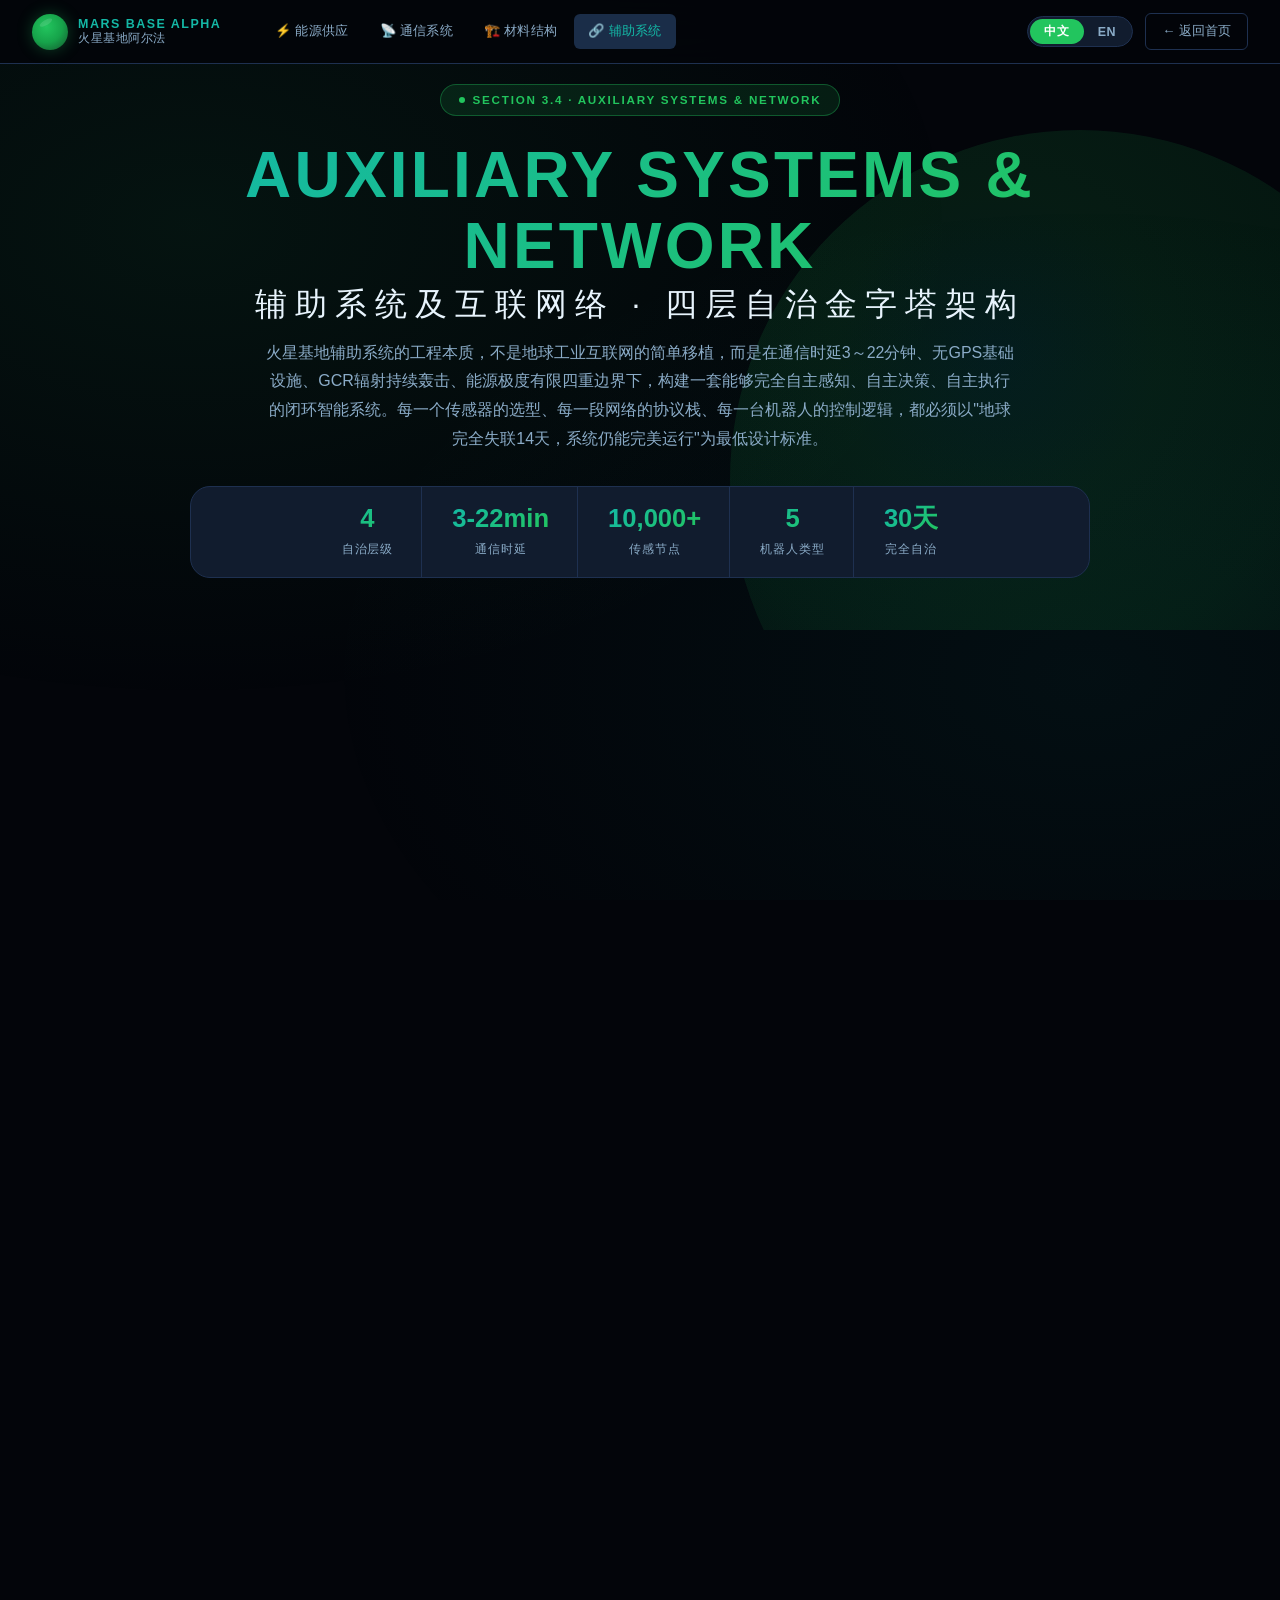
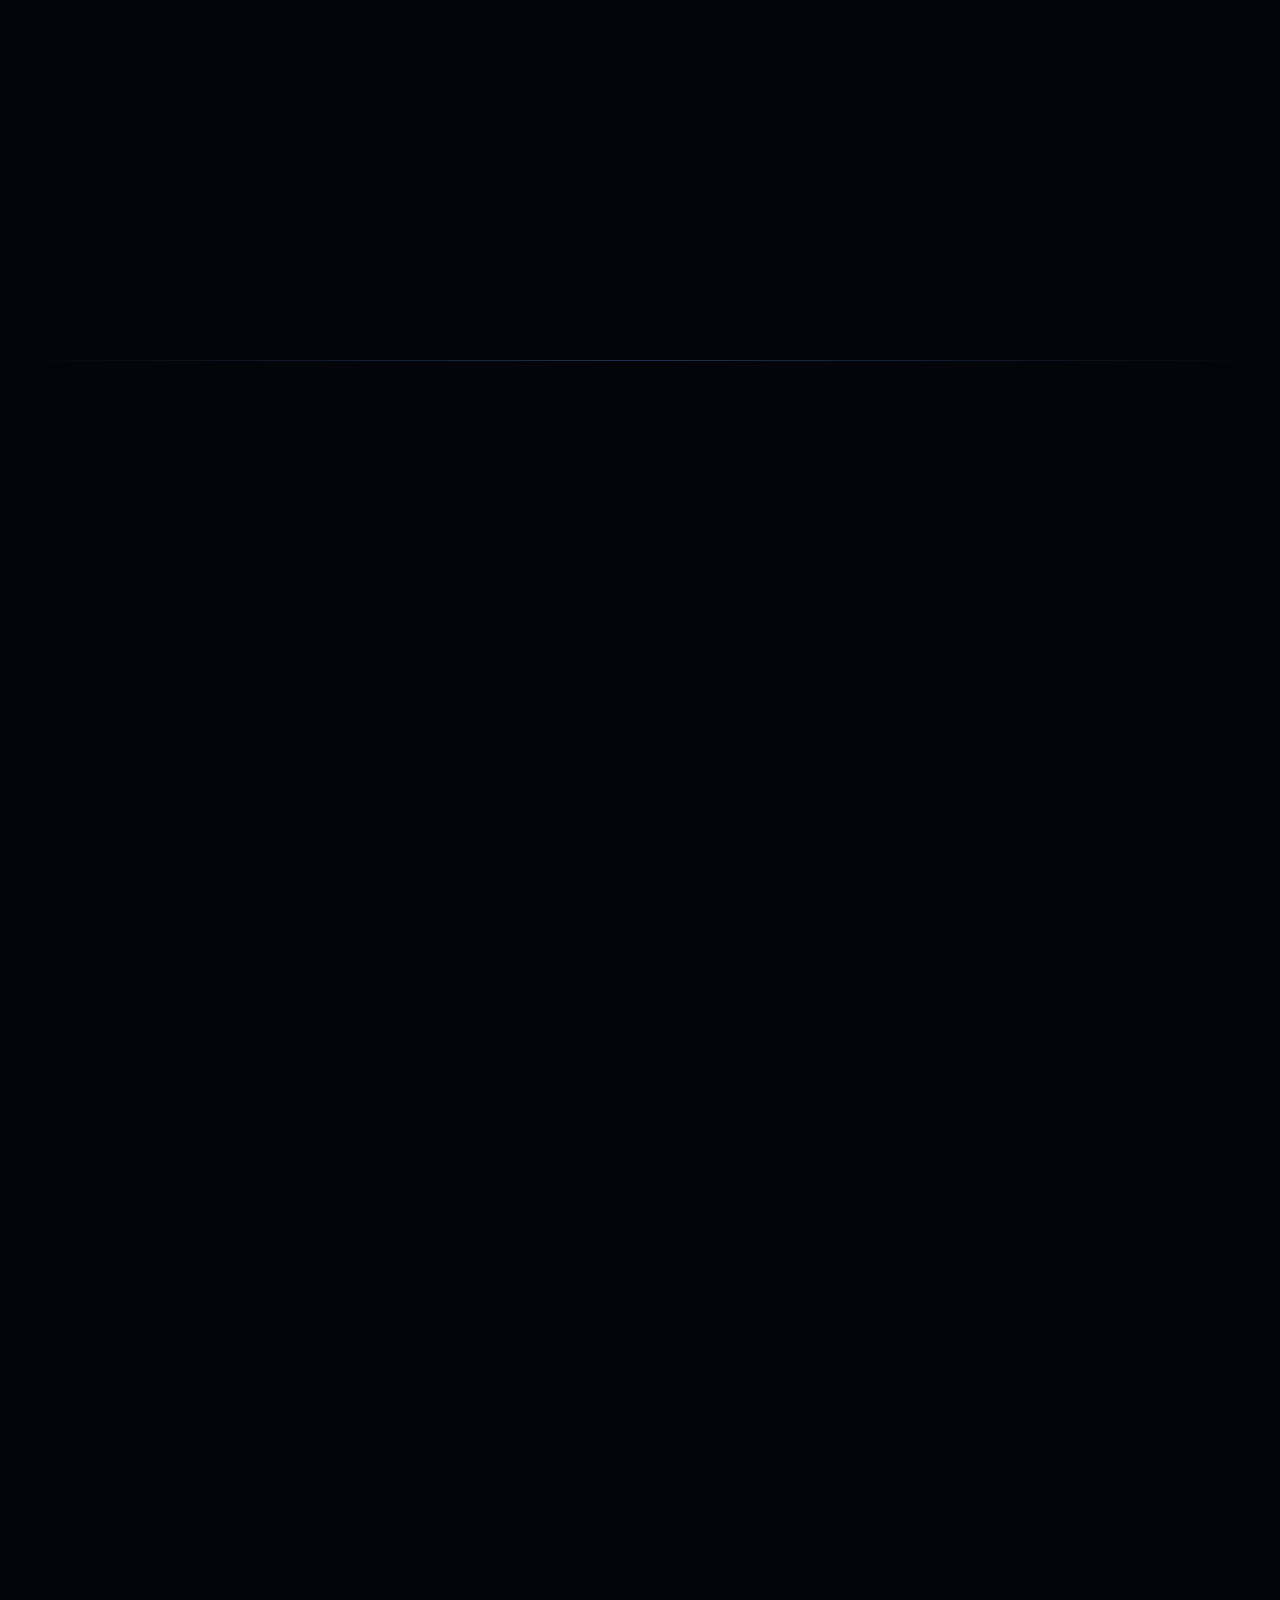
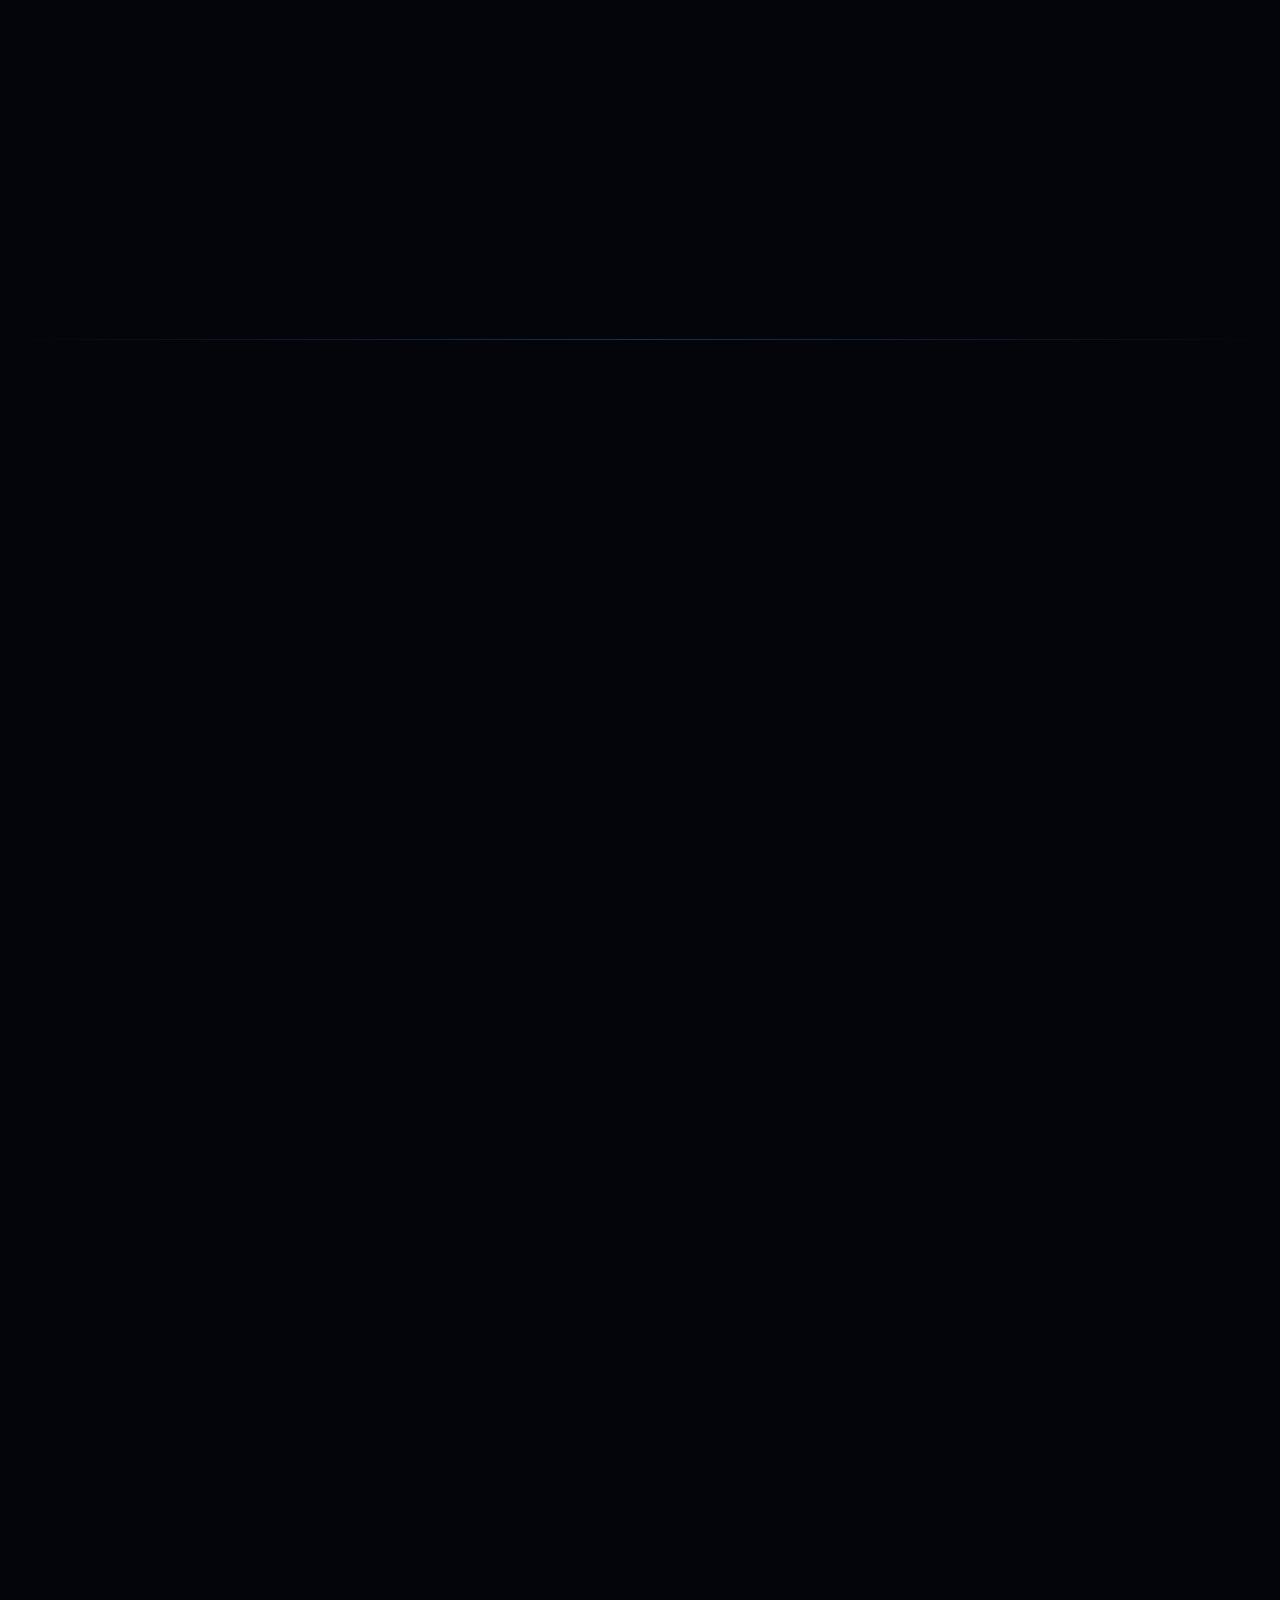
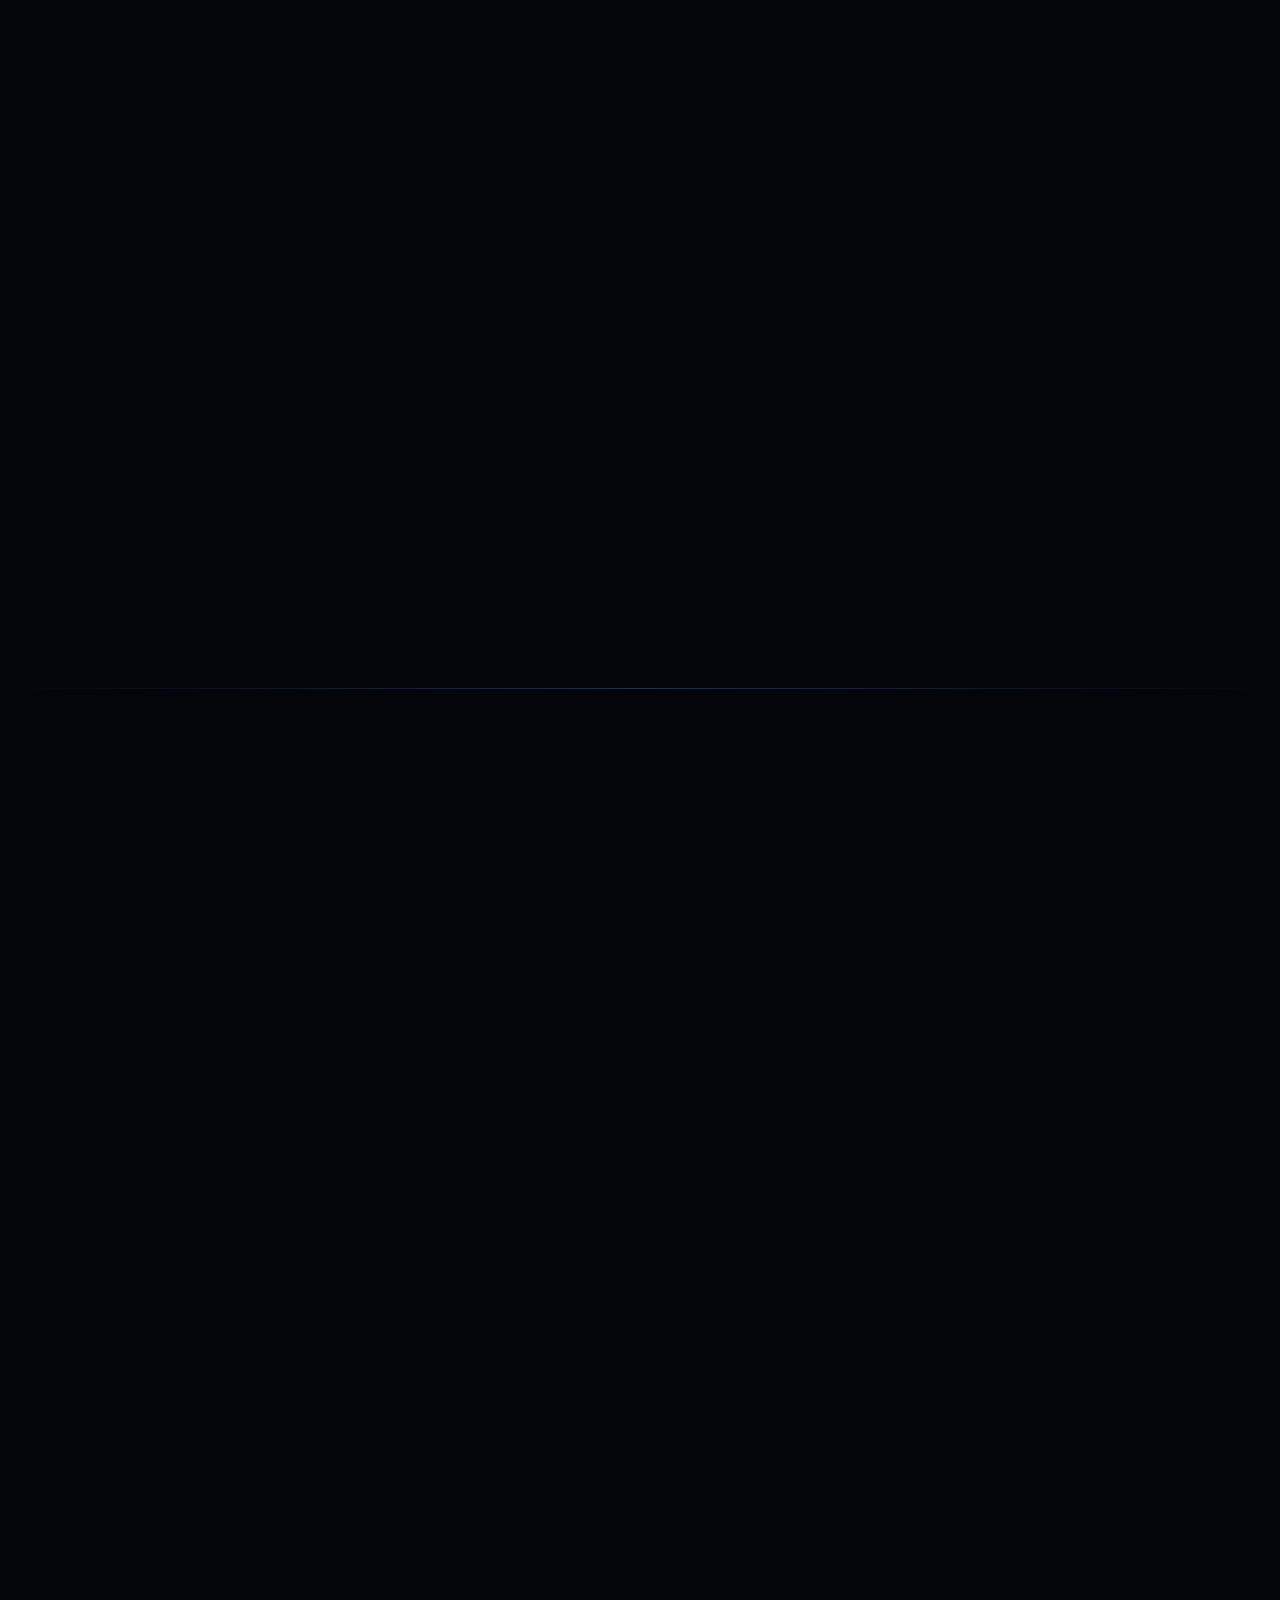
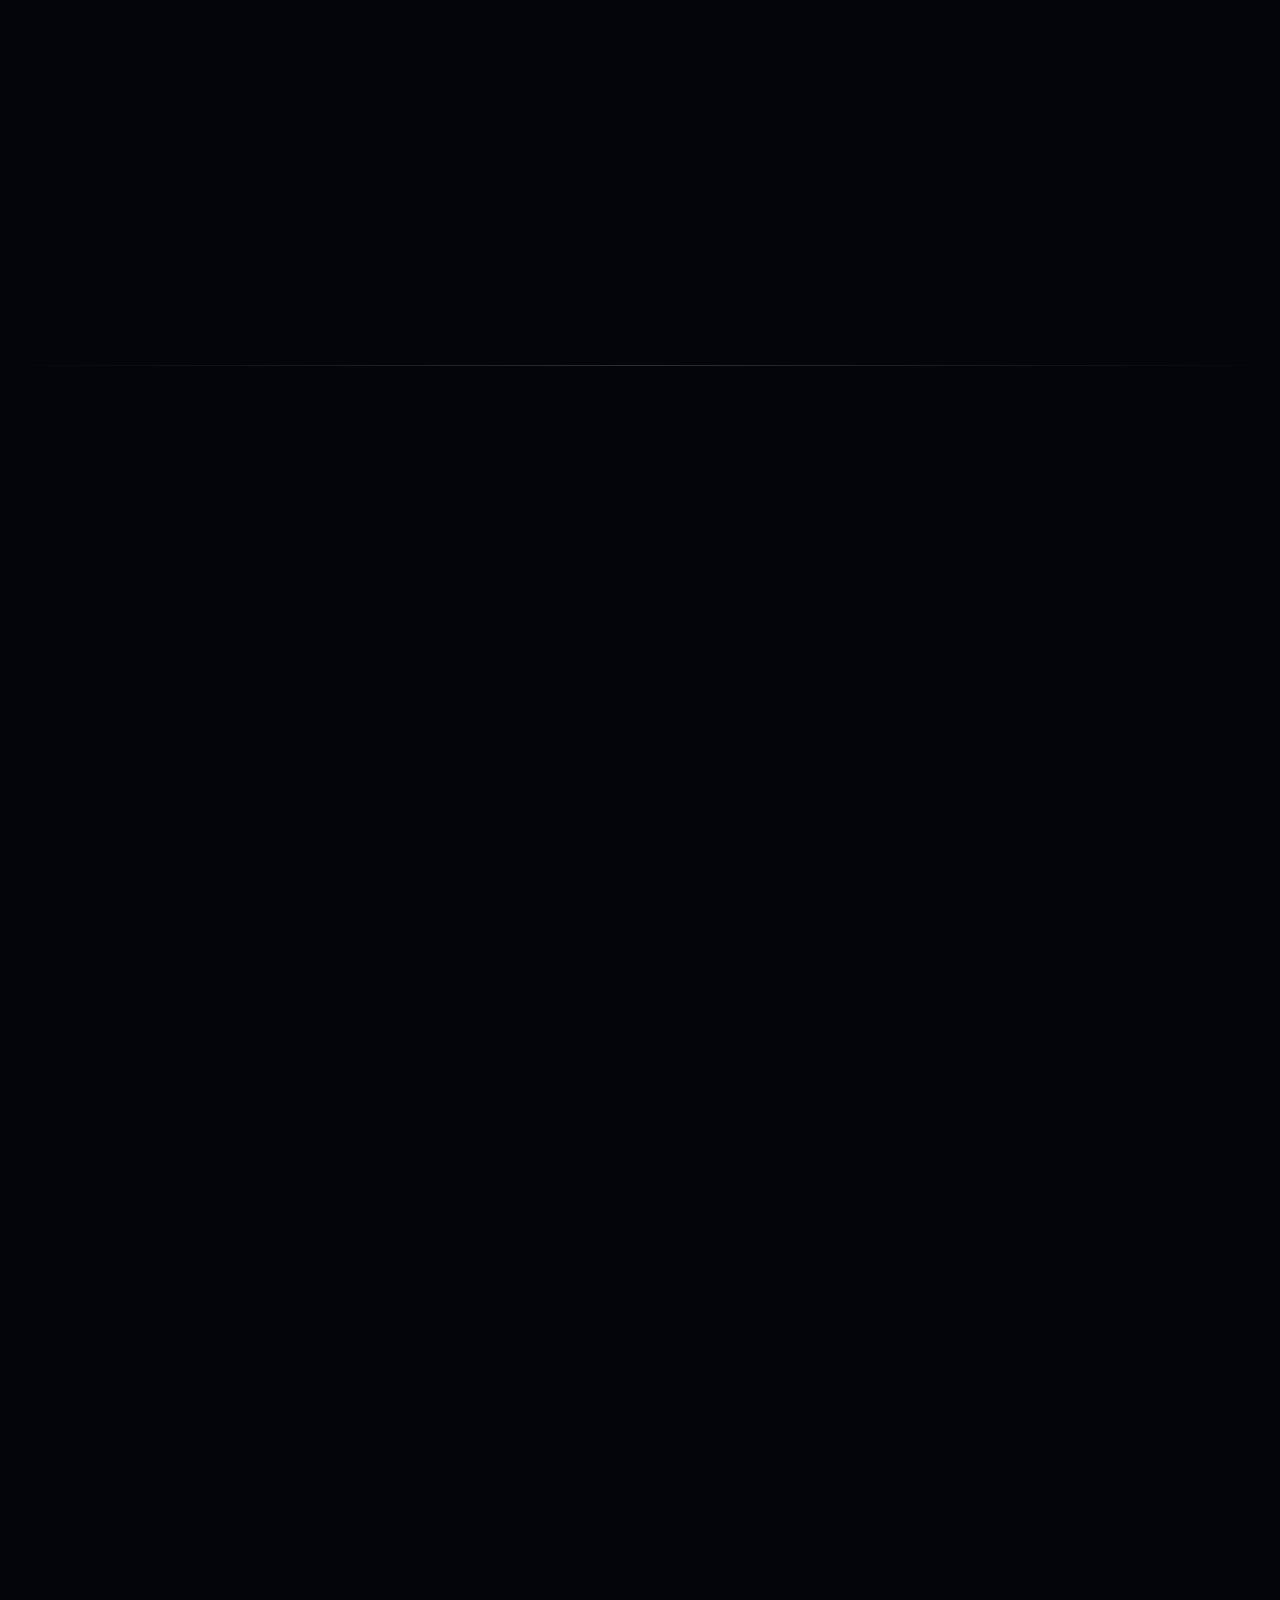
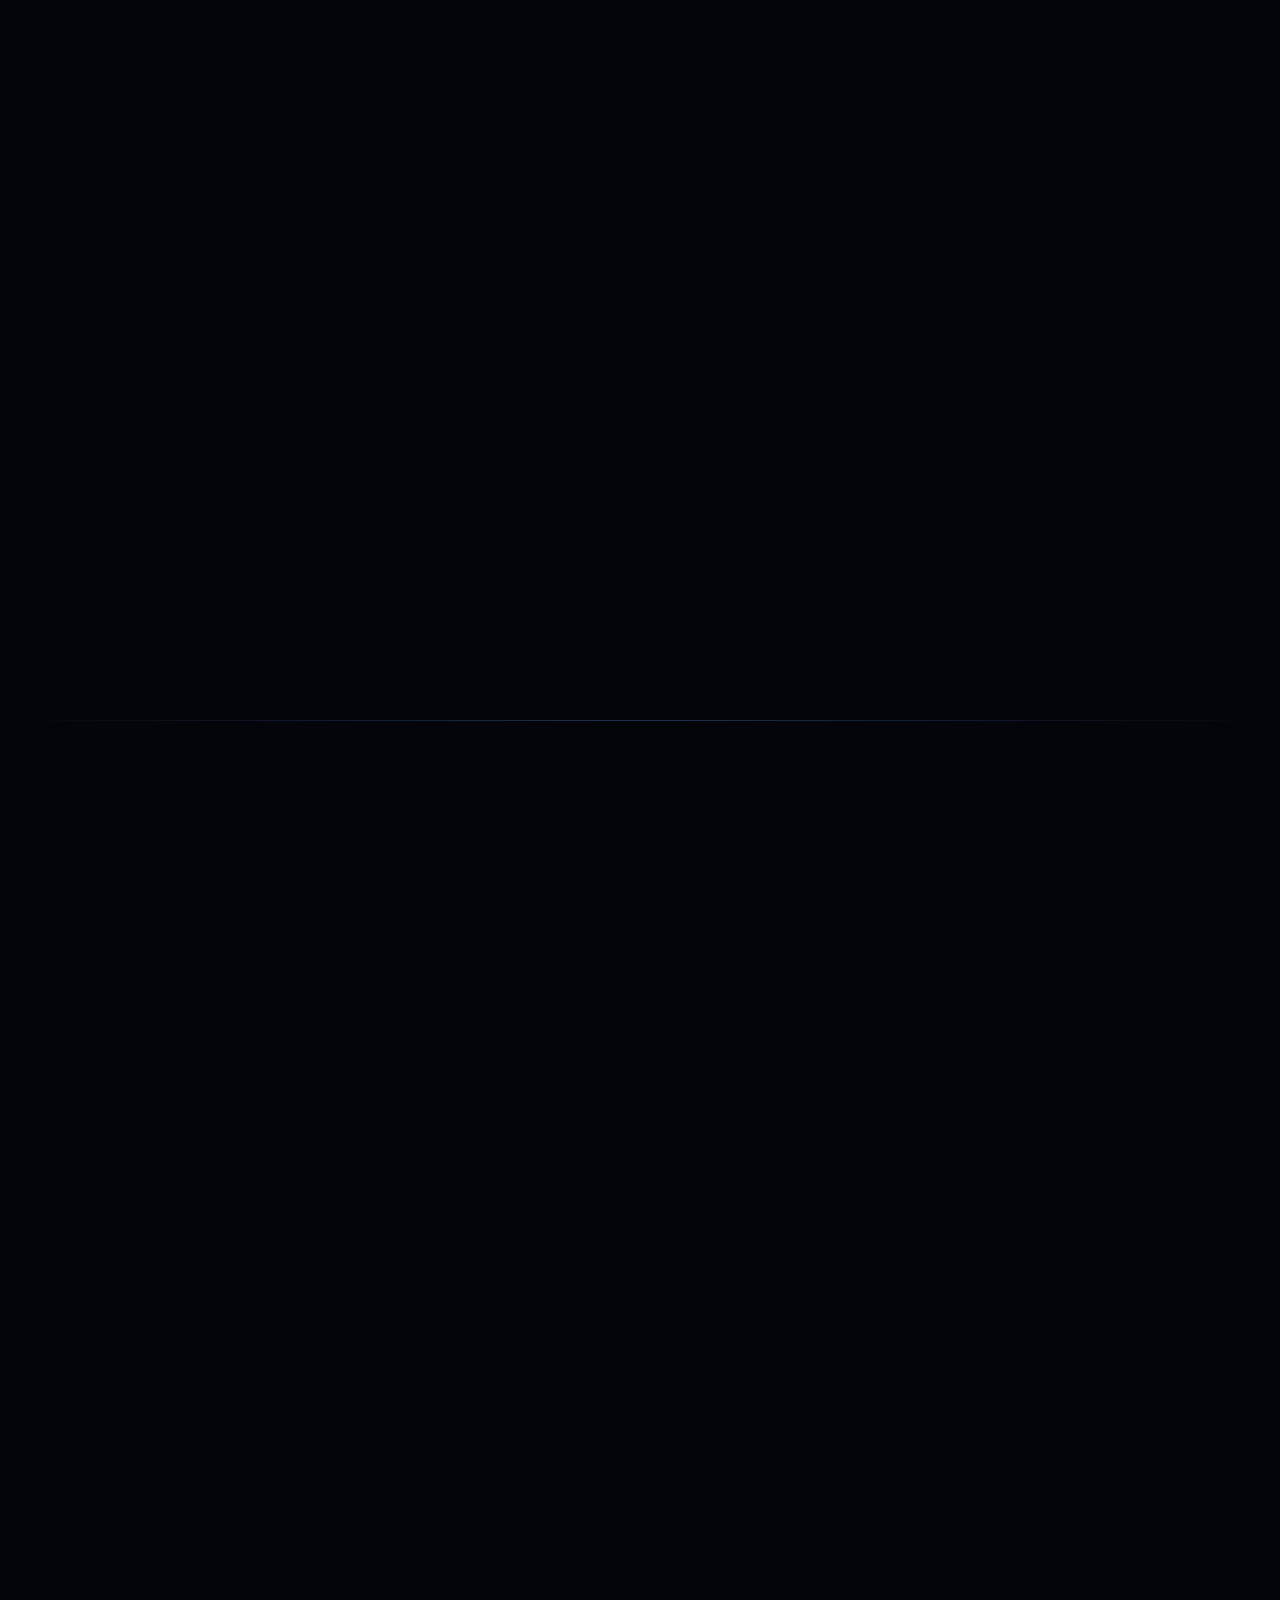
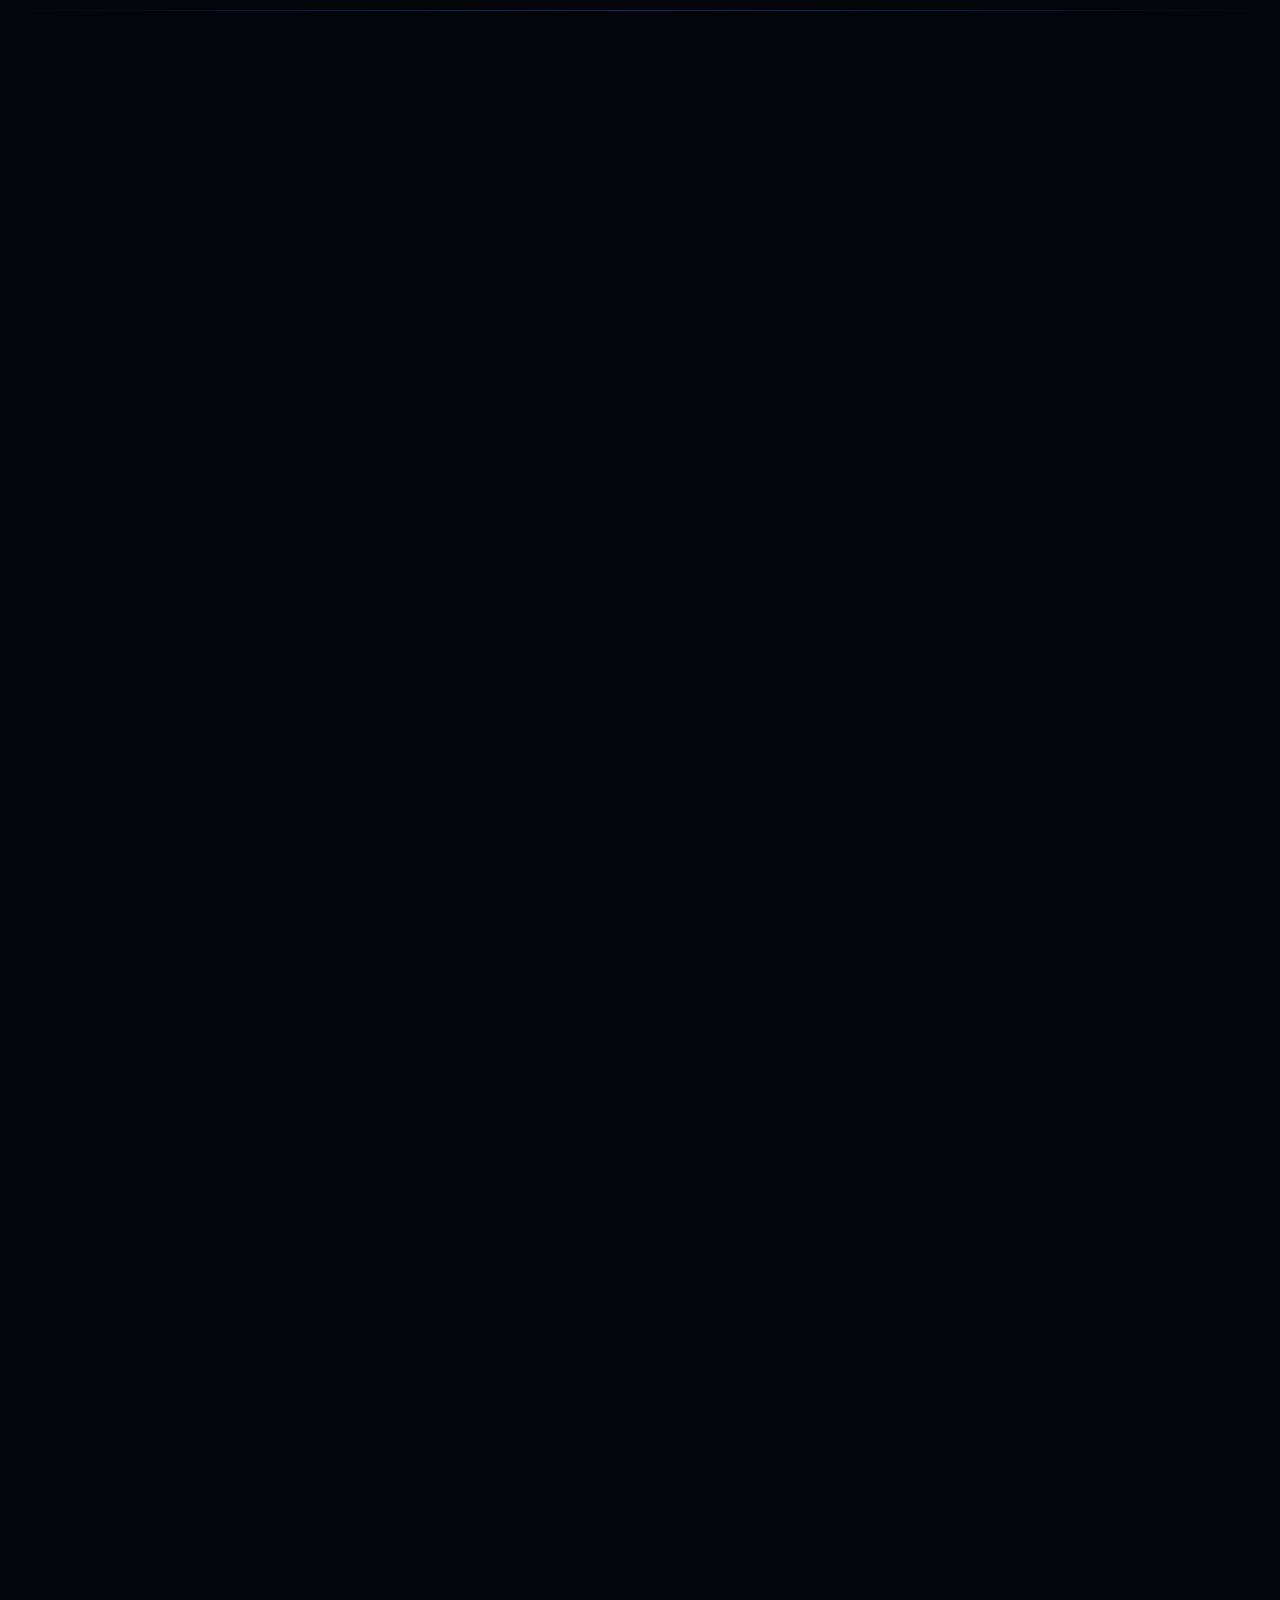
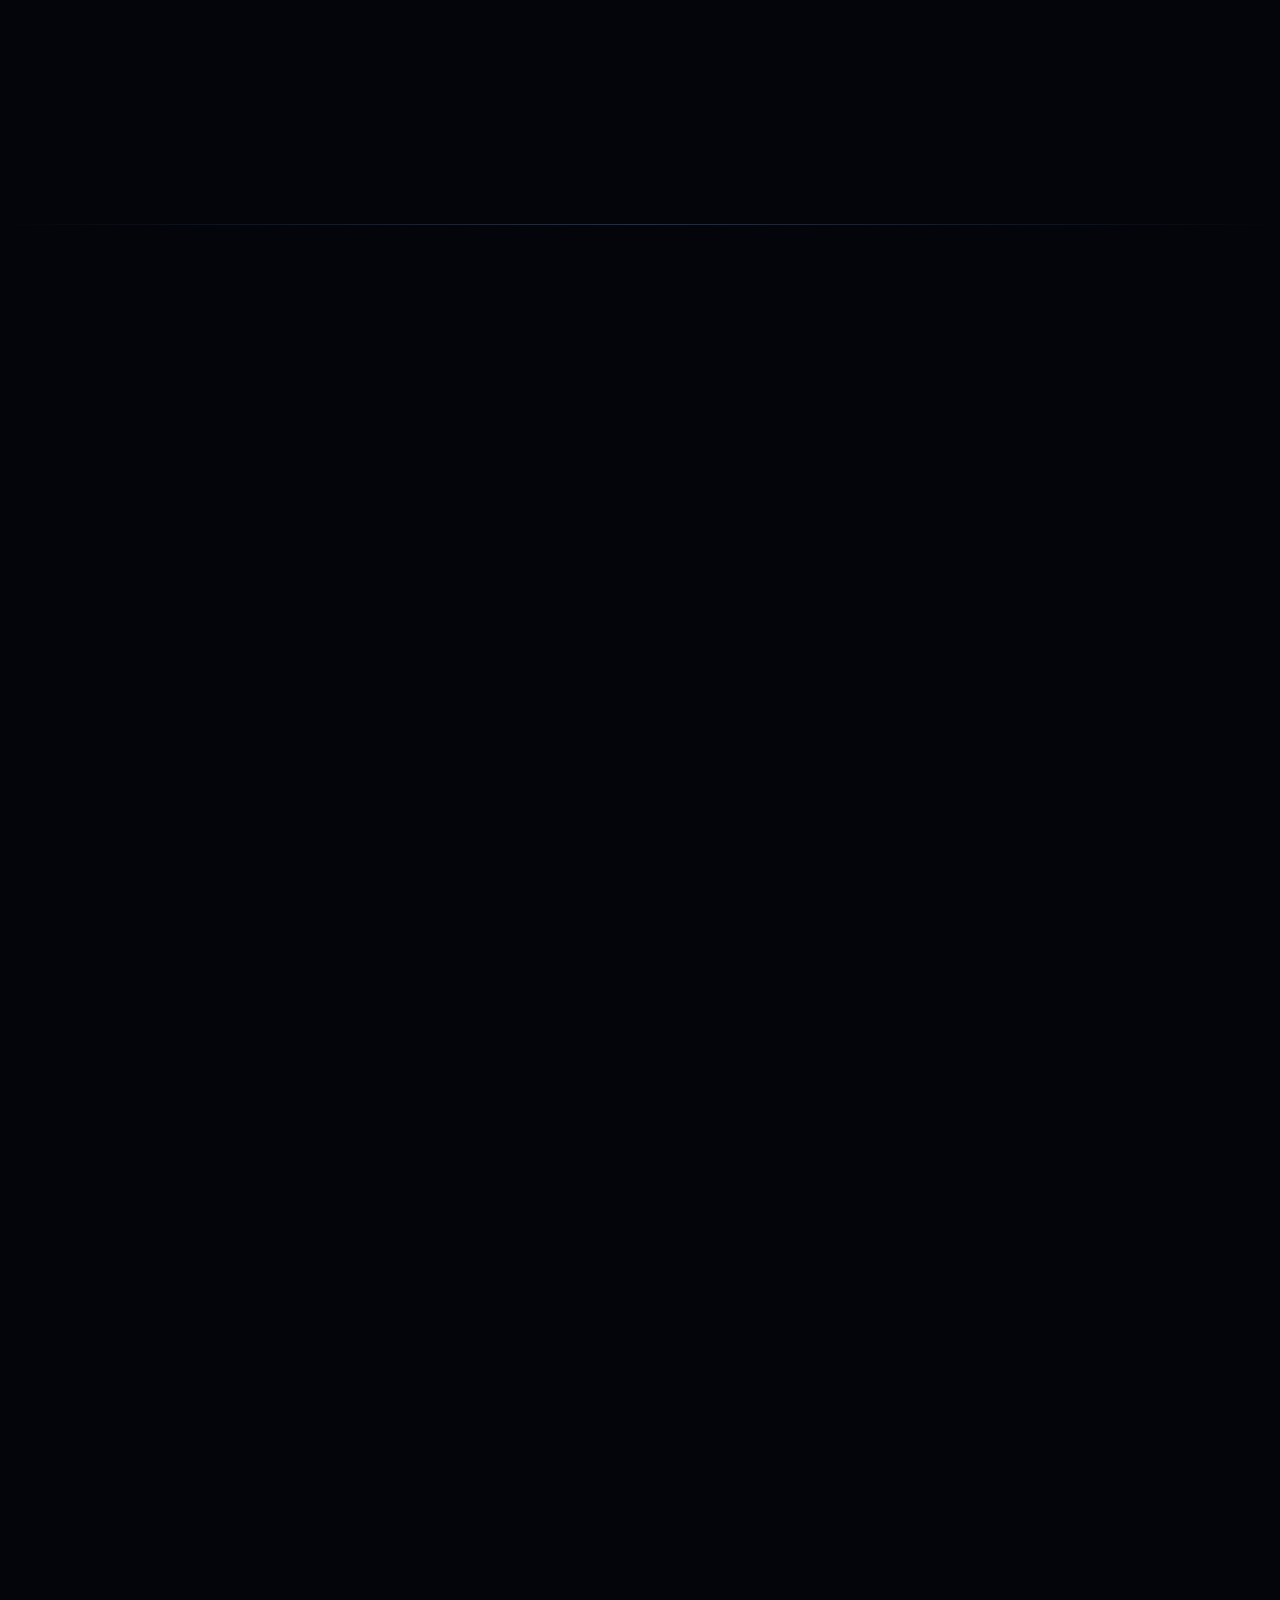
==== auxiliary.html @ fc139498 "feat: add auxiliary systems & network subpage (106KB, 14 sections) - Four-layer autonomous pyramid a" ====
﻿<!DOCTYPE html>
<html lang="zh-CN">
<head>
  <meta charset="UTF-8" />
  <meta name="viewport" content="width=device-width, initial-scale=1.0" />
  <title>辅助系统及互联网络 · Auxiliary Systems & Network | 火星基地阿尔法</title>
  <meta name="description" content="四层自治金字塔架构：执行层→协调层→规划层→决策层，实现3-22分钟通信时延下的完全自主运行。" />
  <meta name="theme-color" content="#22c55e" />
  <style>
    :root {
      --mars-red:#c1440e;--mars-orange:#e8621a;--mars-amber:#f4a234;--mars-dust:#d4956a;
      --space-black:#03050a;--space-deep:#070d1a;--space-mid:#0d1b2e;--space-panel:#111c2e;
      --space-card:#162235;--space-border:#1e3050;--space-hover:#1a2d48;
      --text-primary:#e8f4fd;--text-secondary:#8bacc8;--text-muted:#4a6580;--text-accent:#f4a234;
      --glow-red:rgba(193,68,14,0.35);--glow-amber:rgba(244,162,52,0.25);--glow-blue:rgba(56,139,230,0.20);
      --aux-green:#22c55e;--aux-teal:#14b8a6;--aux-emerald:#059669;
      --green-ok:#22c55e;--yellow-warn:#eab308;--purple:#a855f7;
      --font-en:'Segoe UI','Helvetica Neue',Arial,sans-serif;
      --font-zh:'PingFang SC','Hiragino Sans GB','Microsoft YaHei',sans-serif;
      --radius-sm:6px;--radius-md:12px;--radius-lg:20px;--radius-xl:32px;
      --shadow-card:0 4px 32px rgba(0,0,0,0.5);
      --transition:all 0.3s cubic-bezier(0.4,0,0.2,1);
    }
    *,*::before,*::after{box-sizing:border-box;margin:0;padding:0;}
    html{scroll-behavior:smooth;font-size:16px;}
    body{background:var(--space-black);color:var(--text-primary);font-family:var(--font-zh);line-height:1.7;overflow-x:hidden;}
    body::before{content:'';position:fixed;inset:0;background:radial-gradient(ellipse at 15% 25%,rgba(34,197,94,0.08) 0%,transparent 50%),radial-gradient(ellipse at 85% 75%,rgba(20,184,166,0.06) 0%,transparent 50%);pointer-events:none;z-index:0;}
    ::-webkit-scrollbar{width:6px;}::-webkit-scrollbar-track{background:var(--space-deep);}::-webkit-scrollbar-thumb{background:var(--aux-green);border-radius:3px;}

    /* NAV */
    #navbar{position:fixed;top:0;left:0;right:0;z-index:1000;background:rgba(3,5,10,0.88);backdrop-filter:blur(20px);border-bottom:1px solid var(--space-border);height:64px;display:flex;align-items:center;padding:0 2rem;gap:1rem;}
    .nav-logo{display:flex;align-items:center;gap:10px;text-decoration:none;flex-shrink:0;}
    .nav-logo-icon{width:36px;height:36px;border-radius:50%;background:radial-gradient(circle at 40% 35%,#22c55e,#16a34a 50%,#14532d);box-shadow:0 0 16px rgba(34,197,94,0.3);position:relative;overflow:hidden;flex-shrink:0;}
    .nav-logo-icon::after{content:'';position:absolute;top:18%;left:20%;width:40%;height:15%;background:rgba(255,255,255,0.12);border-radius:50%;transform:rotate(-30deg);}
    .nav-logo-text{display:flex;flex-direction:column;line-height:1.2;}
    .nav-logo-en{font-size:0.78rem;font-family:var(--font-en);font-weight:700;letter-spacing:0.12em;color:var(--aux-teal);text-transform:uppercase;}
    .nav-logo-zh{font-size:0.72rem;color:var(--text-secondary);letter-spacing:0.05em;}
    .nav-links{display:flex;align-items:center;gap:0.2rem;margin-left:1.5rem;flex:1;}
    .nav-link{display:flex;align-items:center;gap:6px;padding:6px 14px;border-radius:var(--radius-sm);text-decoration:none;font-size:0.82rem;color:var(--text-secondary);transition:var(--transition);white-space:nowrap;letter-spacing:0.02em;}
    .nav-link:hover,.nav-link.active{color:var(--text-primary);background:var(--space-hover);}
    .nav-link.active{color:var(--aux-teal);}
    .nav-right{display:flex;align-items:center;gap:0.75rem;margin-left:auto;flex-shrink:0;}
    .lang-toggle{display:flex;background:var(--space-panel);border:1px solid var(--space-border);border-radius:20px;overflow:hidden;padding:2px;}
    .lang-btn{padding:4px 14px;border:none;background:transparent;color:var(--text-secondary);font-size:0.78rem;font-weight:600;cursor:pointer;border-radius:16px;transition:var(--transition);letter-spacing:0.05em;}
    .lang-btn.active{background:var(--aux-green);color:white;}
    .btn-back{display:flex;align-items:center;gap:6px;padding:6px 16px;background:transparent;border:1px solid var(--space-border);border-radius:var(--radius-sm);color:var(--text-secondary);font-size:0.82rem;cursor:pointer;text-decoration:none;transition:var(--transition);}
    .btn-back:hover{border-color:var(--aux-green);color:var(--aux-teal);background:var(--space-hover);}

    /* HERO */
    #hero{position:relative;min-height:70vh;display:flex;flex-direction:column;align-items:center;justify-content:center;text-align:center;padding:80px 2rem 3rem;z-index:1;overflow:hidden;}
    .hero-bg{position:absolute;inset:0;z-index:0;overflow:hidden;}
    .hero-planet{position:absolute;bottom:-200px;right:-150px;width:700px;height:700px;border-radius:50%;background:radial-gradient(circle at 38% 32%,#14b8a6 0%,#22c55e 25%,#16a34a 50%,#14532d 72%,#052e16 90%,#03050a 100%);opacity:0.12;animation:marsRotate 180s linear infinite;pointer-events:none;}
    @keyframes marsRotate{from{transform:rotate(0deg);}to{transform:rotate(360deg);}}
    .hero-content{position:relative;z-index:1;max-width:900px;}
    .hero-badge{display:inline-flex;align-items:center;gap:8px;padding:5px 18px;background:rgba(34,197,94,0.12);border:1px solid rgba(34,197,94,0.35);border-radius:30px;font-size:0.73rem;letter-spacing:0.15em;color:#22c55e;text-transform:uppercase;font-family:var(--font-en);font-weight:700;margin-bottom:1.5rem;}
    .hero-badge-dot{width:6px;height:6px;border-radius:50%;background:#22c55e;animation:pulse-green 1.5s infinite;}
    @keyframes pulse-green{0%,100%{box-shadow:0 0 0 0 rgba(34,197,94,0.6);}50%{box-shadow:0 0 0 6px rgba(34,197,94,0);}}
    .hero-title{font-size:clamp(2rem,5vw,4rem);font-weight:800;line-height:1.1;letter-spacing:-0.02em;margin-bottom:1rem;}
    .hero-title-en{display:block;background:linear-gradient(135deg,#14b8a6 0%,#22c55e 100%);-webkit-background-clip:text;-webkit-text-fill-color:transparent;background-clip:text;font-family:var(--font-en);text-transform:uppercase;letter-spacing:0.05em;margin-bottom:0.4rem;}
    .hero-title-zh{display:block;color:var(--text-primary);font-size:0.5em;font-weight:300;letter-spacing:0.25em;}
    .hero-subtitle{max-width:750px;margin:0 auto 2rem;font-size:1rem;color:var(--text-secondary);line-height:1.8;}
    .hero-stats{display:flex;gap:2px;background:var(--space-panel);border:1px solid var(--space-border);border-radius:var(--radius-lg);overflow:hidden;flex-wrap:wrap;justify-content:center;}
    .stat-item{padding:16px 28px;text-align:center;border-right:1px solid var(--space-border);transition:var(--transition);}
    .stat-item:last-child{border-right:none;}
    .stat-item:hover{background:var(--space-hover);}
    .stat-value{display:block;font-size:1.6rem;font-weight:800;font-family:var(--font-en);background:linear-gradient(135deg,#14b8a6,#22c55e);-webkit-background-clip:text;-webkit-text-fill-color:transparent;background-clip:text;line-height:1.2;}
    .stat-label{font-size:0.72rem;color:var(--text-secondary);letter-spacing:0.08em;margin-top:4px;}

    /* CONTAINER & SECTION */
    .container{max-width:1280px;margin:0 auto;padding:0 2rem;}
    .section-divider{border:none;height:1px;background:linear-gradient(90deg,transparent,var(--space-border),transparent);margin:4rem 0;}
    .section-header{text-align:center;margin-bottom:3rem;}
    .section-tag{display:inline-block;padding:4px 16px;background:rgba(34,197,94,0.12);border:1px solid rgba(34,197,94,0.3);border-radius:20px;font-size:0.7rem;font-family:var(--font-en);font-weight:700;letter-spacing:0.2em;color:var(--aux-green);text-transform:uppercase;margin-bottom:1rem;}
    .section-header h2{font-size:clamp(1.6rem,3vw,2.4rem);font-weight:800;line-height:1.2;}
    .section-header h2 .en{display:block;font-family:var(--font-en);letter-spacing:-0.01em;}
    .section-header h2 .zh{display:block;font-size:0.55em;font-weight:300;color:var(--text-secondary);letter-spacing:0.2em;margin-top:0.3rem;}
    .section-header p{color:var(--text-secondary);font-size:0.92rem;max-width:600px;margin:1rem auto 0;line-height:1.7;}

    /* DATA TABLE */
    .data-table-wrap{overflow-x:auto;margin:1.5rem 0;border:1px solid var(--space-border);border-radius:var(--radius-md);}
    .data-table{width:100%;border-collapse:collapse;font-size:0.78rem;}
    .data-table th{background:var(--space-panel);color:var(--text-secondary);font-family:var(--font-en);font-weight:700;font-size:0.68rem;letter-spacing:0.08em;padding:10px 14px;text-align:left;border-bottom:1px solid var(--space-border);text-transform:uppercase;white-space:nowrap;}
    .data-table td{padding:8px 14px;border-bottom:1px solid rgba(30,48,80,0.5);color:var(--text-secondary);vertical-align:middle;line-height:1.5;}
    .data-table tr:last-child td{border-bottom:none;}
    .data-table tr:hover td{background:var(--space-hover);}
    .data-table .td-val{color:var(--aux-teal);font-family:var(--font-en);font-weight:600;white-space:nowrap;}
    .data-table .td-highlight{color:var(--text-primary);font-weight:600;}
    .data-table .td-check{color:#22c55e;font-weight:700;}
    .data-table .td-warn{color:#eab308;font-weight:600;}

    /* CARDS & GRIDS */
    .card-grid{display:grid;gap:1.5rem;margin-bottom:2rem;}
    .card-grid-2{grid-template-columns:1fr 1fr;}
    .card-grid-3{grid-template-columns:repeat(3,1fr);}
    .card-grid-4{grid-template-columns:repeat(4,1fr);}
    .card{background:var(--space-card);border:1px solid var(--space-border);border-radius:var(--radius-lg);padding:1.5rem;transition:var(--transition);position:relative;overflow:hidden;}
    .card:hover{border-color:var(--aux-green);transform:translateY(-4px);box-shadow:0 8px 32px rgba(34,197,94,0.15);}
    .card::before{content:'';position:absolute;top:0;left:0;right:0;height:4px;width:100%;}
    .card-green::before{background:linear-gradient(90deg,#22c55e,#14b8a6);}
    .card-teal::before{background:linear-gradient(90deg,#14b8a6,#06b6d4);}
    .card-emerald::before{background:linear-gradient(90deg,#059669,#22c55e);}
    .card-amber::before{background:linear-gradient(90deg,#f4a234,#e8621a);}
    .card-red::before{background:linear-gradient(90deg,#ef4444,#dc2626);}
    .card-purple::before{background:linear-gradient(90deg,#a855f7,#7c3aed);}
    .card-header{display:flex;align-items:flex-start;gap:12px;margin-bottom:1rem;}
    .card-icon{width:48px;height:48px;border-radius:var(--radius-md);display:flex;align-items:center;justify-content:center;font-size:1.4rem;flex-shrink:0;}
    .card-icon-green{background:rgba(34,197,94,0.12);border:1px solid rgba(34,197,94,0.25);}
    .card-icon-teal{background:rgba(20,184,166,0.12);border:1px solid rgba(20,184,166,0.25);}
    .card-icon-emerald{background:rgba(5,150,105,0.12);border:1px solid rgba(5,150,105,0.25);}
    .card-icon-amber{background:rgba(244,162,52,0.12);border:1px solid rgba(244,162,52,0.25);}
    .card-icon-red{background:rgba(239,68,68,0.12);border:1px solid rgba(239,68,68,0.25);}
    .card-icon-purple{background:rgba(168,85,247,0.12);border:1px solid rgba(168,85,247,0.25);}
    .card-label{display:inline-block;font-size:0.62rem;font-family:var(--font-en);font-weight:700;letter-spacing:0.2em;padding:2px 8px;border-radius:10px;margin-bottom:0.4rem;text-transform:uppercase;}
    .label-green{background:rgba(34,197,94,0.12);color:#22c55e;border:1px solid rgba(34,197,94,0.25);}
    .label-teal{background:rgba(20,184,166,0.12);color:#14b8a6;border:1px solid rgba(20,184,166,0.25);}
    .label-emerald{background:rgba(5,150,105,0.12);color:#059669;border:1px solid rgba(5,150,105,0.25);}
    .label-amber{background:rgba(244,162,52,0.12);color:#f4a234;border:1px solid rgba(244,162,52,0.25);}
    .label-red{background:rgba(239,68,68,0.12);color:#ef4444;border:1px solid rgba(239,68,68,0.25);}
    .card h3{font-size:1.05rem;font-family:var(--font-en);font-weight:800;line-height:1.2;color:var(--text-primary);}
    .card .zh-sub{font-size:0.78rem;color:var(--text-secondary);margin-top:2px;}
    .card-body{font-size:0.82rem;color:var(--text-secondary);line-height:1.7;margin-bottom:0.8rem;}
    .card-metrics{display:grid;grid-template-columns:repeat(2,1fr);gap:0.5rem;}
    .metric{background:var(--space-panel);border-radius:var(--radius-sm);padding:0.6rem;text-align:center;}
    .metric-val{font-size:1.1rem;font-weight:800;font-family:var(--font-en);color:var(--aux-teal);}
    .metric-label{font-size:0.65rem;color:var(--text-muted);margin-top:2px;}

    /* FORMULA */
    .formula-box{background:var(--space-panel);border:1px solid var(--space-border);border-radius:var(--radius-sm);padding:1rem 1.2rem;margin:1rem 0;font-size:0.85rem;font-family:var(--font-en);color:var(--aux-teal);overflow-x:auto;line-height:1.8;}

    /* DIAGRAM WRAP */
    .diagram-wrap{background:var(--space-card);border:1px solid var(--space-border);border-radius:var(--radius-lg);padding:2rem;margin-bottom:2rem;overflow-x:auto;}
    .diagram-svg{width:100%;display:block;}

    /* TIMELINE */
    .timeline{position:relative;padding-left:2.5rem;}
    .timeline::before{content:'';position:absolute;left:12px;top:0;bottom:0;width:2px;background:linear-gradient(180deg,var(--aux-green),var(--aux-teal),var(--space-border));}
    .timeline-item{position:relative;margin-bottom:2rem;}
    .timeline-dot{position:absolute;left:-2.5rem;top:4px;width:24px;height:24px;border-radius:50%;display:flex;align-items:center;justify-content:center;font-size:0.7rem;z-index:1;}
    .dot-green{background:var(--aux-green);color:white;box-shadow:0 0 12px rgba(34,197,94,0.4);}
    .dot-amber{background:var(--mars-amber);color:white;box-shadow:0 0 12px rgba(244,162,52,0.4);}
    .dot-red{background:#ef4444;color:white;box-shadow:0 0 12px rgba(239,68,68,0.4);}
    .timeline-time{font-size:0.78rem;font-family:var(--font-en);font-weight:700;color:var(--aux-green);margin-bottom:0.3rem;}
    .timeline-content{background:var(--space-card);border:1px solid var(--space-border);border-radius:var(--radius-md);padding:1rem 1.2rem;}
    .timeline-content h4{font-size:0.9rem;color:var(--text-primary);margin-bottom:0.5rem;}
    .timeline-content p{font-size:0.8rem;color:var(--text-secondary);line-height:1.6;}

    /* CODE / ALGO */
    .code-block{background:var(--space-deep);border:1px solid var(--space-border);border-radius:var(--radius-md);padding:1rem 1.2rem;font-family:'Cascadia Code','Fira Code',monospace;font-size:0.75rem;line-height:1.6;color:var(--text-secondary);overflow-x:auto;white-space:pre-wrap;word-break:break-word;}
    .code-keyword{color:#c084fc;} .code-func{color:#22c55e;} .code-str{color:#f4a234;} .code-comment{color:#4a6580;font-style:italic;}

    /* DIALOGUE */
    .dialogue-box{background:var(--space-card);border:1px solid var(--space-border);border-radius:var(--radius-lg);padding:1.5rem;margin:1rem 0;}
    .dialogue-line{display:flex;gap:12px;margin-bottom:1rem;align-items:flex-start;}
    .dialogue-line:last-child{margin-bottom:0;}
    .dialogue-avatar{width:36px;height:36px;border-radius:50%;display:flex;align-items:center;justify-content:center;font-size:1rem;flex-shrink:0;}
    .avatar-human{background:rgba(244,162,52,0.15);border:1px solid rgba(244,162,52,0.3);}
    .avatar-ai{background:rgba(34,197,94,0.15);border:1px solid rgba(34,197,94,0.3);}
    .dialogue-text{flex:1;font-size:0.82rem;color:var(--text-secondary);line-height:1.6;padding:8px 12px;background:var(--space-panel);border-radius:var(--radius-sm);}
    .dialogue-text .speaker{font-weight:700;color:var(--text-primary);display:block;margin-bottom:4px;font-size:0.75rem;}

    /* FADE ANIMATION */
    .fade-section{opacity:0;transform:translateY(30px);transition:opacity 0.8s ease,transform 0.8s ease;}
    .fade-section.visible{opacity:1;transform:translateY(0);}

    /* FOOTER */
    #footer{padding:3rem 0;border-top:1px solid var(--space-border);text-align:center;}
    .footer-text{font-size:0.78rem;color:var(--text-muted);line-height:1.6;}

    /* RESPONSIVE */
    @media(max-width:1024px){.card-grid-2,.card-grid-3,.card-grid-4{grid-template-columns:1fr;}.intro-grid{grid-template-columns:1fr;}}
    @media(max-width:768px){.hero-stats{flex-direction:column;}.stat-item{border-right:none;border-bottom:1px solid var(--space-border);}.stat-item:last-child{border-bottom:none;}#navbar{padding:0 1rem;}.nav-links{display:none;}.container{padding:0 1rem;}}
  </style>
</head>
<body>

<!-- NAVBAR -->
<nav id="navbar">
  <a href="index.html" class="nav-logo">
    <div class="nav-logo-icon"></div>
    <div class="nav-logo-text">
      <span class="nav-logo-en">Mars Base Alpha</span>
      <span class="nav-logo-zh">火星基地阿尔法</span>
    </div>
  </a>
  <div class="nav-links">
    <a href="energy.html" class="nav-link">⚡ 能源供应</a>
    <a href="communication.html" class="nav-link">📡 通信系统</a>
    <a href="materials.html" class="nav-link">🏗️ 材料结构</a>
    <a href="auxiliary.html" class="nav-link active">🔗 辅助系统</a>
  </div>
  <div class="nav-right">
    <div class="lang-toggle">
      <button class="lang-btn active" data-lang="zh">中文</button>
      <button class="lang-btn" data-lang="en">EN</button>
    </div>
    <a href="index.html" class="btn-back">← 返回首页</a>
  </div>
</nav>

<!-- HERO -->
<section id="hero">
  <div class="hero-bg"><div class="hero-planet"></div></div>
  <div class="hero-content">
    <div class="hero-badge"><span class="hero-badge-dot"></span> Section 3.4 · Auxiliary Systems &amp; Network</div>
    <h1 class="hero-title">
      <span class="hero-title-en" data-i18n-orig="Auxiliary Systems &amp; Network">Auxiliary Systems &amp; Network</span>
      <span class="hero-title-zh" data-i18n-orig="辅助系统及互联网络 · 四层自治金字塔架构">辅助系统及互联网络 · 四层自治金字塔架构</span>
    </h1>
    <p class="hero-subtitle" data-i18n-orig="火星基地辅助系统的工程本质，不是地球工业互联网的简单移植，而是在通信时延3～22分钟、无GPS基础设施、GCR辐射持续轰击、能源极度有限四重边界下，构建一套能够完全自主感知、自主决策、自主执行的闭环智能系统。每一个传感器的选型、每一段网络的协议栈、每一台机器人的控制逻辑，都必须以"地球完全失联14天，系统仍能完美运行"为最低设计标准。">火星基地辅助系统的工程本质，不是地球工业互联网的简单移植，而是在通信时延3～22分钟、无GPS基础设施、GCR辐射持续轰击、能源极度有限四重边界下，构建一套能够完全自主感知、自主决策、自主执行的闭环智能系统。每一个传感器的选型、每一段网络的协议栈、每一台机器人的控制逻辑，都必须以"地球完全失联14天，系统仍能完美运行"为最低设计标准。</p>
    <div class="hero-stats">
      <div class="stat-item"><span class="stat-value">4</span><span class="stat-label">自治层级</span></div>
      <div class="stat-item"><span class="stat-value">3-22min</span><span class="stat-label">通信时延</span></div>
      <div class="stat-item"><span class="stat-value">10,000+</span><span class="stat-label">传感节点</span></div>
      <div class="stat-item"><span class="stat-value">5</span><span class="stat-label">机器人类型</span></div>
      <div class="stat-item"><span class="stat-value">30天</span><span class="stat-label">完全自治</span></div>
    </div>
  </div>
</section>
<!-- SECTION 2: Architecture Overview -->
<section id="architecture" class="container fade-section">
  <div class="section-header">
    <span class="section-tag">Architecture</span>
    <h2><span class="en">Four-Layer Autonomous Pyramid</span><span class="zh">四层自治金字塔架构</span></h2>
    <p data-i18n-orig="设计公理：单层失效→下层必须维持生存；双层失效→L1必须保证生命支持">设计公理：单层失效→下层必须维持生存；双层失效→L1必须保证生命支持</p>
  </div>

  <div class="diagram-wrap">
    <svg class="diagram-svg" viewBox="0 0 900 520" xmlns="http://www.w3.org/2000/svg">
      <!-- Pyramid layers -->
      <defs>
        <linearGradient id="gL4" x1="0" y1="0" x2="1" y2="0"><stop offset="0%" stop-color="#a855f7"/><stop offset="100%" stop-color="#7c3aed"/></linearGradient>
        <linearGradient id="gL3" x1="0" y1="0" x2="1" y2="0"><stop offset="0%" stop-color="#14b8a6"/><stop offset="100%" stop-color="#0d9488"/></linearGradient>
        <linearGradient id="gL2" x1="0" y1="0" x2="1" y2="0"><stop offset="0%" stop-color="#22c55e"/><stop offset="100%" stop-color="#16a34a"/></linearGradient>
        <linearGradient id="gL1" x1="0" y1="0" x2="1" y2="0"><stop offset="0%" stop-color="#f4a234"/><stop offset="100%" stop-color="#e8621a"/></linearGradient>
      </defs>
      <!-- L4 - top -->
      <polygon points="350,30 550,30 620,130 280,130" fill="url(#gL4)" opacity="0.85" rx="8"/>
      <text x="450" y="70" text-anchor="middle" fill="white" font-size="14" font-weight="700" font-family="Segoe UI">L4 · Cross-Planetary</text>
      <text x="450" y="90" text-anchor="middle" fill="rgba(255,255,255,0.7)" font-size="11" font-family="Segoe UI">跨行星决策层 · 3-22min</text>
      <text x="450" y="115" text-anchor="middle" fill="rgba(255,255,255,0.6)" font-size="10" font-family="Segoe UI">DTN + Earth Expert System</text>
      <!-- L3 -->
      <polygon points="280,140 620,140 700,250 200,250" fill="url(#gL3)" opacity="0.85"/>
      <text x="450" y="178" text-anchor="middle" fill="white" font-size="14" font-weight="700" font-family="Segoe UI">L3 · Base Autonomous</text>
      <text x="450" y="198" text-anchor="middle" fill="rgba(255,255,255,0.7)" font-size="11" font-family="Segoe UI">基地自主规划层 · &lt;10s</text>
      <text x="450" y="230" text-anchor="middle" fill="rgba(255,255,255,0.6)" font-size="10" font-family="Segoe UI">Digital Twin + LLM + MPC + RL</text>
      <!-- L2 -->
      <polygon points="200,260 700,260 790,370 110,370" fill="url(#gL2)" opacity="0.85"/>
      <text x="450" y="298" text-anchor="middle" fill="white" font-size="14" font-weight="700" font-family="Segoe UI">L2 · Sub-system Coordination</text>
      <text x="450" y="318" text-anchor="middle" fill="rgba(255,255,255,0.7)" font-size="11" font-family="Segoe UI">子系统协调层 · &lt;1s</text>
      <text x="450" y="350" text-anchor="middle" fill="rgba(255,255,255,0.6)" font-size="10" font-family="Segoe UI">Sensor Fusion + Robot Coord + ISRU Scheduler</text>
      <!-- L1 -->
      <polygon points="110,380 790,380 880,490 20,490" fill="url(#gL1)" opacity="0.85"/>
      <text x="450" y="418" text-anchor="middle" fill="white" font-size="14" font-weight="700" font-family="Segoe UI">L1 · Hard Real-time</text>
      <text x="450" y="438" text-anchor="middle" fill="rgba(255,255,255,0.7)" font-size="11" font-family="Segoe UI">硬实时执行层 · &lt;10ms</text>
      <text x="450" y="470" text-anchor="middle" fill="rgba(255,255,255,0.6)" font-size="10" font-family="Segoe UI">PLC/FPGA + Actuator Drive + Safety Interlock</text>
      <!-- Arrows -->
      <line x1="640" y1="80" x2="720" y2="80" stroke="#a855f7" stroke-width="2" marker-end="url(#arrowPurple)"/>
      <line x1="720" y1="195" x2="640" y2="195" stroke="#14b8a6" stroke-width="2" marker-end="url(#arrowTeal)"/>
      <line x1="710" y1="315" x2="640" y2="315" stroke="#22c55e" stroke-width="2" marker-end="url(#arrowGreen)"/>
      <line x1="800" y1="435" x2="640" y2="435" stroke="#f4a234" stroke-width="2" marker-end="url(#arrowAmber)"/>
      <!-- Side labels -->
      <text x="740" y="84" fill="#a855f7" font-size="10" font-family="Segoe UI">Mission Planning</text>
      <text x="740" y="199" fill="#14b8a6" font-size="10" font-family="Segoe UI">Emergency Response</text>
      <text x="730" y="319" fill="#22c55e" font-size="10" font-family="Segoe UI">Multi-robot Task</text>
      <text x="820" y="439" fill="#f4a234" font-size="10" font-family="Segoe UI">Life Support</text>
      <!-- Defs for arrowheads -->
      <defs>
        <marker id="arrowPurple" markerWidth="8" markerHeight="6" refX="8" refY="3" orient="auto"><path d="M0,0 L8,3 L0,6" fill="#a855f7"/></marker>
        <marker id="arrowTeal" markerWidth="8" markerHeight="6" refX="8" refY="3" orient="auto"><path d="M0,0 L8,3 L0,6" fill="#14b8a6"/></marker>
        <marker id="arrowGreen" markerWidth="8" markerHeight="6" refX="8" refY="3" orient="auto"><path d="M0,0 L8,3 L0,6" fill="#22c55e"/></marker>
        <marker id="arrowAmber" markerWidth="8" markerHeight="6" refX="8" refY="3" orient="auto"><path d="M0,0 L8,3 L0,6" fill="#f4a234"/></marker>
      </defs>
    </svg>
  </div>

  <div class="card-grid card-grid-4">
    <div class="card card-purple">
      <div class="card-header"><div class="card-icon card-icon-purple">🛰️</div><div><span class="card-label label-green">L4</span><h3>Cross-Planetary</h3><div class="zh-sub">跨行星决策层</div></div></div>
      <div class="card-body">地球专家系统通过DTN链路提供战略指导，3-22分钟单向时延。任务规划、科学优先级、资源分配策略。</div>
      <div class="card-metrics"><div class="metric"><div class="metric-val">3-22min</div><div class="metric-label">响应时延</div></div><div class="metric"><div class="metric-val">DTN</div><div class="metric-label">协议栈</div></div></div>
    </div>
    <div class="card card-teal">
      <div class="card-header"><div class="card-icon card-icon-teal">🧠</div><div><span class="card-label label-teal">L3</span><h3>Base Autonomous</h3><div class="zh-sub">基地自主规划层</div></div></div>
      <div class="card-body">数字孪生+LLM推理引擎，应急响应&lt;10s。在地球失联期间独立完成全部决策，包括尘暴应对、设备故障诊断。</div>
      <div class="card-metrics"><div class="metric"><div class="metric-val">&lt;10s</div><div class="metric-label">响应时延</div></div><div class="metric"><div class="metric-val">DT+LLM</div><div class="metric-label">技术栈</div></div></div>
    </div>
    <div class="card card-green">
      <div class="card-header"><div class="card-icon card-icon-green">🤖</div><div><span class="card-label label-green">L2</span><h3>Sub-system Coord</h3><div class="zh-sub">子系统协调层</div></div></div>
      <div class="card-body">传感器融合、机器人任务调度、ISRU产线管理。多机器人协作采用去中心化拍卖算法，&lt;1s完成重分配。</div>
      <div class="card-metrics"><div class="metric"><div class="metric-val">&lt;1s</div><div class="metric-label">响应时延</div></div><div class="metric"><div class="metric-val">TSN</div><div class="metric-label">网络</div></div></div>
    </div>
    <div class="card card-amber">
      <div class="card-header"><div class="card-icon card-icon-amber">⚙️</div><div><span class="card-label label-amber">L1</span><h3>Hard Real-time</h3><div class="zh-sub">硬实时执行层</div></div></div>
      <div class="card-body">PLC/FPGA直接驱动执行器，安全联锁&lt;10ms。ECLSS阀门控制、压力释放、火灾抑制——不可延迟的生命保障。</div>
      <div class="card-metrics"><div class="metric"><div class="metric-val">&lt;10ms</div><div class="metric-label">响应时延</div></div><div class="metric"><div class="metric-val">FPGA</div><div class="metric-label">硬件</div></div></div>
    </div>
  </div>
</section>

<hr class="section-divider" />

<!-- SECTION 3: Environment Monitoring Network -->
<section id="emn" class="container fade-section">
  <div class="section-header">
    <span class="section-tag">EMN</span>
    <h2><span class="en">Environment Monitoring Network</span><span class="zh">环境监测网络</span></h2>
  </div>

  <h3 style="font-size:1.1rem;color:var(--text-primary);margin-bottom:1rem;">A. MEDA 工程基线 / MEDA Engineering Baseline</h3>
  <div class="data-table-wrap">
    <table class="data-table">
      <thead><tr><th>传感器</th><th>参数</th><th>量程</th><th>精度</th><th>采样率</th><th>功耗</th></tr></thead>
      <tbody>
        <tr><td class="td-highlight">风速/风向</td><td>Wind Speed/Dir</td><td class="td-val">0-30 m/s</td><td>±1 m/s</td><td>1 Hz</td><td>&lt;200 mW</td></tr>
        <tr><td class="td-highlight">气温</td><td>Air Temperature</td><td class="td-val">-130 ~ +20 °C</td><td>±0.5 °C</td><td>1 Hz</td><td>&lt;50 mW</td></tr>
        <tr><td class="td-highlight">地表温度</td><td>Ground Temp</td><td class="td-val">-130 ~ +30 °C</td><td>±1 °C</td><td>0.1 Hz</td><td>&lt;50 mW</td><td></tr>
        <tr><td class="td-highlight">气压</td><td>Pressure</td><td class="td-val">500-800 Pa</td><td>±1 Pa</td><td>1 Hz</td><td>&lt;100 mW</td></tr>
        <tr><td class="td-highlight">相对湿度</td><td>Relative Humidity</td><td class="td-val">0-100%</td><td>±5%</td><td>0.5 Hz</td><td>&lt;50 mW</td></tr>
        <tr><td class="td-highlight">UV辐射</td><td>UV Index</td><td class="td-val">0-15+ UVI</td><td>±0.5 UVI</td><td>0.1 Hz</td><td>&lt;30 mW</td></tr>
        <tr><td class="td-highlight">尘暴光学厚度</td><td>Dust AOD</td><td class="td-val">0-5 τ</td><td>±0.05 τ</td><td>0.05 Hz</td><td>&lt;500 mW</td></tr>
      </tbody>
    </table>
  </div>

  <h3 style="font-size:1.1rem;color:var(--text-primary);margin:2rem 0 1rem;">B. MarsMon 三层监测架构 / Three-Layer Architecture</h3>
  <div class="card-grid card-grid-3">
    <div class="card card-green">
      <div class="card-header"><div class="card-icon card-icon-green">🌐</div><div><h3>外层监测</h3><div class="zh-sub">Outer · 5km半径</div></div></div>
      <div class="card-body">气象站阵列、THz-ISAC尘暴探测节点、地震仪台网。覆盖基地5km范围环境态势感知。</div>
    </div>
    <div class="card card-teal">
      <div class="card-header"><div class="card-icon card-icon-teal">🏠</div><div><h3>周界监测</h3><div class="zh-sub">Perimeter · 0-100m</div></div></div>
      <div class="card-body">辐射监测节点、粉尘积聚传感器、热成像摄像头、微陨石撞击探测器。基地外壳健康状态实时监控。</div>
    </div>
    <div class="card card-emerald">
      <div class="card-header"><div class="card-icon card-icon-emerald">🫁</div><div><h3>内部监测</h3><div class="zh-sub">Interior · ECLSS+Habitat</div></div></div>
      <div class="card-body">ECLSS传感器（O₂/CO₂/压力/温度/湿度）、声学泄漏检测、人员穿戴式体征监测。生命支持闭环核心。</div>
    </div>
  </div>

  <h3 style="font-size:1.1rem;color:var(--text-primary);margin:2rem 0 1rem;">C. THz-ISAC 尘暴预警 / THz Dust Storm Detection</h3>
  <div class="formula-box">
    AOD(τ) = −ln(P<sub>rx</sub> / P<sub>tx</sub>) / cos(θ)<br>
    频段：0.3-1.0 THz &nbsp;|&nbsp; 节点间距：1-20 km &nbsp;|&nbsp; AOD检测精度：~0.05 &nbsp;|&nbsp; 预警提前量：2-3 hr
  </div>
  <div class="data-table-wrap">
    <table class="data-table">
      <thead><tr><th>等级</th><th>AOD范围</th><th>含义</th><th>自动响应</th></tr></thead>
      <tbody>
        <tr><td class="td-check">🟢 GREEN</td><td class="td-val">τ &lt; 0.1</td><td>大气清澈，正常作业</td><td>无</td></tr>
        <tr><td style="color:#eab308;font-weight:700;">🟡 YELLOW</td><td class="td-val">0.1 ≤ τ &lt; 0.5</td><td>轻度扬尘，能见度下降</td><td>OMR召回、太阳能板预清洁</td></tr>
        <tr><td style="color:#f97316;font-weight:700;">🟠 ORANGE</td><td class="td-val">0.5 ≤ τ &lt; 2.0</td><td>中度尘暴，太阳能骤降</td><td>全部室外机器人召回、储能切换</td></tr>
        <tr><td style="color:#ef4444;font-weight:700;">🔴 RED</td><td class="td-val">τ ≥ 2.0</td><td>全球尘暴，生存模式</td><td>BICS全面接管、最低功耗运行</td></tr>
      </tbody>
    </table>
  </div>

  <h3 style="font-size:1.1rem;color:var(--text-primary);margin:2rem 0 1rem;">D. 辐射监测 / Radiation Monitoring</h3>
  <div class="data-table-wrap">
    <table class="data-table">
      <thead><tr><th>探测器类型</th><th>测量对象</th><th>功耗</th><th>特点</th></tr></thead>
      <tbody>
        <tr><td class="td-highlight">SSLTD</td><td>γ/中子剂量率</td><td class="td-val">&lt;50 mW</td><td>实时读出，灵敏度高</td></tr>
        <tr><td class="td-highlight">TLD</td><td>累积剂量</td><td class="td-val">零功耗</td><td>被动累积，定期读取</td></tr>
        <tr><td class="td-highlight">Si PIN</td><td>带电粒子谱</td><td class="td-val">&lt;100 mW</td><td>粒子鉴别能力强</td></tr>
        <tr><td class="td-highlight">³He中子管</td><td>热中子通量</td><td class="td-val">&lt;200 mW</td><td>GCR次级中子监测</td></tr>
      </tbody>
    </table>
  </div>
  <p style="font-size:0.85rem;color:var(--text-secondary);margin-top:0.8rem;">Kriging插值生成2D剂量率分布图，1 Sol更新周期，1m×1m空间分辨率。用于标注居留限制区域和屏蔽不足区域。</p>
</section>

<hr class="section-divider" />
<!-- SECTION 4: Robot System -->
<section id="robots" class="container fade-section">
  <div class="section-header">
    <span class="section-tag">AMRS</span>
    <h2><span class="en">Autonomous Maintenance Robot System</span><span class="zh">自动化维护机器人系统</span></h2>
  </div>

  <div class="card" style="margin-bottom:2rem;">
    <div class="card-header"><div class="card-icon card-icon-green">🏗️</div><div><span class="card-label label-green">Paradigm</span><h3>ARMADAS 范式</h3><div class="zh-sub">标准化体素 + 装配器 → 自建/自修/自重构</div></div></div>
    <div class="card-body">ARMADAS（Architected Robotics for Manufacturing, Assembly, and Deployable Autonomous Systems）：将基地结构分解为标准化体素单元（voxel），由专用装配器机器人进行组装/拆卸/重构。修复=替换受损体素+重装，扩展=制造新体素+装配，重构=拆旧区体素+新区装配。材料流闭环：火星壤→体素→结构→回收→再制造。</div>
  </div>

  <h3 style="font-size:1.1rem;color:var(--text-primary);margin-bottom:1rem;">五类机器人规格 / Five Robot Classes</h3>
  <div class="data-table-wrap">
    <table class="data-table">
      <thead><tr><th>类别</th><th>名称</th><th>场景</th><th>关键规格</th><th>导航</th><th>功耗</th></tr></thead>
      <tbody>
        <tr><td class="td-highlight">Class-1</td><td>MFA<br/><span style="font-size:0.7rem;">Fixed Arm</span></td><td>室内固定作业</td><td class="td-val">7DOF, 2.5m臂展, 50kg负载, ±1mm</td><td>关节编码器</td><td>~500W</td></tr>
        <tr><td class="td-highlight">Class-2</td><td>MSR<br/><span style="font-size:0.7rem;">Mobile Service</span></td><td>室内移动</td><td class="td-val">腿/轮混合, 0-3m/s, 30kg负载</td><td>UWB+LiDAR</td><td>~300W</td></tr>
        <tr><td class="td-highlight">Class-3</td><td>OMR<br/><span style="font-size:0.7rem;">Outdoor Maintenance</span></td><td>室外维护</td><td class="td-val">6轮摇臂悬挂, 0-1.5m/s, 200kg负载</td><td>VO+LiDAR SLAM</td><td>~800W</td></tr>
        <tr><td class="td-highlight">Class-4</td><td>MAV<br/><span style="font-size:0.7rem;">Mars Aerial Vehicle</span></td><td>空中侦察</td><td class="td-val">旋翼, 5-50m高度, &lt;5kg载荷</td><td>VO+IMU</td><td>~800W</td></tr>
        <tr><td class="td-highlight">Class-5</td><td>IRB<br/><span style="font-size:0.7rem;">ISRU Heavy</span></td><td>重型资源开采</td><td class="td-val">可更换工具头, 履带/轮式, &gt;500kg</td><td>RTK+LiDAR</td><td>~5kW</td></tr>
      </tbody>
    </table>
  </div>

  <h3 style="font-size:1.1rem;color:var(--text-primary);margin:2rem 0 1rem;">MAV 气动挑战 / MAV Aerodynamic Challenge</h3>
  <div class="card-grid card-grid-2">
    <div class="card card-green">
      <h3 style="font-size:0.95rem;color:var(--text-primary);margin-bottom:0.8rem;">悬停功率计算</h3>
      <div class="formula-box">
        P<sub>hover</sub> = (W<sup>3/2</sup>) / (√2 · ρ · A)<br><br>
        火星参数：ρ = 0.020 kg/m³, g = 3.72 m/s²<br>
        火星悬停功率 ≈ <strong>802 W</strong><br>
        地球等效 ≈ 102 W<br>
        <span style="color:#f4a234;">功耗比 ≈ 7.9×</span>
      </div>
      <p style="font-size:0.82rem;color:var(--text-secondary);margin-top:0.5rem;">火星大气密度仅为地球的1.6%，旋翼必须大幅增加转速和桨盘面积才能产生足够升力。这是MAV设计的第一约束。</p>
    </div>
    <div class="card card-teal">
      <h3 style="font-size:0.95rem;color:var(--text-primary);margin-bottom:0.8rem;">Ingenuity → MAV 演化</h3>
      <div class="data-table-wrap" style="margin-top:0.5rem;">
        <table class="data-table">
          <thead><tr><th>参数</th><th>Ingenuity</th><th>MAV目标</th></tr></thead>
          <tbody>
            <tr><td class="td-highlight">旋翼直径</td><td>1.2 m</td><td class="td-val">2.0 m</td></tr>
            <tr><td class="td-highlight">起飞质量</td><td>1.8 kg</td><td class="td-val">&lt;15 kg</td></tr>
            <tr><td class="td-highlight">飞行时间</td><td>~3 min</td><td class="td-val">&gt;15 min</td></tr>
            <tr><td class="td-highlight">最大高度</td><td>12 m</td><td class="td-val">50 m</td></tr>
            <tr><td class="td-highlight">载荷</td><td>0.3 kg</td><td class="td-val">5 kg</td></tr>
            <tr><td class="td-highlight">自主能力</td><td>预规划航线</td><td class="td-val">实时避障+建图</td></tr>
          </tbody>
        </table>
      </div>
    </div>
  </div>

  <h3 style="font-size:1.1rem;color:var(--text-primary);margin:2rem 0 1rem;">多机器人协同 / Multi-Robot Coordination</h3>
  <div class="card-grid card-grid-2">
    <div class="card card-emerald">
      <div class="card-header"><div class="card-icon card-icon-emerald">📊</div><div><h3>去中心化任务分配</h3><div class="zh-sub">Decentralized Auction</div></div></div>
      <div class="card-body">基于拍卖算法的去中心化任务分配：每个机器人维护自身能力模型和电量状态，任务发布后各机器人出价，最高价者中标。单次分配&lt;1s，支持动态重分配。无需中央调度器，L2层仅做冲突检测。</div>
    </div>
    <div class="card card-green">
      <div class="card-header"><div class="card-icon card-icon-green">🗺️</div><div><h3>协同SLAM建图</h3><div class="zh-sub">Cooperative SLAM</div></div></div>
      <div class="card-body">多机器人协同SLAM：各机器人独立运行LiDAR SLAM，通过MarsNet共享子地图和关键帧。BICS进行全局地图融合和闭环检测。地图更新频率：10Hz（局部），1Hz（全局融合）。</div>
    </div>
  </div>

  <h3 style="font-size:1.1rem;color:var(--text-primary);margin:2rem 0 1rem;">维护任务自动触发矩阵 / Auto-Trigger Matrix</h3>
  <div class="data-table-wrap">
    <table class="data-table">
      <thead><tr><th>触发事件</th><th>检测源</th><th>响应机器人</th><th>动作</th><th>时限</th></tr></thead>
      <tbody>
        <tr><td class="td-highlight">太阳能板积尘</td><td>EMN+发电量监测</td><td>OMR+MSR</td><td>清洁/更换面板</td><td class="td-val">&lt;4h</td></tr>
        <tr><td class="td-highlight">SHM结构告警</td><td>应变片+加速度计</td><td>MFA+MSR</td><td>检查+临时加固</td><td class="td-val">&lt;1h</td></tr>
        <tr><td class="td-highlight">ECLSS异常</td><td>气体传感器</td><td>MSR</td><td>隔离+维修</td><td class="td-val">&lt;10min</td></tr>
        <tr><td class="td-highlight">机器人故障</td><td>自检心跳</td><td>同类机器人</td><td>任务接管+拖回</td><td class="td-val">&lt;30min</td></tr>
        <tr><td class="td-highlight">热控异常</td><td>温度传感器阵列</td><td>MSR+OMR</td><td>隔热修复+热管更换</td><td class="td-val">&lt;2h</td></tr>
        <tr><td class="td-highlight">尘暴RED级</td><td>THz-ISAC</td><td>全部OMR+MAV</td><td>紧急召回+密封</td><td class="td-val">&lt;30min</td></tr>
      </tbody>
    </table>
  </div>
</section>

<hr class="section-divider" />
<!-- SECTION 5: MarsNet -->
<section id="marsnet" class="container fade-section">
  <div class="section-header">
    <span class="section-tag">MarsNet</span>
    <h2><span class="en">Internal Network</span><span class="zh">内部互联网络</span></h2>
  </div>

  <h3 style="font-size:1.1rem;color:var(--text-primary);margin-bottom:1rem;">A. 为什么不用 Wi-Fi / Why Not Wi-Fi</h3>
  <div class="card-grid card-grid-3">
    <div class="card card-red">
      <div class="card-header"><div class="card-icon card-icon-red">⏱️</div><div><h3>确定性时延</h3><div class="zh-sub">Deterministic Latency</div></div></div>
      <div class="card-body">Wi-Fi CSMA/CA本质是竞争接入，时延抖动可达数十ms。ECLSS阀门控制要求&lt;500μs确定性时延，Wi-Fi无法满足。</div>
    </div>
    <div class="card card-amber">
      <div class="card-header"><div class="card-icon card-icon-amber">☢️</div><div><h3>辐射SEU</h3><div class="zh-sub">Single Event Upset</div></div></div>
      <div class="card-body">GCR 240mSv/yr持续轰击，消费级Wi-Fi芯片无抗辐射设计，SEU率远超工业级TSN交换机。关键域必须用辐射加固有线链路。</div>
    </div>
    <div class="card card-purple">
      <div class="card-header"><div class="card-icon card-icon-purple">📻</div><div><h3>频谱干扰</h3><div class="zh-sub">Spectrum Interference</div></div></div>
      <div class="card-body">2.4/5GHz ISM频段在密闭金属舱内多径效应严重，5类机器人+人员设备同时接入时干扰不可控。无法做域隔离。</div>
    </div>
  </div>

  <h3 style="font-size:1.1rem;color:var(--text-primary);margin:2rem 0 1rem;">B. 四域隔离架构 / Four-Domain Isolation</h3>
  <div class="diagram-wrap">
    <svg class="diagram-svg" viewBox="0 0 860 400" xmlns="http://www.w3.org/2000/svg">
      <defs>
        <linearGradient id="gCD" x1="0" y1="0" x2="1" y2="0"><stop offset="0%" stop-color="#ef4444"/><stop offset="100%" stop-color="#dc2626"/></linearGradient>
        <linearGradient id="gCT" x1="0" y1="0" x2="1" y2="0"><stop offset="0%" stop-color="#f4a234"/><stop offset="100%" stop-color="#e8621a"/></linearGradient>
        <linearGradient id="gDT" x1="0" y1="0" x2="1" y2="0"><stop offset="0%" stop-color="#22c55e"/><stop offset="100%" stop-color="#16a34a"/></linearGradient>
        <linearGradient id="gGS" x1="0" y1="0" x2="1" y2="0"><stop offset="0%" stop-color="#8bacc8"/><stop offset="100%" stop-color="#4a6580"/></linearGradient>
      </defs>
      <!-- Critical Domain -->
      <rect x="30" y="20" width="800" height="80" rx="12" fill="url(#gCD)" opacity="0.15" stroke="#ef4444" stroke-width="1.5"/>
      <text x="60" y="52" fill="#ef4444" font-size="14" font-weight="700" font-family="Segoe UI">CD · Critical Domain</text>
      <text x="60" y="78" fill="rgba(255,255,255,0.6)" font-size="11" font-family="Segoe UI">ECLSS · Emergency · 有线TSN · &lt;500μs · 99.999% · 10Gbps</text>
      <!-- Control Domain -->
      <rect x="30" y="110" width="800" height="80" rx="12" fill="url(#gCT)" opacity="0.15" stroke="#f4a234" stroke-width="1.5"/>
      <text x="60" y="142" fill="#f4a234" font-size="14" font-weight="700" font-family="Segoe UI">CT · Control Domain</text>
      <text x="60" y="168" fill="rgba(255,255,255,0.6)" font-size="11" font-family="Segoe UI">Robots · ISRU · 有线+无线 · &lt;10ms · 99.99% · 1Gbps</text>
      <!-- Data Domain -->
      <rect x="30" y="200" width="800" height="80" rx="12" fill="url(#gDT)" opacity="0.15" stroke="#22c55e" stroke-width="1.5"/>
      <text x="60" y="232" fill="#22c55e" font-size="14" font-weight="700" font-family="Segoe UI">DT · Data Domain</text>
      <text x="60" y="258" fill="rgba(255,255,255,0.6)" font-size="11" font-family="Segoe UI">Science · Video · 有线 · &lt;1s · 99.9% · 10Gbps</text>
      <!-- Guest Domain -->
      <rect x="30" y="290" width="800" height="80" rx="12" fill="url(#gGS)" opacity="0.12" stroke="#8bacc8" stroke-width="1"/>
      <text x="60" y="322" fill="#8bacc8" font-size="14" font-weight="700" font-family="Segoe UI">GS · Guest Domain</text>
      <text x="60" y="348" fill="rgba(255,255,255,0.6)" font-size="11" font-family="Segoe UI">Personal · 无线 · &lt;10s · Best-effort · 100Mbps</text>
      <!-- Isolation arrows -->
      <text x="830" y="100" fill="var(--text-muted)" font-size="9" font-family="Segoe UI" text-anchor="end">↑ 物理/逻辑隔离 ↑</text>
      <text x="830" y="190" fill="var(--text-muted)" font-size="9" font-family="Segoe UI" text-anchor="end">↑ 逻辑隔离 ↑</text>
      <text x="830" y="280" fill="var(--text-muted)" font-size="9" font-family="Segoe UI" text-anchor="end">↑ 逻辑隔离 ↑</text>
    </svg>
  </div>

  <h3 style="font-size:1.1rem;color:var(--text-primary);margin:2rem 0 1rem;">C. MarsNet 七层协议栈 / 7-Layer Protocol Stack</h3>
  <div class="data-table-wrap">
    <table class="data-table">
      <thead><tr><th>层</th><th>OSI对应</th><th>CD域</th><th>CT域</th><th>DT域</th><th>GS域</th></tr></thead>
      <tbody>
        <tr><td class="td-highlight">L7</td><td>应用</td><td>ECLSS控制协议</td><td>ROS2/DDS</td><td>FITS/HDF5</td><td>HTTP/WS</td></tr>
        <tr><td class="td-highlight">L6</td><td>表示</td><td>ASN.1编码</td><td>CBOR</td><td>CBOR/JSON</td><td>JSON</td></tr>
        <tr><td class="td-highlight">L5</td><td>会话</td><td>TSN流预留</td><td>DDS QoS</td><td>FTP/SFTP</td><td>TLS 1.3</td></tr>
        <tr><td class="td-highlight">L4</td><td>传输</td><td>Raw/TCP</td><td>UDP/QUIC</td><td>TCP</td><td>TCP</td></tr>
        <tr><td class="td-highlight">L3</td><td>网络</td><td>VLAN隔离</td><td>IPv6+SRV6</td><td>IPv6</td><td>IPv6+NAT</td></tr>
        <tr><td class="td-highlight">L2</td><td>链路</td><td>802.1Qbv+CB</td><td>802.1Q+60GHz</td><td>802.1Q</td><td>802.11ax</td></tr>
        <tr><td class="td-highlight">L1</td><td>物理</td><td>10GBase-T(屏蔽)</td><td>1GBase-T/60GHz</td><td>10GBase-T</td><td>5GHz Wi-Fi6</td></tr>
      </tbody>
    </table>
  </div>

  <h3 style="font-size:1.1rem;color:var(--text-primary);margin:2rem 0 1rem;">D. TSN 时间敏感网络 / Time-Sensitive Networking</h3>
  <div class="data-table-wrap">
    <table class="data-table">
      <thead><tr><th>IEEE标准</th><th>功能</th><th>关键指标</th></tr></thead>
      <tbody>
        <tr><td class="td-highlight">802.1AS</td><td>gPTP精确时钟同步</td><td class="td-val">时钟精度 &lt;1μs</td></tr>
        <tr><td class="td-highlight">802.1Qbv</td><td>TAS时间感知调度</td><td class="td-val">时延抖动 &lt;10μs</td></tr>
        <tr><td class="td-highlight">802.1Qbu/3br</td><td>帧抢占</td><td class="td-val">抢占时延 &lt;125μs</td></tr>
        <tr><td class="td-highlight">802.1CB</td><td>FRER帧复制与消除</td><td class="td-val">可靠性 99.9999%</td></tr>
        <tr><td class="td-highlight">802.1Qcc</td><td>CNC集中网络配置</td><td class="td-val">重收敛 &lt;1s</td></tr>
      </tbody>
    </table>
  </div>

  <h4 style="font-size:0.95rem;color:var(--aux-teal);margin:1.5rem 0 0.8rem;">1ms TSN 超帧结构</h4>
  <div class="diagram-wrap">
    <svg class="diagram-svg" viewBox="0 0 860 160" xmlns="http://www.w3.org/2000/svg">
      <rect x="20" y="40" width="80" height="60" rx="4" fill="#ef4444" opacity="0.7"/>
      <text x="60" y="75" text-anchor="middle" fill="white" font-size="10" font-weight="700" font-family="Segoe UI">P0</text>
      <rect x="105" y="40" width="80" height="60" rx="4" fill="#f4a234" opacity="0.7"/>
      <text x="145" y="75" text-anchor="middle" fill="white" font-size="10" font-weight="700" font-family="Segoe UI">P1</text>
      <rect x="190" y="40" width="240" height="60" rx="4" fill="#22c55e" opacity="0.7"/>
      <text x="310" y="75" text-anchor="middle" fill="white" font-size="10" font-weight="700" font-family="Segoe UI">P2 · Robot Ctrl</text>
      <rect x="435" y="40" width="240" height="60" rx="4" fill="#14b8a6" opacity="0.5"/>
      <text x="555" y="75" text-anchor="middle" fill="white" font-size="10" font-weight="700" font-family="Segoe UI">P3 · Sensor</text>
      <rect x="680" y="40" width="120" height="60" rx="4" fill="#8bacc8" opacity="0.4"/>
      <text x="740" y="75" text-anchor="middle" fill="white" font-size="10" font-weight="700" font-family="Segoe UI">P4 · Diag</text>
      <rect x="805" y="40" width="40" height="60" rx="4" fill="#4a6580" opacity="0.3"/>
      <text x="825" y="75" text-anchor="middle" fill="white" font-size="8" font-weight="700" font-family="Segoe UI">G</text>
      <!-- Labels -->
      <text x="60" y="118" text-anchor="middle" fill="#ef4444" font-size="9" font-family="Segoe UI">0-100μs</text>
      <text x="145" y="118" text-anchor="middle" fill="#f4a234" font-size="9" font-family="Segoe UI">100-200μs</text>
      <text x="310" y="118" text-anchor="middle" fill="#22c55e" font-size="9" font-family="Segoe UI">200-500μs</text>
      <text x="555" y="118" text-anchor="middle" fill="#14b8a6" font-size="9" font-family="Segoe UI">500-800μs</text>
      <text x="740" y="118" text-anchor="middle" fill="#8bacc8" font-size="9" font-family="Segoe UI">800-950μs</text>
      <text x="825" y="118" text-anchor="middle" fill="#4a6580" font-size="9" font-family="Segoe UI">950-1000μs</text>
      <text x="60" y="30" text-anchor="middle" fill="var(--text-secondary)" font-size="9" font-family="Segoe UI">ECLSS</text>
      <text x="145" y="30" text-anchor="middle" fill="var(--text-secondary)" font-size="9" font-family="Segoe UI">SHM</text>
      <text x="825" y="30" text-anchor="middle" fill="var(--text-secondary)" font-size="9" font-family="Segoe UI">Guard</text>
    </svg>
  </div>

  <h3 style="font-size:1.1rem;color:var(--text-primary);margin:2rem 0 1rem;">E. 60GHz 室内无线 / 60GHz mmWave Indoor</h3>
  <div class="data-table-wrap">
    <table class="data-table">
      <thead><tr><th>维度</th><th>60GHz mmWave</th><th>5GHz Wi-Fi</th><th>结论</th></tr></thead>
      <tbody>
        <tr><td class="td-highlight">带宽</td><td class="td-val">~9GHz</td><td>~0.5GHz</td><td class="td-check">60GHz 18×</td></tr>
        <tr><td class="td-highlight">时延确定性</td><td class="td-val">TDMA调度 &lt;100μs</td><td>CSMA/CA 不可控</td><td class="td-check">60GHz ✓</td></tr>
        <tr><td class="td-highlight">空间复用</td><td class="td-val">高（波束窄）</td><td>低（全向）</td><td class="td-check">60GHz ✓</td></tr>
        <tr><td class="td-highlight">穿透性</td><td>低（墙壁=天然隔离）</td><td>高（跨舱泄漏）</td><td class="td-check">60GHz 安全+</td></tr>
        <tr><td class="td-highlight">火星O₂吸收</td><td class="td-val" style="color:#22c55e;">无（CO₂大气无O₂吸收峰）</td><td>N/A</td><td class="td-check">火星优势！</td></tr>
      </tbody>
    </table>
  </div>
  <div class="card card-green" style="margin-top:1rem;">
    <div class="card-body" style="font-size:0.85rem;"><strong style="color:var(--aux-teal);">关键发现：</strong>地球上60GHz频段有严重的O₂吸收峰（~15dB/km衰减），但在火星上，大气成分以CO₂为主（95.3%），几乎不含O₂，因此<strong style="color:var(--aux-green);">60GHz在火星无O₂吸收峰</strong>！这意味着火星上的60GHz链路质量远优于地球同频段，是CT域无线接入的最佳选择。</div>
  </div>
  <p style="font-size:0.82rem;color:var(--text-secondary);margin-top:0.8rem;">AP布局：每10m居住舱4个AP，间距~7m，总带宽100Gbps，单机器人保障1Gbps。</p>

  <h3 style="font-size:1.1rem;color:var(--text-primary);margin:2rem 0 1rem;">F. UWB 精确定位 / UWB Precise Positioning</h3>
  <div class="formula-box">
    d = c / 2 × Δt<sub>TOF</sub> &nbsp;&nbsp;(TWR双向测距)<br>
    精度：±0.1m (3D) &nbsp;|&nbsp; 更新率：100Hz(机器人) / 10Hz(人员) &nbsp;|&nbsp; 标签容量：&gt;200 &nbsp;|&nbsp; 单锚点功耗：&lt;100mW
  </div>
</section>

<hr class="section-divider" />
<!-- SECTION 6: BICS -->
<section id="bics" class="container fade-section">
  <div class="section-header">
    <span class="section-tag">BICS</span>
    <h2><span class="en">Base Intelligent Control System</span><span class="zh">基地中央智能控制系统</span></h2>
  </div>

  <h3 style="font-size:1.1rem;color:var(--text-primary);margin-bottom:1rem;">A. 数字孪生四要素 / Digital Twin Components (CMU 2024)</h3>
  <div class="card-grid card-grid-4">
    <div class="card card-green">
      <div class="card-header"><div class="card-icon card-icon-green">🏭</div><div><h3>Physical Asset</h3><div class="zh-sub">物理资产</div></div></div>
      <div class="card-body">火星基地全部物理实体：居住舱、ECLSS、能源设备、机器人、传感器网络。</div>
    </div>
    <div class="card card-teal">
      <div class="card-header"><div class="card-icon card-icon-teal">💻</div><div><h3>Digital Model</h3><div class="zh-sub">数字模型</div></div></div>
      <div class="card-body">物理资产的高保真仿真模型，包含热力学、结构力学、流体动力学多物理场耦合。</div>
    </div>
    <div class="card card-emerald">
      <div class="card-header"><div class="card-icon card-icon-emerald">🔗</div><div><h3>Data Connection</h3><div class="zh-sub">数据连接</div></div></div>
      <div class="card-body">MarsNet实时数据流：10000+传感器→100:1压缩→异常过滤→上下文融合→10关键指标。</div>
    </div>
    <div class="card card-amber">
      <div class="card-header"><div class="card-icon card-icon-amber">🧠</div><div><h3>Intelligent Services</h3><div class="zh-sub">智能服务</div></div></div>
      <div class="card-body">预测性维护、应急推演、资源优化、NLQI自然语言查询。AI决策引擎的核心。</div>
    </div>
  </div>

  <h3 style="font-size:1.1rem;color:var(--text-primary);margin:2rem 0 1rem;">B. 计算硬件 / Computing Hardware</h3>
  <div class="data-table-wrap">
    <table class="data-table">
      <thead><tr><th>平台</th><th>架构</th><th>算力</th><th>抗辐照</th><th>功耗</th><th>用途</th></tr></thead>
      <tbody>
        <tr><td class="td-highlight">AMD Kintex UltraScale+</td><td>Rad-hard FPGA</td><td class="td-val">10 TOPS</td><td>&gt;1 Mrad</td><td>&lt;20W</td><td>L1实时控制</td></tr>
        <tr><td class="td-highlight">VORAGO VA10820</td><td>ARM Cortex-M</td><td class="td-val">~50 DMIPS</td><td>&gt;300 krad</td><td class="td-val">&lt;0.5W</td><td>传感器节点</td></tr>
        <tr><td class="td-highlight">Microchip PolarFire SoC</td><td>RISC-V + FPGA</td><td class="td-val">~2 TOPS</td><td>&gt;100 krad</td><td>&lt;5W</td><td>L2协调</td></tr>
        <tr><td class="td-highlight">Custom Rad-hard GPU (2030+)</td><td>GPU</td><td class="td-val">~100 TOPS</td><td>&gt;100 krad</td><td>&lt;50W</td><td>L3数字孪生+LLM</td></tr>
        <tr><td class="td-highlight">Lattice ECP5 + TMR</td><td>FPGA</td><td class="td-val">ns确定性</td><td>&gt;1 Mrad</td><td>&lt;2W</td><td>安全联锁</td></tr>
        <tr><td class="td-highlight">3D NAND Flash</td><td>存储</td><td class="td-val">10TB+</td><td>&gt;100 krad</td><td>&lt;5W</td><td>数据存档</td></tr>
      </tbody>
    </table>
  </div>

  <h3 style="font-size:1.1rem;color:var(--text-primary);margin:2rem 0 1rem;">C. 三模冗余 / Triple Modular Redundancy</h3>
  <div class="card card-green" style="margin-bottom:1.5rem;">
    <div class="card-body" style="font-size:0.85rem;">
      <strong style="color:var(--aux-teal);">Active</strong>（运行中）+ <strong style="color:var(--aux-green);">Hot Standby</strong>（热备，&lt;1s切换）+ <strong style="color:var(--mars-amber);">Warm Standby</strong>（温备，&lt;10s切换）→ <strong style="color:var(--text-primary);">Majority Voter</strong>（多数表决器）<br><br>
      任何单点故障被多数表决自动屏蔽，热备无缝接管。CAT-1安全关键系统（ECLSS、BICS核心）强制TMR配置。
    </div>
  </div>

  <h3 style="font-size:1.1rem;color:var(--text-primary);margin:2rem 0 1rem;">D. BICS 分层 AI 决策引擎</h3>
  <div class="diagram-wrap">
    <svg class="diagram-svg" viewBox="0 0 800 240" xmlns="http://www.w3.org/2000/svg">
      <!-- Perception -->
      <rect x="20" y="20" width="220" height="200" rx="12" fill="rgba(34,197,94,0.1)" stroke="#22c55e" stroke-width="1.5"/>
      <text x="130" y="50" text-anchor="middle" fill="#22c55e" font-size="14" font-weight="700" font-family="Segoe UI">Perception</text>
      <text x="130" y="72" text-anchor="middle" fill="rgba(255,255,255,0.5)" font-size="10">感知层</text>
      <text x="130" y="100" text-anchor="middle" fill="var(--text-secondary)" font-size="9">10000+ 传感器</text>
      <text x="130" y="120" text-anchor="middle" fill="var(--text-secondary)" font-size="9">100:1 压缩</text>
      <text x="130" y="140" text-anchor="middle" fill="var(--text-secondary)" font-size="9">AI异常过滤</text>
      <text x="130" y="160" text-anchor="middle" fill="var(--text-secondary)" font-size="9">上下文融合</text>
      <text x="130" y="190" text-anchor="middle" fill="var(--aux-teal)" font-size="10" font-weight="600">10 关键指标</text>
      <!-- Arrow -->
      <path d="M250,120 L290,120" stroke="#22c55e" stroke-width="2" marker-end="url(#arrowG)"/>
      <defs><marker id="arrowG" markerWidth="8" markerHeight="6" refX="8" refY="3" orient="auto"><path d="M0,0 L8,3 L0,6" fill="#22c55e"/></marker></defs>
      <!-- Cognition -->
      <rect x="300" y="20" width="220" height="200" rx="12" fill="rgba(20,184,166,0.1)" stroke="#14b8a6" stroke-width="1.5"/>
      <text x="410" y="50" text-anchor="middle" fill="#14b8a6" font-size="14" font-weight="700" font-family="Segoe UI">Cognition</text>
      <text x="410" y="72" text-anchor="middle" fill="rgba(255,255,255,0.5)" font-size="10">认知层</text>
      <text x="410" y="100" text-anchor="middle" fill="var(--text-secondary)" font-size="9">Digital Twin 推演</text>
      <text x="410" y="120" text-anchor="middle" fill="var(--text-secondary)" font-size="9">MPC 模型预测控制</text>
      <text x="410" y="140" text-anchor="middle" fill="var(--text-secondary)" font-size="9">RL 强化学习策略</text>
      <text x="410" y="160" text-anchor="middle" fill="var(--text-secondary)" font-size="9">&lt;7B LLM 本地推理</text>
      <text x="410" y="190" text-anchor="middle" fill="var(--aux-teal)" font-size="10" font-weight="600">决策 + 预测</text>
      <!-- Arrow -->
      <path d="M530,120 L570,120" stroke="#14b8a6" stroke-width="2" marker-end="url(#arrowT)"/>
      <defs><marker id="arrowT" markerWidth="8" markerHeight="6" refX="8" refY="3" orient="auto"><path d="M0,0 L8,3 L0,6" fill="#14b8a6"/></marker></defs>
      <!-- Action -->
      <rect x="580" y="20" width="200" height="200" rx="12" fill="rgba(244,162,52,0.1)" stroke="#f4a234" stroke-width="1.5"/>
      <text x="680" y="50" text-anchor="middle" fill="#f4a234" font-size="14" font-weight="700" font-family="Segoe UI">Action</text>
      <text x="680" y="72" text-anchor="middle" fill="rgba(255,255,255,0.5)" font-size="10">执行层</text>
      <text x="680" y="100" text-anchor="middle" fill="var(--text-secondary)" font-size="9">L1: &lt;10ms 硬实时</text>
      <text x="680" y="120" text-anchor="middle" fill="var(--text-secondary)" font-size="9">L2: &lt;1s 子系统</text>
      <text x="680" y="140" text-anchor="middle" fill="var(--text-secondary)" font-size="9">L3: &lt;10s 规划</text>
      <text x="680" y="160" text-anchor="middle" fill="var(--text-secondary)" font-size="9">L4: 3-22min 地球</text>
      <text x="680" y="190" text-anchor="middle" fill="var(--mars-amber)" font-size="10" font-weight="600">执行 + 反馈</text>
    </svg>
  </div>

  <h3 style="font-size:1.1rem;color:var(--text-primary);margin:2rem 0 1rem;">E. 应急决策矩阵 / Emergency Decision Matrix</h3>
  <div class="data-table-wrap">
    <table class="data-table">
      <thead><tr><th>场景</th><th>检测源</th><th>BICS决策</th><th>响应层</th><th>时限</th></tr></thead>
      <tbody>
        <tr><td class="td-highlight" style="color:#ef4444;">舱体泄漏</td><td>气压骤降+声学</td><td>隔离舱段+启动补压+EVA封堵</td><td>L1</td><td class="td-val">&lt;30s</td></tr>
        <tr><td class="td-highlight" style="color:#ef4444;">CO₂ &gt; 1%</td><td>ECLSS传感器</td><td>增加净化+人员转移+限制活动</td><td>L1</td><td class="td-val">&lt;5min</td></tr>
        <tr><td class="td-highlight" style="color:#f4a234;">辐射突增</td><td>SSLTD+TLD</td><td>人员撤入屏蔽区+限制EVA</td><td>L2</td><td class="td-val">&lt;15min</td></tr>
        <tr><td class="td-highlight" style="color:#f4a234;">主电源故障</td><td>功率监测</td><td>切备用+启动非关键负载卸载</td><td>L1</td><td class="td-val">&lt;10s</td></tr>
        <tr><td class="td-highlight" style="color:#eab308;">尘暴RED级</td><td>THz-ISAC</td><td>全面召回+最小功耗+储能切换</td><td>L3</td><td class="td-val">T-2hr</td></tr>
        <tr><td class="td-highlight" style="color:#eab308;">机器人集群故障</td><td>心跳超时</td><td>重新拍卖分配+启用冗余</td><td>L2</td><td class="td-val">&lt;30s</td></tr>
        <tr><td class="td-highlight" style="color:#8bacc8;">通信中断</td><td>DTN超时</td><td>BICS完全自治+定时重连</td><td>L3→L4</td><td class="td-val">持续</td></tr>
      </tbody>
    </table>
  </div>
</section>

<hr class="section-divider" />

<!-- SECTION 7: IPN -->
<section id="ipn" class="container fade-section">
  <div class="section-header">
    <span class="section-tag">IPN</span>
    <h2><span class="en">Inter-Planetary Network</span><span class="zh">跨星际通信网络</span></h2>
  </div>

  <h3 style="font-size:1.1rem;color:var(--text-primary);margin-bottom:1rem;">A. 火星-地球通信约束 / Mars-Earth Constraints</h3>
  <div class="data-table-wrap">
    <table class="data-table">
      <thead><tr><th>参数</th><th>最近距</th><th>最远距</th><th>典型值</th></tr></thead>
      <tbody>
        <tr><td class="td-highlight">地火距离</td><td class="td-val">~55.7M km</td><td class="td-val">~401M km</td><td>~225M km</td></tr>
        <tr><td class="td-highlight">单向时延</td><td class="td-val">~3.1 min</td><td class="td-val">~22.3 min</td><td>~12.5 min</td></tr>
        <tr><td class="td-highlight">工作频段</td><td colspan="3">Ka-band (32/34 GHz)</td></tr>
        <tr><td class="td-highlight">DSN天线</td><td colspan="3">70m (Goldstone/Canberra/Madrid)</td></tr>
        <tr><td class="td-highlight">合日窗口</td><td colspan="3">~14天完全中断，每780天一次</td></tr>
      </tbody>
    </table>
  </div>

  <h3 style="font-size:1.1rem;color:var(--text-primary);margin:2rem 0 1rem;">B. 链路预算 / Link Budget</h3>
  <div class="card-grid card-grid-2">
    <div class="card card-green">
      <h3 style="font-size:0.95rem;color:var(--text-primary);margin-bottom:0.8rem;">发射端</h3>
      <div class="formula-box">
        P<sub>tx</sub> = 200W → 23 dBW<br>
        G<sub>tx</sub> = 57.4 dBi (4m天线)<br>
        EIRP = P<sub>tx</sub> + G<sub>tx</sub> = <strong>80.4 dBW</strong>
      </div>
    </div>
    <div class="card card-teal">
      <h3 style="font-size:0.95rem;color:var(--text-primary);margin-bottom:0.8rem;">接收端</h3>
      <div class="formula-box">
        G<sub>rx</sub> = 78.1 dBi (70m DSN)<br>
        T<sub>sys</sub> = 25 K<br>
        FSPL<sub>max</sub> = 292.8 dB<br>
        C/N₀ = <strong>80.3 dB·Hz</strong>
      </div>
    </div>
  </div>
  <div class="card card-emerald" style="margin-top:1rem;">
    <div class="card-body" style="font-size:0.85rem;">
      <strong style="color:var(--aux-teal);">数据率估算：</strong><br>
      最差情况（最远距）：<strong style="color:var(--text-primary);">~9.5 Mbps</strong><br>
      最佳情况（最近距）：<strong style="color:var(--text-primary);">~513 Mbps</strong><br>
      典型值：~50-100 Mbps（足够支撑HDTN数据传输+科学数据回传）
    </div>
  </div>

  <h3 style="font-size:1.1rem;color:var(--text-primary);margin:2rem 0 1rem;">C. HDTN 协议 / NASA HDTN</h3>
  <p style="font-size:0.85rem;color:var(--text-secondary);margin-bottom:1rem;">NASA HDTN（2024年ISS在轨测试验证，2025年获R&amp;D 100奖），支持多路径并发传输、 custody transfer、BPSec端到端安全。</p>
  <div class="data-table-wrap">
    <table class="data-table">
      <thead><tr><th>特性</th><th>HDTN</th><th>DTN (BPv7)</th><th>TCP/IP</th></tr></thead>
      <tbody>
        <tr><td class="td-highlight">时延容忍</td><td class="td-check">✓ 无限时延</td><td class="td-check">✓ 小时级</td><td style="color:#ef4444;">✗ 分钟级极限</td></tr>
        <tr><td class="td-highlight">多路径</td><td class="td-check">✓ 并发传输</td><td>单路径</td><td>单路径</td></tr>
        <tr><td class="td-highlight">安全</td><td class="td-check">✓ BPSec内置</td><td>可选</td><td>TLS</td></tr>
        <tr><td class="td-highlight">存储转发</td><td class="td-check">✓ Custody</td><td class="td-check">✓</td><td style="color:#ef4444;">✗</td></tr>
        <tr><td class="td-highlight">合日生存</td><td class="td-check">✓ 自动暂停/恢复</td><td class="td-check">✓</td><td style="color:#ef4444;">✗ 连接断开</td></tr>
      </tbody>
    </table>
  </div>

  <h4 style="font-size:0.95rem;color:var(--aux-teal);margin:1.5rem 0 0.8rem;">DTN EID 命名方案</h4>
  <div class="code-block"><span class="code-comment">/* DTN Endpoint ID Naming */</span>
ipn:<span class="code-keyword">1</span>.1     <span class="code-comment">// Earth DSN Gateway</span>
ipn:<span class="code-keyword">4</span>.1     <span class="code-comment">// Mars Base Alpha</span>
ipn:<span class="code-keyword">4</span>.11    <span class="code-comment">// Areosynchronous Relay-1</span>
ipn:<span class="code-keyword">4</span>.12    <span class="code-comment">// Areosynchronous Relay-2</span>
ipn:<span class="code-keyword">4</span>.999   <span class="code-comment">// Emergency Broadcast (flood)</span></div>

  <h3 style="font-size:1.1rem;color:var(--text-primary);margin:2rem 0 1rem;">D. 合日生存包 / Solar Conjunction Survival</h3>
  <div class="timeline">
    <div class="timeline-item"><div class="timeline-dot dot-amber">T-30</div><div class="timeline-time">T-30天</div><div class="timeline-content"><h4>预备阶段</h4><p>上传30天自主运行计划，BICS加载完整任务序列。所有软件更新冻结。检查储能充足性（≥14天最低功耗运行）。</p></div></div>
    <div class="timeline-item"><div class="timeline-dot dot-amber">T-14</div><div class="timeline-time">T-14天</div><div class="timeline-content"><h4>降级启动</h4><p>非关键科学实验暂停。DTN开启store-and-forward模式，所有数据本地缓存。BICS切换L3完全自治模式。</p></div></div>
    <div class="timeline-item"><div class="timeline-dot dot-red">T-0</div><div class="timeline-time">T-0（合日中心）</div><div class="timeline-content"><h4>完全中断</h4><p>上下行全断。BICS独立运行全部决策。机器人按预编程计划执行维护任务。仅ECLSS和EMN保持高优先级。</p></div></div>
    <div class="timeline-item"><div class="timeline-dot dot-green">T+14</div><div class="timeline-time">T+14天</div><div class="timeline-content"><h4>链路恢复</h4><p>DTN自动重连。批量发送缓存数据。BICS上传14天运行报告。地球团队评估后恢复L4控制。</p></div></div>
  </div>

  <h3 style="font-size:1.1rem;color:var(--text-primary);margin:2rem 0 1rem;">E. 中继星座方案 / Relay Constellation</h3>
  <div class="data-table-wrap">
    <table class="data-table">
      <thead><tr><th>方案</th><th>轨道</th><th>卫星数</th><th>覆盖</th><th>评价</th></tr></thead>
      <tbody>
        <tr><td class="td-highlight">方案A</td><td>Areosynchronous</td><td>2</td><td>低纬基地有限覆盖</td><td>成本低，覆盖差</td></tr>
        <tr><td class="td-highlight" style="color:var(--aux-green);">方案B ★</td><td>3极轨+1赤道</td><td class="td-val">4</td><td>全球覆盖+极地中继</td><td class="td-check">推荐基线</td></tr>
        <tr><td class="td-highlight">方案C</td><td>LEO星链式</td><td>12</td><td>高频次过境</td><td>冗余高，成本高</td></tr>
      </tbody>
    </table>
  </div>
</section>

<hr class="section-divider" />
<!-- SECTION 8: Cybersecurity -->
<section id="security" class="container fade-section">
  <div class="section-header">
    <span class="section-tag">Security</span>
    <h2><span class="en">Base Cybersecurity</span><span class="zh">基地网络安全体系</span></h2>
  </div>

  <h3 style="font-size:1.1rem;color:var(--text-primary);margin-bottom:1rem;">A. 威胁模型 / Threat Model</h3>
  <div class="data-table-wrap">
    <table class="data-table">
      <thead><tr><th>ID</th><th>威胁</th><th>来源</th><th>影响</th><th>缓解层级</th></tr></thead>
      <tbody>
        <tr><td class="td-highlight">T1</td><td>GCR单粒子翻转</td><td>宇宙射线</td><td>数据损坏、逻辑错误</td><td>L1 ECC+TMR</td></tr>
        <tr><td class="td-highlight">T2</td><td>恶意地球指令</td><td>注入/劫持</td><td>危险操作执行</td><td>L3 双重验证</td></tr>
        <tr><td class="td-highlight">T3</td><td>内部故障/误操作</td><td>软件缺陷/人为</td><td>系统异常</td><td>L2 权限隔离</td></tr>
        <tr><td class="td-highlight">T4</td><td>DTN中继劫持</td><td>中间人攻击</td><td>数据篡改/窃听</td><td>BPSec+HDTN</td></tr>
        <tr><td class="td-highlight">T5</td><td>机器人信道干扰</td><td>电磁/恶意</td><td>控制失效</td><td>L2 频率跳变</td></tr>
      </tbody>
    </table>
  </div>

  <h3 style="font-size:1.1rem;color:var(--text-primary);margin:2rem 0 1rem;">B. 零信任架构 / Zero Trust (NIST SP 800-207)</h3>
  <div class="card card-green" style="margin-bottom:1.5rem;">
    <div class="card-body" style="font-size:0.95rem;text-align:center;"><strong style="color:var(--aux-teal);">"Never trust, always verify"</strong><br><span style="color:var(--text-secondary);">永不信任，始终验证 — 即使是地球发来的指令</span></div>
  </div>
  <div class="data-table-wrap">
    <table class="data-table">
      <thead><tr><th>维度</th><th>实现</th><th>技术</th></tr></thead>
      <tbody>
        <tr><td class="td-highlight">身份验证</td><td>每次访问独立验证</td><td>mTLS + 硬件令牌</td></tr>
        <tr><td class="td-highlight">最小权限</td><td>按需授权，默认拒绝</td><td>RBAC + ABAC</td></tr>
        <tr><td class="td-highlight">微分段</td><td>MarsNet四域物理/逻辑隔离</td><td>VLAN + 防火墙</td></tr>
        <tr><td class="td-highlight">持续监控</td><td>全流量审计+异常检测</td><td>BICS AI引擎</td></tr>
        <tr><td class="td-highlight">数据保护</td><td>端到端加密+完整性校验</td><td>BPSec + AES-256-GCM</td></tr>
        <tr><td class="td-highlight">应急响应</td><td>自动隔离+降级运行</td><td>BICS应急矩阵</td></tr>
      </tbody>
    </table>
  </div>

  <h3 style="font-size:1.1rem;color:var(--text-primary);margin:2rem 0 1rem;">C. 地球指令"死人开关"双重验证 / Dead Man's Switch</h3>
  <div class="timeline">
    <div class="timeline-item"><div class="timeline-dot dot-green">1</div><div class="timeline-time">Step 1 · Earth → Mars</div><div class="timeline-content"><h4>BPSec签名 + HDTN加密</h4><p>地球DSN发出指令，BPSec端到端签名，HDTN加密传输。防止T4中继劫持。</p></div></div>
    <div class="timeline-item"><div class="timeline-dot dot-green">2</div><div class="timeline-time">Step 2 · Mars HDTN</div><div class="timeline-content"><h4>验证BPSec签名</h4><p>火星端HDTN网关验证签名完整性。签名不匹配→丢弃+告警。</p></div></div>
    <div class="timeline-item"><div class="timeline-dot dot-amber">3</div><div class="timeline-time">Step 3 · BICS语义合规</div><div class="timeline-content"><h4>语义检查 + 数字孪生预演</h4><p>BICS AI引擎检查指令是否违反安全规则。数字孪生预演指令执行后果。违规→拒绝+地球反馈。</p></div></div>
    <div class="timeline-item"><div class="timeline-dot dot-green">4</div><div class="timeline-time">Step 4 · 执行/拒绝</div><div class="timeline-content"><h4>安全则执行，不安全则拒绝</h4><p>通过全部检查→执行。任一环节不通过→拒绝执行，等待地球二次确认。</p></div></div>
    <div class="timeline-item"><div class="timeline-dot dot-red">5</div><div class="timeline-time">Step 5 · 高危操作二次确认</div><div class="timeline-content"><h4>地球二次确认（25-45分钟往返）</h4><p>高危操作（如EVA计划变更、ISRU产线调整）必须等待地球二次确认。25-45分钟往返时延是安全代价。</p></div></div>
  </div>
</section>

<hr class="section-divider" />

<!-- SECTION 9: Resource Coordination -->
<section id="urs" class="container fade-section">
  <div class="section-header">
    <span class="section-tag">URS</span>
    <h2><span class="en">Cross-Domain Resource Optimization</span><span class="zh">能源-网络-机器人三系统协同</span></h2>
  </div>

  <h3 style="font-size:1.1rem;color:var(--text-primary);margin-bottom:1rem;">A. 统一资源调度器 / Unified Resource Scheduler</h3>
  <div class="data-table-wrap">
    <table class="data-table">
      <thead><tr><th>优先级</th><th>类别</th><th>典型功耗</th><th>带宽保障</th><th>计算分配</th></tr></thead>
      <tbody>
        <tr><td class="td-highlight" style="color:#ef4444;">P0</td><td>生命支持（ECLSS）</td><td class="td-val">~8 kW</td><td>CD域最高</td><td>TMR专用</td></tr>
        <tr><td class="td-highlight" style="color:#f4a234;">P1</td><td>安全（SHM+辐射监测）</td><td class="td-val">~2 kW</td><td>CD域</td><td>热备专用</td></tr>
        <tr><td class="td-highlight" style="color:#eab308;">P2</td><td>维护（机器人+修復）</td><td class="td-val">~5 kW</td><td>CT域</td><td>按需分配</td></tr>
        <tr><td class="td-highlight" style="color:#22c55e;">P3</td><td>ISRU资源生产</td><td class="td-val">~30 kW</td><td>CT域</td><td>可暂停</td></tr>
        <tr><td class="td-highlight" style="color:#14b8a6;">P4</td><td>科学研究</td><td class="td-val">~10 kW</td><td>DT域</td><td>可暂停</td></tr>
        <tr><td class="td-highlight" style="color:#8bacc8;">P5</td><td>个人/非关键</td><td class="td-val">~5 kW</td><td>GS域</td><td>最低保障</td></tr>
      </tbody>
    </table>
  </div>
  <p style="font-size:0.85rem;color:var(--text-secondary);margin-top:0.8rem;">MPC优化器：24小时预测窗口，LSTM需求预测。能源/带宽/计算三资源池统一优化，尘暴期间P3-P5自动降级。</p>

  <h3 style="font-size:1.1rem;color:var(--text-primary);margin:2rem 0 1rem;">B. 尘暴完整时间线 / Dust Storm Complete Timeline</h3>
  <div class="timeline">
    <div class="timeline-item"><div class="timeline-dot dot-amber">T-3h</div><div class="timeline-time">T-3小时 · THz-ISAC首次检测</div><div class="timeline-content">
      <h4>EMN：THz-ISAC检测AOD上升趋势，发布YELLOW预警</h4>
      <p>能量：太阳能板预清洁，储能充电至100%<br>机器人：OMR完成当前任务后返回基地附近<br>网络：MarsNet正常<br>BICS：加载尘暴应急预案</p>
    </div></div>
    <div class="timeline-item"><div class="timeline-dot dot-amber">T-2h</div><div class="timeline-time">T-2小时 · ORANGE预警</div><div class="timeline-content">
      <h4>EMN：AOD≥0.5，升级ORANGE</h4>
      <p>能量：P3-P5负载开始降级，储能切换热待命<br>机器人：全部OMR召回，MAV降落<br>网络：CT域降级为应急模式<br>BICS：数字孪生推演最坏情况</p>
    </div></div>
    <div class="timeline-item"><div class="timeline-dot dot-amber">T-1h</div><div class="timeline-time">T-1小时 · 预备切换</div><div class="timeline-content">
      <h4>EMN：AOD持续上升，准备RED</h4>
      <p>能量：ISRU产线降功率或暂停，储能正式接管<br>机器人：所有室外机器人密封停泊<br>网络：DT/GS域降级，CD/CT域保障<br>BICS：切换L3完全自治模式</p>
    </div></div>
    <div class="timeline-item"><div class="timeline-dot dot-red">T+0</div><div class="timeline-time">T+0 · RED级尘暴</div><div class="timeline-content">
      <h4>EMN：AOD≥2.0，RED级全球尘暴</h4>
      <p>能量：仅P0+P1运行，太阳能板断开，纯储能<br>机器人：全部休眠，仅Class-2室内待命<br>网络：MarsNet TIER-2（60GHz无线备用）<br>BICS：最小功耗运行，关键数据缓存</p>
    </div></div>
    <div class="timeline-item"><div class="timeline-dot dot-green">T+30d</div><div class="timeline-time">T+30天 · 尘暴消退</div><div class="timeline-content">
      <h4>EMN：AOD降至&lt;0.5，降级ORANGE→YELLOW</h4>
      <p>能量：太阳能板清洁恢复，储能切换充电<br>机器人：OMR唤醒执行面板清洁+结构检查<br>网络：逐步恢复TIER-0全速率<br>BICS：上传尘暴期间完整运行报告至地球</p>
    </div></div>
  </div>
</section>

<hr class="section-divider" />
<!-- SECTION 10: MarsNav -->
<section id="marsnav" class="container fade-section">
  <div class="section-header">
    <span class="section-tag">MarsNav</span>
    <h2><span class="en">Mars Navigation &amp; Time</span><span class="zh">火星导航与时间系统</span></h2>
  </div>

  <h3 style="font-size:1.1rem;color:var(--text-primary);margin-bottom:1rem;">A. 火星时间定义 / Mars Time System</h3>
  <div class="data-table-wrap">
    <table class="data-table">
      <thead><tr><th>参数</th><th>值</th><th>说明</th></tr></thead>
      <tbody>
        <tr><td class="td-highlight">Sol长度</td><td class="td-val">24h 39m 35.244s</td><td>比地球日长39分35秒</td></tr>
        <tr><td class="td-highlight">火星年</td><td class="td-val">669.6 Sol</td><td>≈687地球日</td></tr>
        <tr><td class="td-highlight">Ls季节</td><td>0°-360°太阳经度</td><td>Ls=0°春分，Ls=270°冬至（尘暴季）</td></tr>
        <tr><td class="td-highlight">MTC</td><td>Mars Coordinated Time</td><td>类似UTC的火星标准时间</td></tr>
      </tbody>
    </table>
  </div>

  <h3 style="font-size:1.1rem;color:var(--text-primary);margin:2rem 0 1rem;">B. MarsNav 定位层级 / Positioning Tiers</h3>
  <div class="card-grid card-grid-4">
    <div class="card card-green">
      <div class="card-header"><div class="card-icon card-icon-green">🏠</div><div><h3>室内</h3><div class="zh-sub">Indoor</div></div></div>
      <div class="card-body">UWB TOA/TDOA</div>
      <div class="card-metrics"><div class="metric"><div class="metric-val">±0.1m</div><div class="metric-label">精度</div></div><div class="metric"><div class="metric-val">100Hz</div><div class="metric-label">更新率</div></div></div>
    </div>
    <div class="card card-teal">
      <div class="card-header"><div class="card-icon card-icon-teal">📍</div><div><h3>近场</h3><div class="zh-sub">≤1km</div></div></div>
      <div class="card-body">VO+LiDAR SLAM</div>
      <div class="card-metrics"><div class="metric"><div class="metric-val">±1m</div><div class="metric-label">精度</div></div><div class="metric"><div class="metric-val">10Hz</div><div class="metric-label">更新率</div></div></div>
    </div>
    <div class="card card-emerald">
      <div class="card-header"><div class="card-icon card-icon-emerald">🗺️</div><div><h3>远场</h3><div class="zh-sub">&gt;1km</div></div></div>
      <div class="card-body">三角测量+轨道伪距</div>
      <div class="card-metrics"><div class="metric"><div class="metric-val">±10m</div><div class="metric-label">精度</div></div><div class="metric"><div class="metric-val">1Hz</div><div class="metric-label">更新率</div></div></div>
    </div>
    <div class="card card-amber">
      <div class="card-header"><div class="card-icon card-icon-amber">☀️</div><div><h3>绝对</h3><div class="zh-sub">Absolute</div></div></div>
      <div class="card-body">太阳/恒星观测</div>
      <div class="card-metrics"><div class="metric"><div class="metric-val">±5km</div><div class="metric-label">精度</div></div><div class="metric"><div class="metric-val">Sol-1</div><div class="metric-label">更新率</div></div></div>
    </div>
  </div>

  <div class="formula-box" style="margin-top:1rem;">
    λ<sub>site</sub> = f(α<sub>sun</sub>, δ<sub>sun</sub>, θ<sub>hour</sub>) &nbsp;&nbsp;太阳位置公式：经度=函数(太阳方位角, 太阳赤纬, 时角)<br>
    注：火星无GPS，导航依赖惯性测量+视觉里程计+星历表推算的组合。
  </div>
</section>

<hr class="section-divider" />

<!-- SECTION 11: HMI -->
<section id="hmi" class="container fade-section">
  <div class="section-header">
    <span class="section-tag">HMI</span>
    <h2><span class="en">Human-Machine Interface</span><span class="zh">人机交互系统</span></h2>
  </div>

  <h3 style="font-size:1.1rem;color:var(--text-primary);margin-bottom:1rem;">A. CAIDS 信息管道 / Information Pipeline</h3>
  <div class="diagram-wrap">
    <svg class="diagram-svg" viewBox="0 0 860 100" xmlns="http://www.w3.org/2000/svg">
      <rect x="10" y="25" width="120" height="50" rx="8" fill="rgba(34,197,94,0.2)" stroke="#22c55e" stroke-width="1"/>
      <text x="70" y="55" text-anchor="middle" fill="#22c55e" font-size="10" font-weight="700" font-family="Segoe UI">10,000+</text>
      <text x="70" y="68" text-anchor="middle" fill="rgba(255,255,255,0.5)" font-size="8">传感器</text>
      <path d="M135,50 L165,50" stroke="#22c55e" stroke-width="2" marker-end="url(#ag1)"/>
      <rect x="170" y="25" width="100" height="50" rx="8" fill="rgba(20,184,166,0.2)" stroke="#14b8a6" stroke-width="1"/>
      <text x="220" y="55" text-anchor="middle" fill="#14b8a6" font-size="10" font-weight="700" font-family="Segoe UI">100:1</text>
      <text x="220" y="68" text-anchor="middle" fill="rgba(255,255,255,0.5)" font-size="8">压缩</text>
      <path d="M275,50 L305,50" stroke="#14b8a6" stroke-width="2" marker-end="url(#at1)"/>
      <rect x="310" y="25" width="100" height="50" rx="8" fill="rgba(5,150,105,0.2)" stroke="#059669" stroke-width="1"/>
      <text x="360" y="55" text-anchor="middle" fill="#059669" font-size="10" font-weight="700" font-family="Segoe UI">AI Filter</text>
      <text x="360" y="68" text-anchor="middle" fill="rgba(255,255,255,0.5)" font-size="8">异常过滤</text>
      <path d="M415,50 L445,50" stroke="#059669" stroke-width="2" marker-end="url(#ae1)"/>
      <rect x="450" y="25" width="100" height="50" rx="8" fill="rgba(244,162,52,0.2)" stroke="#f4a234" stroke-width="1"/>
      <text x="500" y="55" text-anchor="middle" fill="#f4a234" font-size="10" font-weight="700" font-family="Segoe UI">Context</text>
      <text x="500" y="68" text-anchor="middle" fill="rgba(255,255,255,0.5)" font-size="8">上下文融合</text>
      <path d="M555,50 L585,50" stroke="#f4a234" stroke-width="2" marker-end="url(#aa1)"/>
      <rect x="590" y="25" width="100" height="50" rx="8" fill="rgba(232,98,26,0.2)" stroke="#e8621a" stroke-width="1"/>
      <text x="640" y="55" text-anchor="middle" fill="#e8621a" font-size="10" font-weight="700" font-family="Segoe UI">10 Indicators</text>
      <text x="640" y="68" text-anchor="middle" fill="rgba(255,255,255,0.5)" font-size="8">关键指标</text>
      <path d="M695,50 L725,50" stroke="#e8621a" stroke-width="2" marker-end="url(#ao1)"/>
      <rect x="730" y="25" width="120" height="50" rx="8" fill="rgba(34,197,94,0.3)" stroke="#22c55e" stroke-width="1.5"/>
      <text x="790" y="55" text-anchor="middle" fill="#22c55e" font-size="10" font-weight="700" font-family="Segoe UI">NLQI</text>
      <text x="790" y="68" text-anchor="middle" fill="rgba(255,255,255,0.5)" font-size="8">自然语言</text>
      <defs>
        <marker id="ag1" markerWidth="6" markerHeight="4" refX="6" refY="2" orient="auto"><path d="M0,0 L6,2 L0,4" fill="#22c55e"/></marker>
        <marker id="at1" markerWidth="6" markerHeight="4" refX="6" refY="2" orient="auto"><path d="M0,0 L6,2 L0,4" fill="#14b8a6"/></marker>
        <marker id="ae1" markerWidth="6" markerHeight="4" refX="6" refY="2" orient="auto"><path d="M0,0 L6,2 L0,4" fill="#059669"/></marker>
        <marker id="aa1" markerWidth="6" markerHeight="4" refX="6" refY="2" orient="auto"><path d="M0,0 L6,2 L0,4" fill="#f4a234"/></marker>
        <marker id="ao1" markerWidth="6" markerHeight="4" refX="6" refY="2" orient="auto"><path d="M0,0 L6,2 L0,4" fill="#e8621a"/></marker>
      </defs>
    </svg>
  </div>

  <h3 style="font-size:1.1rem;color:var(--text-primary);margin:2rem 0 1rem;">B. NLQI 自然语言查询界面 / Natural Language Query</h3>
  <div class="dialogue-box">
    <div class="dialogue-line">
      <div class="dialogue-avatar avatar-human">👨‍🚀</div>
      <div class="dialogue-text"><span class="speaker">航天员</span>BICS，当前基地最需要关注的三个问题是什么？</div>
    </div>
    <div class="dialogue-line">
      <div class="dialogue-avatar avatar-ai">🤖</div>
      <div class="dialogue-text"><span class="speaker">BICS-NLQI</span>当前Top-3关注项：<br>
<strong style="color:#ef4444;">1. ECLSS CO₂净化器-2效率下降12%</strong>（当前1.2% CO₂，阈值1.0%）— 已调度MSR-7更换滤芯，预计28min完成<br>
<strong style="color:#eab308;">2. 太阳能板C区积尘AOD=0.35</strong>（功率下降18%）— OMR-3计划14:00清洁，预计恢复至95%<br>
<strong style="color:#22c55e;">3. DSN链路窗口10:30-14:45 MTC</strong>（可用4h15min，待传数据2.1GB，优先级：科学数据→运行日志→软件更新）</div>
    </div>
  </div>
  <p style="font-size:0.82rem;color:var(--text-secondary);margin-top:0.8rem;">NLQI后端：&lt;7B参数辐射加固LLM，本地执行，不依赖地球链路。模型推理延迟&lt;3s（100 TOPS GPU）。</p>
</section>

<hr class="section-divider" />

<!-- SECTION 12: System Integration -->
<section id="integration" class="container fade-section">
  <div class="section-header">
    <span class="section-tag">Integration</span>
    <h2><span class="en">System Integration</span><span class="zh">系统综合集成</span></h2>
  </div>

  <h3 style="font-size:1.1rem;color:var(--text-primary);margin-bottom:1rem;">A. 接口控制矩阵 / Interface Control Matrix</h3>
  <div class="data-table-wrap">
    <table class="data-table">
      <thead><tr><th>ICD</th><th>接口A</th><th>接口B</th><th>数据类型</th><th>频率</th><th>协议</th></tr></thead>
      <tbody>
        <tr><td class="td-highlight">ICD-01</td><td>EMN</td><td>BICS</td><td>环境感知数据</td><td>1-10Hz</td><td>TSN+DDS</td></tr>
        <tr><td class="td-highlight">ICD-02</td><td>BICS</td><td>AMRS</td><td>任务指令+状态</td><td>10-100Hz</td><td>TSN+ROS2</td></tr>
        <tr><td class="td-highlight">ICD-03</td><td>BICS</td><td>ECLSS</td><td>生命支持控制</td><td>100-1000Hz</td><td>TSN CD域</td></tr>
        <tr><td class="td-highlight">ICD-04</td><td>BICS</td><td>能源系统</td><td>功率调度</td><td>0.1-1Hz</td><td>TSN CT域</td></tr>
        <tr><td class="td-highlight">ICD-05</td><td>MarsNet</td><td>IPN/DTN</td><td>星际数据</td><td>按链路窗口</td><td>HDTN</td></tr>
        <tr><td class="td-highlight">ICD-06</td><td>AMRS</td><td>MarsNet</td><td>定位+通信</td><td>10-100Hz</td><td>60GHz+UWB</td></tr>
        <tr><td class="td-highlight">ICD-07</td><td>BICS</td><td>MarsNav</td><td>导航服务</td><td>1-100Hz</td><td>TSN CT域</td></tr>
        <tr><td class="td-highlight">ICD-08</td><td>安全子系统</td><td>全域</td><td>策略执行</td><td>事件驱动</td><td>ZTA引擎</td></tr>
      </tbody>
    </table>
  </div>

  <h3 style="font-size:1.1rem;color:var(--text-primary);margin:2rem 0 1rem;">B. 完整数据流 / Data Flow Architecture</h3>
  <div class="diagram-wrap">
    <svg class="diagram-svg" viewBox="0 0 860 200" xmlns="http://www.w3.org/2000/svg">
      <!-- Sensors -->
      <rect x="10" y="60" width="140" height="80" rx="12" fill="rgba(34,197,94,0.15)" stroke="#22c55e" stroke-width="1.5"/>
      <text x="80" y="95" text-anchor="middle" fill="#22c55e" font-size="12" font-weight="700" font-family="Segoe UI">EMN Sensors</text>
      <text x="80" y="115" text-anchor="middle" fill="rgba(255,255,255,0.5)" font-size="9">10000+ 节点</text>
      <!-- MarsNet -->
      <rect x="190" y="60" width="140" height="80" rx="12" fill="rgba(20,184,166,0.15)" stroke="#14b8a6" stroke-width="1.5"/>
      <text x="260" y="95" text-anchor="middle" fill="#14b8a6" font-size="12" font-weight="700" font-family="Segoe UI">MarsNet</text>
      <text x="260" y="115" text-anchor="middle" fill="rgba(255,255,255,0.5)" font-size="9">四域隔离 TSN</text>
      <!-- BICS -->
      <rect x="370" y="40" width="160" height="120" rx="12" fill="rgba(5,150,105,0.15)" stroke="#059669" stroke-width="1.5"/>
      <text x="450" y="85" text-anchor="middle" fill="#059669" font-size="13" font-weight="700" font-family="Segoe UI">BICS</text>
      <text x="450" y="105" text-anchor="middle" fill="rgba(255,255,255,0.5)" font-size="9">数字孪生+AI</text>
      <text x="450" y="125" text-anchor="middle" fill="rgba(255,255,255,0.5)" font-size="9">决策引擎</text>
      <!-- Actuators -->
      <rect x="580" y="60" width="140" height="80" rx="12" fill="rgba(244,162,52,0.15)" stroke="#f4a234" stroke-width="1.5"/>
      <text x="650" y="95" text-anchor="middle" fill="#f4a234" font-size="12" font-weight="700" font-family="Segoe UI">Actuators</text>
      <text x="650" y="115" text-anchor="middle" fill="rgba(255,255,255,0.5)" font-size="9">ECLSS+机器人</text>
      <!-- DTN Gateway -->
      <rect x="370" y="170" width="160" height="50" rx="10" fill="rgba(168,85,247,0.15)" stroke="#a855f7" stroke-width="1"/>
      <text x="450" y="200" text-anchor="middle" fill="#a855f7" font-size="11" font-weight="700" font-family="Segoe UI">DTN → Earth</text>
      <!-- Arrows -->
      <path d="M155,100 L185,100" stroke="#22c55e" stroke-width="2" marker-end="url(#a1)"/>
      <path d="M335,100 L365,100" stroke="#14b8a6" stroke-width="2" marker-end="url(#a2)"/>
      <path d="M535,100 L575,100" stroke="#059669" stroke-width="2" marker-end="url(#a3)"/>
      <path d="M450,165 L450,155" stroke="#a855f7" stroke-width="1.5" marker-end="url(#a4)"/>
      <defs>
        <marker id="a1" markerWidth="8" markerHeight="6" refX="8" refY="3" orient="auto"><path d="M0,0 L8,3 L0,6" fill="#22c55e"/></marker>
        <marker id="a2" markerWidth="8" markerHeight="6" refX="8" refY="3" orient="auto"><path d="M0,0 L8,3 L0,6" fill="#14b8a6"/></marker>
        <marker id="a3" markerWidth="8" markerHeight="6" refX="8" refY="3" orient="auto"><path d="M0,0 L8,3 L0,6" fill="#059669"/></marker>
        <marker id="a4" markerWidth="8" markerHeight="6" refX="8" refY="3" orient="auto"><path d="M0,0 L8,3 L0,6" fill="#a855f7"/></marker>
      </defs>
      <!-- Labels -->
      <text x="170" y="90" fill="var(--text-muted)" font-size="8" font-family="Segoe UI">raw</text>
      <text x="350" y="90" fill="var(--text-muted)" font-size="8" font-family="Segoe UI">filtered</text>
      <text x="555" y="90" fill="var(--text-muted)" font-size="8" font-family="Segoe UI">commands</text>
    </svg>
  </div>
</section>

<hr class="section-divider" />

<!-- SECTION 13: Reliability -->
<section id="reliability" class="container fade-section">
  <div class="section-header">
    <span class="section-tag">Reliability</span>
    <h2><span class="en">System Reliability</span><span class="zh">系统冗余性与可靠性</span></h2>
  </div>

  <h3 style="font-size:1.1rem;color:var(--text-primary);margin-bottom:1rem;">A. 三级可靠性 / Reliability Tiers (NASA-STD-8719.13C)</h3>
  <div class="card-grid card-grid-3">
    <div class="card card-red">
      <div class="card-header"><div class="card-icon card-icon-red">🔴</div><div><span class="card-label label-red">CAT-1</span><h3>Safety Critical</h3><div class="zh-sub">安全关键</div></div></div>
      <div class="card-body">R(10yr) ≥ <strong style="color:#ef4444;">0.9999</strong><br>TMR + 热备份<br>ECLSS、BICS核心、安全联锁</div>
    </div>
    <div class="card card-amber">
      <div class="card-header"><div class="card-icon card-icon-amber">🟡</div><div><span class="card-label label-amber">CAT-2</span><h3>Mission Critical</h3><div class="zh-sub">任务关键</div></div></div>
      <div class="card-body">R(10yr) ≥ <strong style="color:#f4a234;">0.999</strong><br>双冗余<br>机器人系统、ISRU、MarsNet</div>
    </div>
    <div class="card card-green">
      <div class="card-header"><div class="card-icon card-icon-green">🟢</div><div><span class="card-label label-green">CAT-3</span><h3>Mission Support</h3><div class="zh-sub">任务支撑</div></div></div>
      <div class="card-body">R(10yr) ≥ <strong style="color:#22c55e;">0.99</strong><br>单机+故障检测<br>科学研究、个人设备</div>
    </div>
  </div>

  <h3 style="font-size:1.1rem;color:var(--text-primary);margin:2rem 0 1rem;">B. MarsNet 降级层级 / Degradation Tiers</h3>
  <div class="data-table-wrap">
    <table class="data-table">
      <thead><tr><th>层级</th><th>带宽</th><th>技术</th><th>覆盖</th><th>切换时间</th><th>触发条件</th></tr></thead>
      <tbody>
        <tr><td class="td-highlight" style="color:#22c55e;">TIER-0</td><td class="td-val">10Gbps</td><td>TSN光纤+60GHz</td><td>全域全速</td><td>—</td><td>正常运行</td></tr>
        <tr><td class="td-highlight" style="color:#14b8a6;">TIER-1</td><td class="td-val">10Gbps</td><td>备用光纤路径</td><td>全域</td><td class="td-val">&lt;500ms</td><td>主光纤中断</td></tr>
        <tr><td class="td-highlight" style="color:#eab308;">TIER-2</td><td class="td-val">100Mbps</td><td>60GHz无线备用</td><td>CT+DT域</td><td class="td-val">&lt;5s</td><td>双光纤中断</td></tr>
        <tr><td class="td-highlight" style="color:#f97316;">TIER-3</td><td class="td-val">~1Mbps</td><td>UHF+RS-485</td><td>仅ECLSS</td><td class="td-val">&lt;30s</td><td>严重降级</td></tr>
        <tr><td class="td-highlight" style="color:#ef4444;">TIER-4</td><td class="td-val">~10kbps</td><td>硬接线铜缆</td><td>仅关键阀</td><td class="td-val">手动</td><td>极限生存</td></tr>
      </tbody>
    </table>
  </div>
</section>

<hr class="section-divider" />

<!-- SECTION 14: Summary -->
<section id="summary" class="container fade-section">
  <div class="section-header">
    <span class="section-tag">Summary</span>
    <h2><span class="en">Engineering Parameter Summary</span><span class="zh">工程参数总表</span></h2>
  </div>

  <div class="data-table-wrap">
    <table class="data-table">
      <thead><tr><th>子系统</th><th>核心参数</th><th>值</th><th>来源/依据</th></tr></thead>
      <tbody>
        <tr><td class="td-highlight">自治架构</td><td>4层响应时间</td><td class="td-val">&lt;10ms / &lt;1s / &lt;10s / 3-22min</td><td>设计基线</td></tr>
        <tr><td class="td-highlight">EMN</td><td>THz-ISAC预警提前量</td><td class="td-val">2-3 hr</td><td>THz传播模型</td></tr>
        <tr><td class="td-highlight">MAV</td><td>悬停功耗（火星）</td><td class="td-val">~802W (7.9× Earth)</td><td>ρ=0.020 kg/m³</td></tr>
        <tr><td class="td-highlight">MarsNet</td><td>CD域时延</td><td class="td-val">&lt;500μs</td><td>IEEE 802.1Qbv</td></tr>
        <tr><td class="td-highlight">MarsNet</td><td>TSN时延抖动</td><td class="td-val">&lt;10μs</td><td>IEEE 802.1AS</td></tr>
        <tr><td class="td-highlight">MarsNet</td><td>60GHz O₂吸收</td><td class="td-val" style="color:#22c55e;">无（CO₂大气）</td><td>火星大气成分</td></tr>
        <tr><td class="td-highlight">BICS</td><td>算力（L3）</td><td class="td-val">~100 TOPS</td><td>Rad-hard GPU 2030+</td></tr>
        <tr><td class="td-highlight">IPN</td><td>最差数据率</td><td class="td-val">~9.5 Mbps</td><td>Link budget calc</td></tr>
        <tr><td class="td-highlight">IPN</td><td>合日中断</td><td class="td-val">~14天</td><td>轨道力学</td></tr>
        <tr><td class="td-highlight">UWB</td><td>定位精度</td><td class="td-val">±0.1m (3D)</td><td>TWR测距</td></tr>
        <tr><td class="td-highlight">CAT-1</td><td>可靠性目标</td><td class="td-val">R(10yr) ≥ 0.9999</td><td>NASA-STD-8719.13C</td></tr>
      </tbody>
    </table>
  </div>

  <div class="card card-green" style="margin-top:2rem;">
    <div class="card-body" style="font-size:1rem;text-align:center;line-height:1.8;">
      <strong style="color:var(--aux-teal);font-size:1.2rem;">EMN（感知）+ BICS（思考）+ Robots（执行）+ DTN（通信）= 自主神经系统</strong><br>
      <span style="color:var(--text-secondary);">这不是地球工业互联网的火星版，这是在物理约束方程倒推出来的生存架构。</span>
    </div>
  </div>
</section>

<!-- FOOTER -->
<footer id="footer">
  <div class="container">
    <p class="footer-text">火星基地阿尔法 · 辅助系统及互联网络 · Section 3.4<br>基于第一性原理设计，所有参数标注来源与置信度</p>
  </div>
</footer>

<!-- BILINGUAL + ANIMATION JS -->
<script>
// === EN_MAP ===
const EN_MAP = {
  // Nav
  "能源供应":"Energy Supply","通信系统":"Communication","材料结构":"Materials","辅助系统":"Auxiliary",
  "返回首页":"← Home",
  // Hero
  "辅助系统及互联网络 · 四层自治金字塔架构":"Auxiliary Systems & Network · Four-Layer Autonomous Pyramid",
  "火星基地辅助系统的工程本质，不是地球工业互联网的简单移植，而是在通信时延3～22分钟、无GPS基础设施、GCR辐射持续轰击、能源极度有限四重边界下，构建一套能够完全自主感知、自主决策、自主执行的闭环智能系统。每一个传感器的选型、每一段网络的协议栈、每一台机器人的控制逻辑，都必须以"地球完全失联14天，系统仍能完美运行"为最低设计标准。":"The engineering essence of Mars base auxiliary systems is not a simple transplant of Earth's industrial internet, but building a closed-loop intelligent system capable of fully autonomous perception, decision, and execution under four boundary conditions: 3-22min communication delay, no GPS infrastructure, continuous GCR radiation bombardment, and extremely limited energy. Every sensor selection, every network protocol stack, every robot control logic must meet the minimum design standard of 'perfect operation for 14 days with complete Earth disconnection'.",
  "自治层级":"Autonomy Layers","通信时延":"Comm Delay","传感节点":"Sensor Nodes","机器人类型":"Robot Classes","完全自治":"Full Autonomy",
  // Architecture
  "四层自治金字塔架构":"Four-Layer Autonomous Pyramid","设计公理：单层失效→下层必须维持生存；双层失效→L1必须保证生命支持":"Axiom: Single-layer failure → lower layer must sustain survival; Dual-layer failure → L1 must guarantee life support",
  "跨行星决策层":"Cross-Planetary","基地自主规划层":"Base Autonomous","子系统协调层":"Sub-system Coord","硬实时执行层":"Hard Real-time",
  // EMN
  "环境监测网络":"Environment Monitoring Network","外层监测":"Outer · 5km","周界监测":"Perimeter · 0-100m","内部监测":"Interior · ECLSS+Habitat",
  "风速/风向":"Wind Speed/Dir","气温":"Air Temp","地表温度":"Ground Temp","气压":"Pressure","相对湿度":"RH","UV辐射":"UV Index","尘暴光学厚度":"Dust AOD",
  // Robots
  "自动化维护机器人系统":"Autonomous Maintenance Robot System","标准化体素 + 装配器 → 自建/自修/自重构":"Standard voxels + assemblers → self-build/repair/reconfigure",
  "五类机器人规格":"Five Robot Classes","MAV 气动挑战":"MAV Aerodynamic Challenge","悬停功率计算":"Hover Power Calculation","Ingenuity → MAV 演化":"Ingenuity → MAV Evolution",
  "多机器人协同":"Multi-Robot Coordination","去中心化任务分配":"Decentralized Auction","协同SLAM建图":"Cooperative SLAM","维护任务自动触发矩阵":"Auto-Trigger Matrix",
  // MarsNet
  "内部互联网络":"Internal Network","为什么不用 Wi-Fi":"Why Not Wi-Fi","确定性时延":"Deterministic Latency","辐射SEU":"Radiation SEU","频谱干扰":"Spectrum Interference",
  "四域隔离架构":"Four-Domain Isolation","MarsNet 七层协议栈":"7-Layer Protocol Stack","TSN 时间敏感网络":"Time-Sensitive Networking","1ms TSN 超帧结构":"1ms TSN Superframe",
  "60GHz 室内无线":"60GHz mmWave Indoor","UWB 精确定位":"UWB Precise Positioning",
  // BICS
  "基地中央智能控制系统":"Base Intelligent Control System","数字孪生四要素":"Digital Twin Components","计算硬件":"Computing Hardware","三模冗余":"Triple Modular Redundancy",
  "BICS 分层 AI 决策引擎":"BICS Layered AI Decision Engine","应急决策矩阵":"Emergency Decision Matrix",
  // IPN
  "跨星际通信网络":"Inter-Planetary Network","火星-地球通信约束":"Mars-Earth Constraints","链路预算":"Link Budget",
  "HDTN 协议":"HDTN Protocol","合日生存包":"Solar Conjunction Survival","中继星座方案":"Relay Constellation",
  // Security
  "基地网络安全体系":"Base Cybersecurity","威胁模型":"Threat Model","零信任架构":"Zero Trust Architecture","地球指令"死人开关"双重验证":"Dead Man's Switch Dual Verification",
  // URS
  "能源-网络-机器人三系统协同":"Cross-Domain Resource Optimization","统一资源调度器":"Unified Resource Scheduler","尘暴完整时间线":"Dust Storm Complete Timeline",
  "生命支持（ECLSS）":"Life Support","安全（SHM+辐射监测）":"Safety","维护（机器人+修復）":"Maintenance","ISRU资源生产":"ISRU Production","科学研究":"Science","个人/非关键":"Personal/Non-critical",
  // MarsNav
  "火星导航与时间系统":"Mars Navigation & Time","火星时间定义":"Mars Time System","MarsNav 定位层级":"Positioning Tiers","室内":"Indoor","近场":"Near-field","远场":"Far-field","绝对":"Absolute",
  // HMI
  "人机交互系统":"Human-Machine Interface","CAIDS 信息管道":"Information Pipeline","NLQI 自然语言查询界面":"Natural Language Query",
  // Integration
  "系统综合集成":"System Integration","接口控制矩阵":"Interface Control Matrix","完整数据流":"Data Flow Architecture",
  // Reliability
  "系统冗余性与可靠性":"System Reliability","三级可靠性":"Reliability Tiers","MarsNet 降级层级":"Degradation Tiers","安全关键":"Safety Critical","任务关键":"Mission Critical","任务支撑":"Mission Support",
  // Summary
  "工程参数总表":"Engineering Parameter Summary",
  // Dialog
  "航天员":"Astronaut","当前基地最需要关注的三个问题是什么？":"BICS, what are the top 3 concerns for the base right now?",
};

// === setLanguage ===
function setLanguage(lang) {
  document.querySelectorAll('[data-i18n-orig]').forEach(el => {
    const orig = el.getAttribute('data-i18n-orig');
    if (lang === 'en' && EN_MAP[orig]) el.textContent = EN_MAP[orig];
    else el.textContent = orig;
  });
  document.querySelectorAll('.lang-btn').forEach(b => {
    b.classList.toggle('active', b.dataset.lang === lang);
  });
  localStorage.setItem('aux-lang', lang);
}
document.querySelectorAll('.lang-btn').forEach(b => {
  b.addEventListener('click', () => setLanguage(b.dataset.lang));
});
const savedLang = localStorage.getItem('aux-lang');
if (savedLang) setLanguage(savedLang);

// === Fade Animation ===
const fadeObserver = new IntersectionObserver((entries) => {
  entries.forEach(e => { if (e.isIntersecting) { e.target.classList.add('visible'); fadeObserver.unobserve(e.target); } });
}, { threshold: 0.1, rootMargin: '0px 0px -50px 0px' });
document.querySelectorAll('.fade-section').forEach(s => fadeObserver.observe(s));
</script>
</body>
</html>
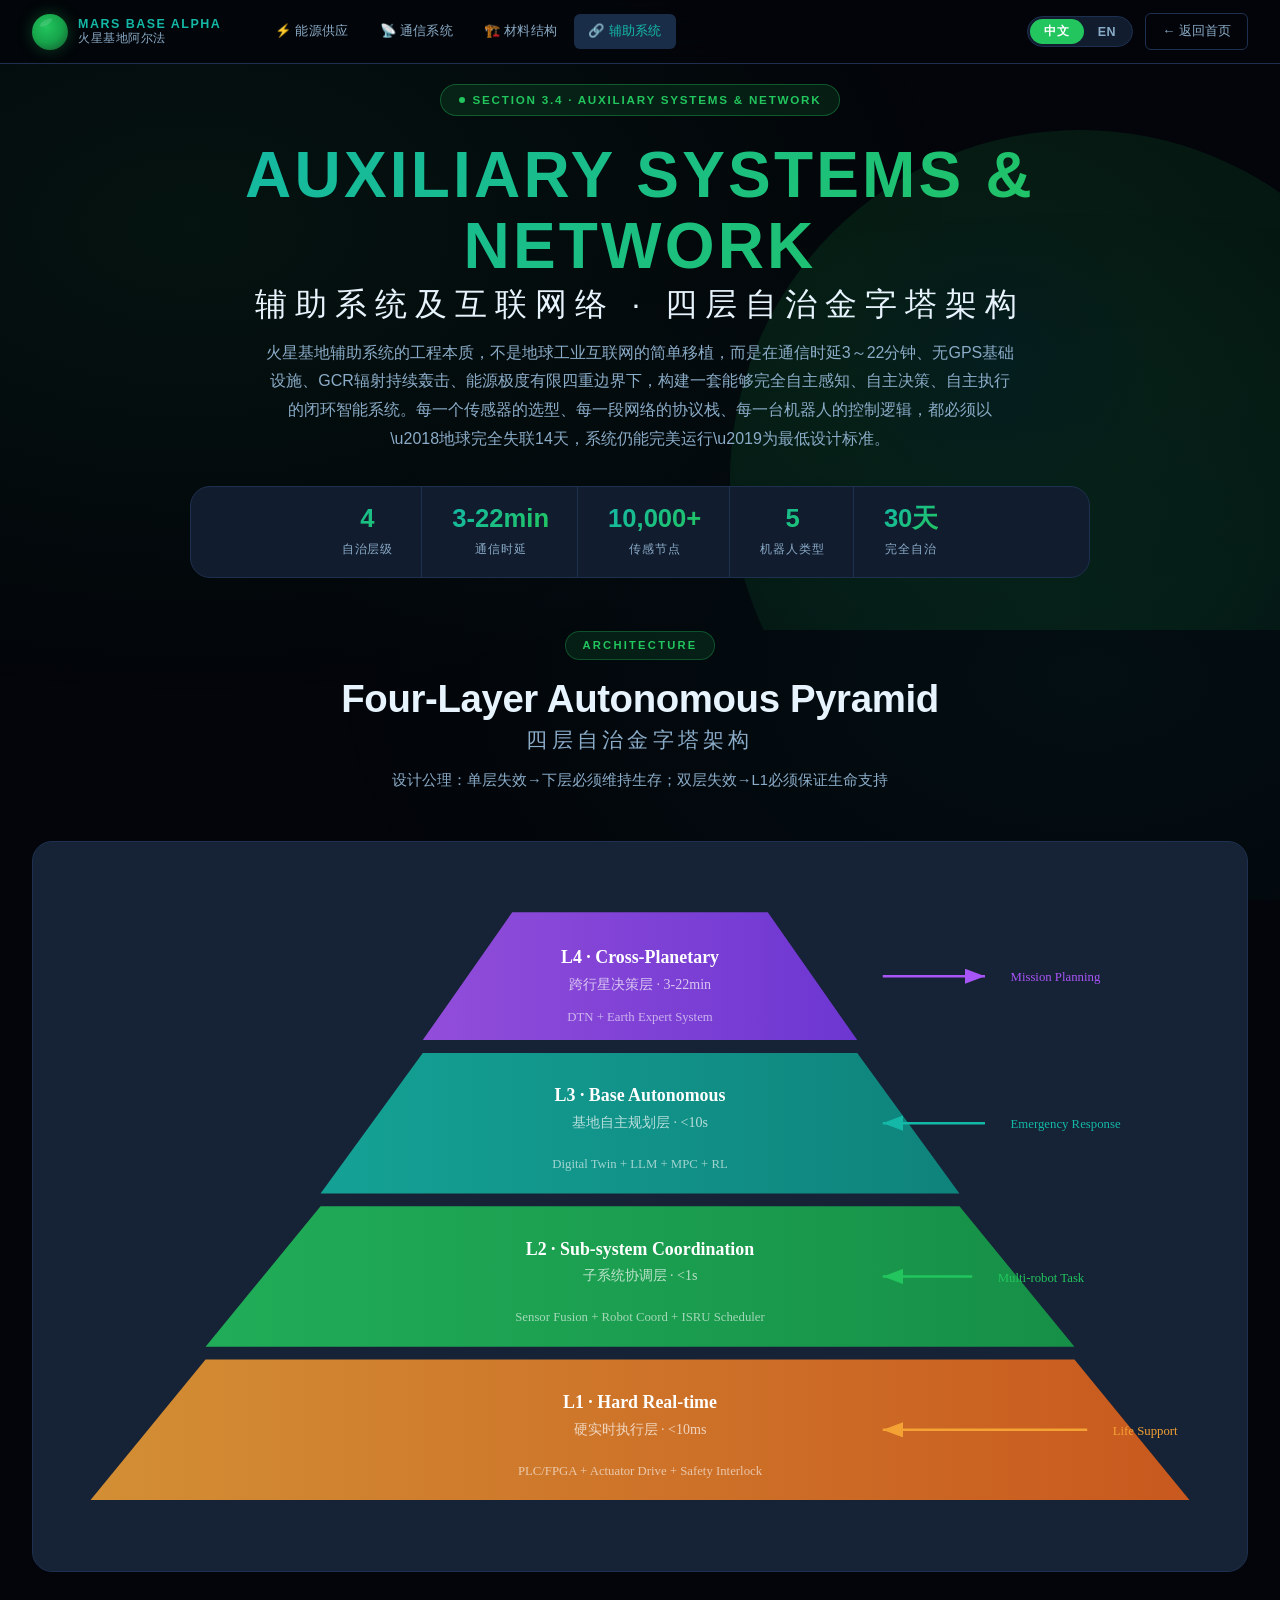
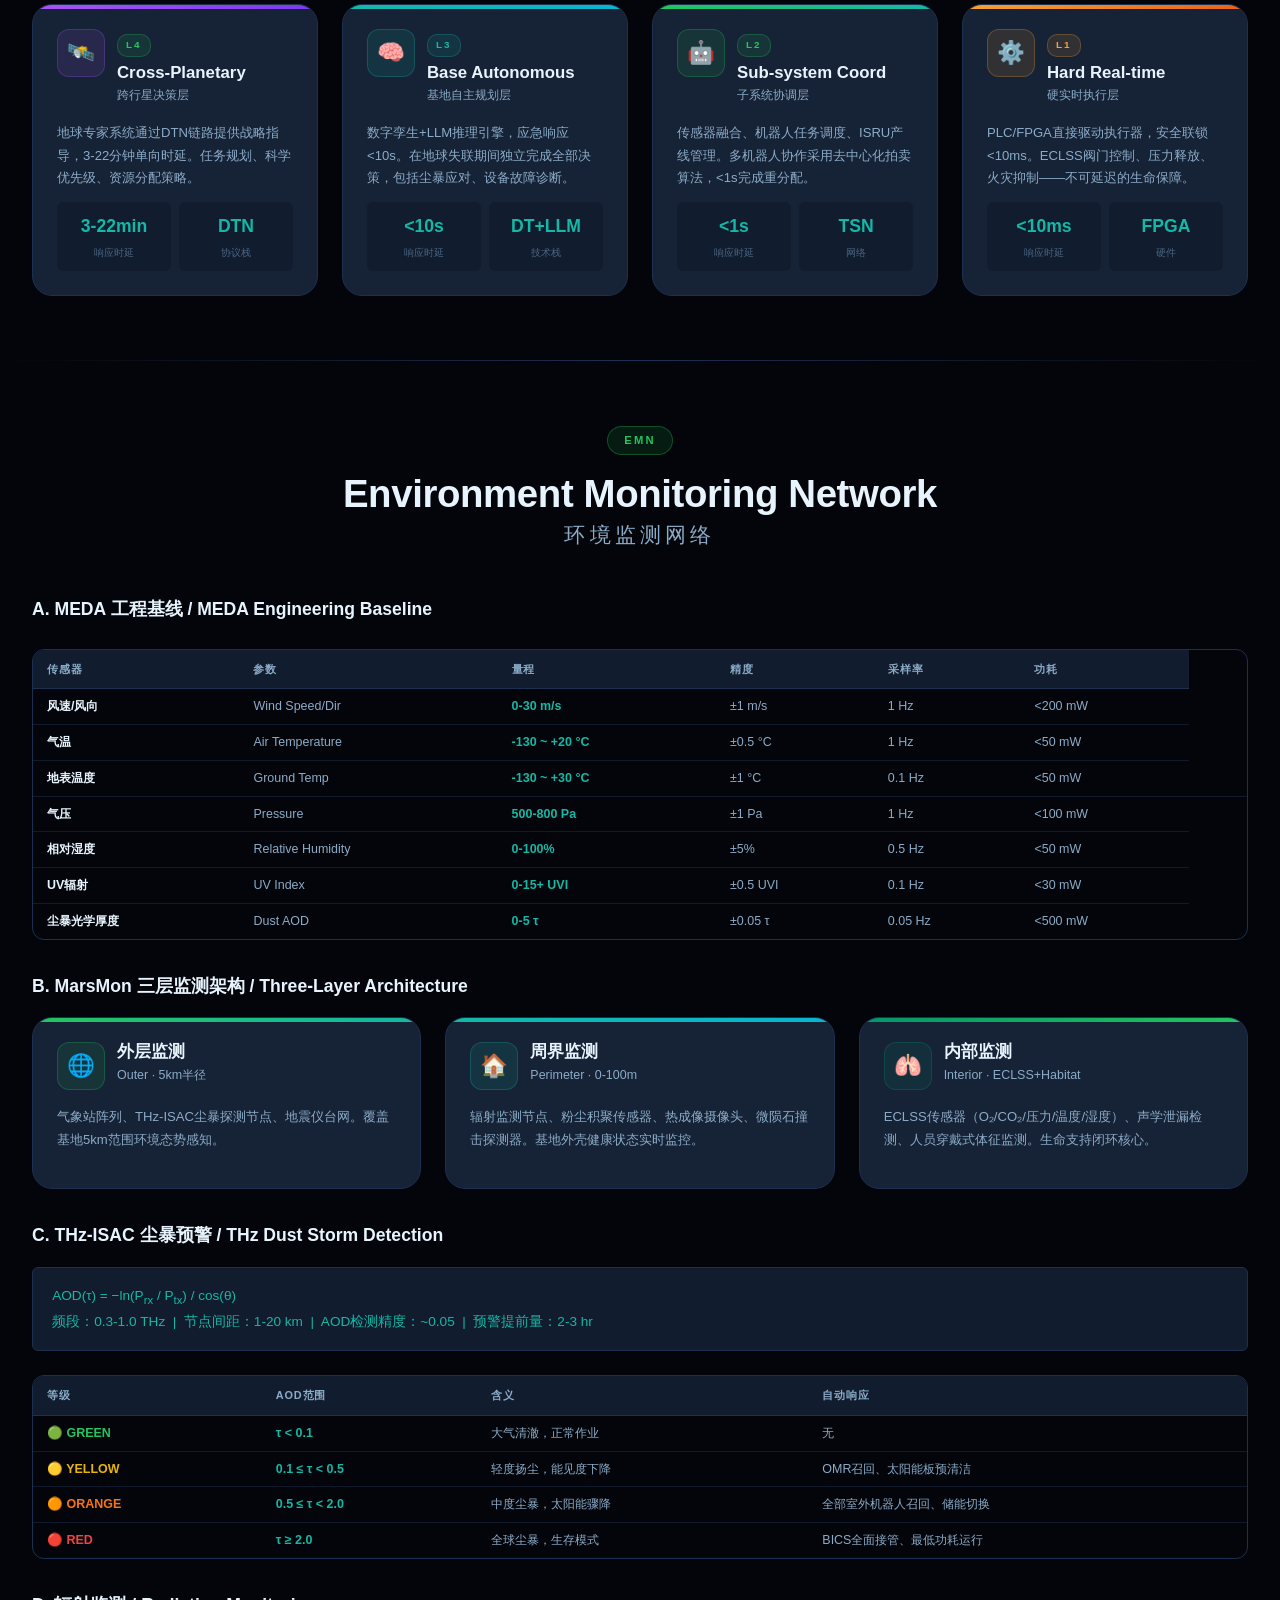
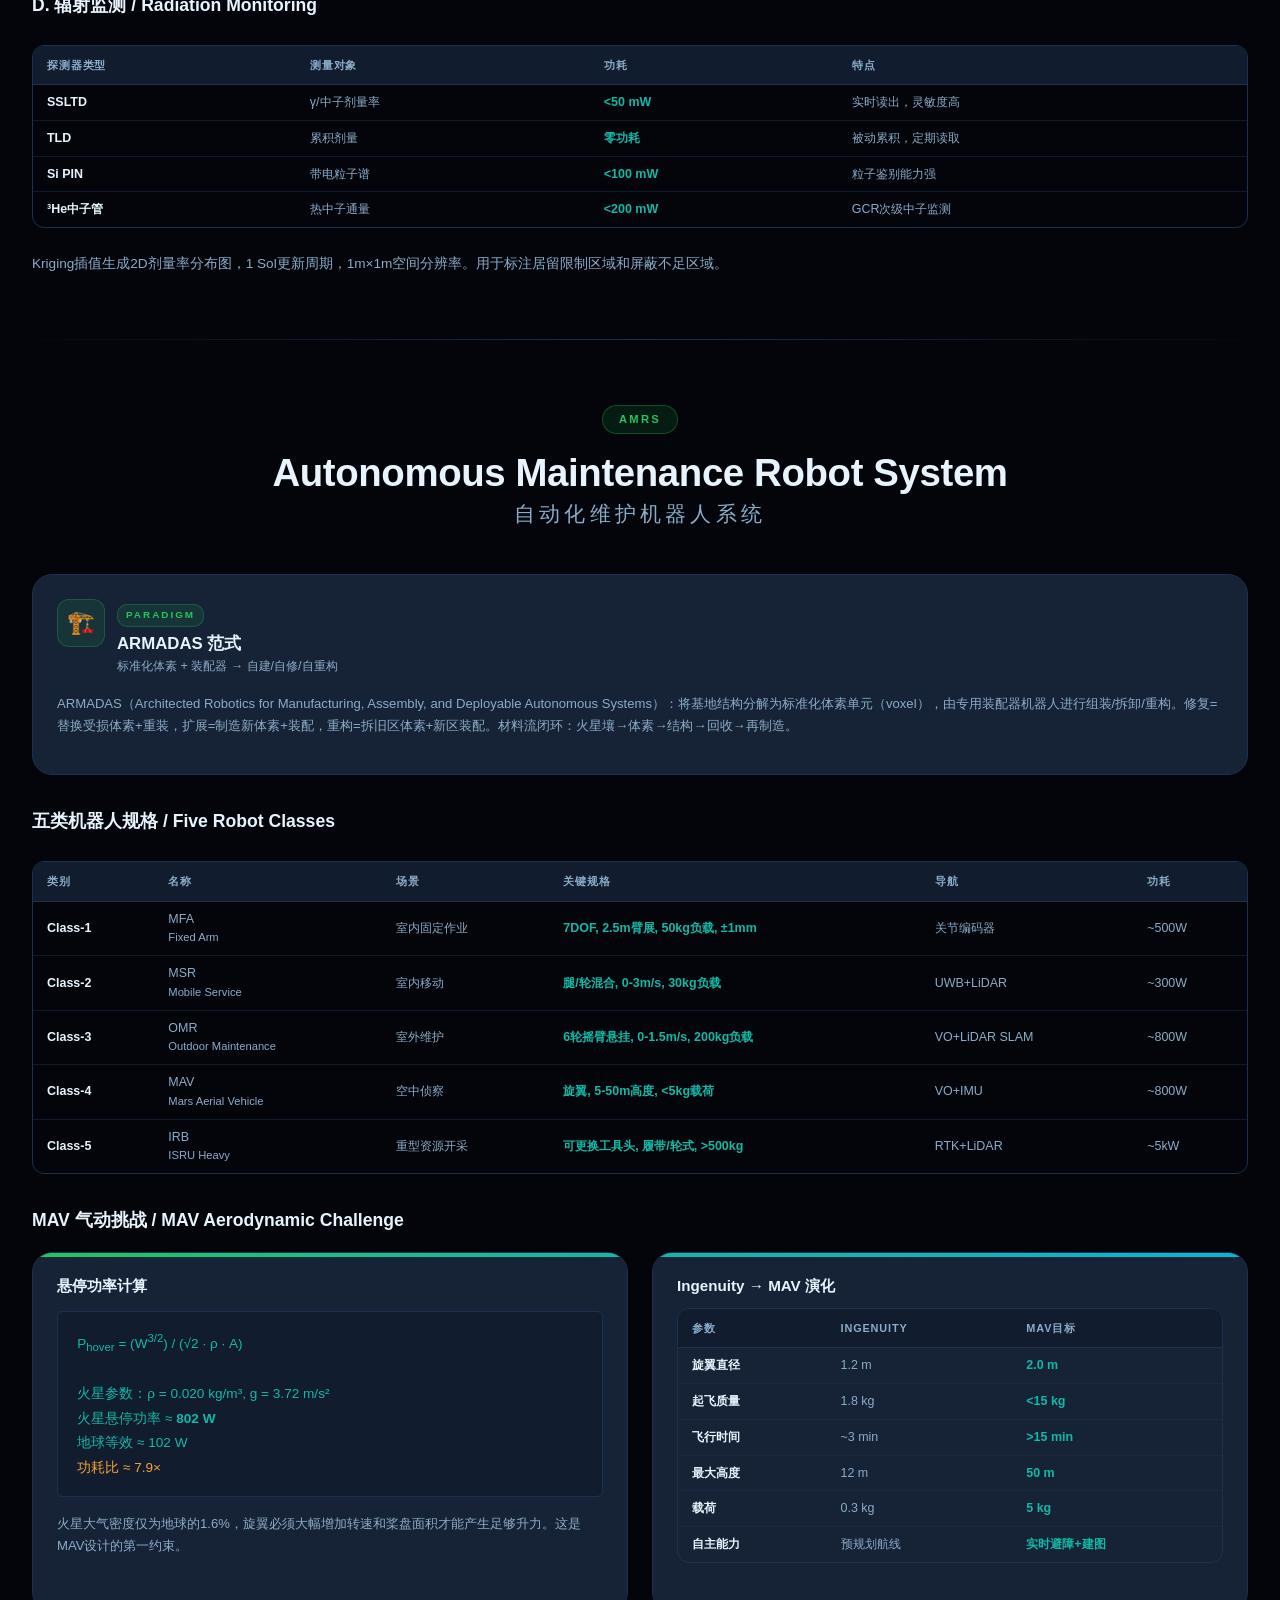
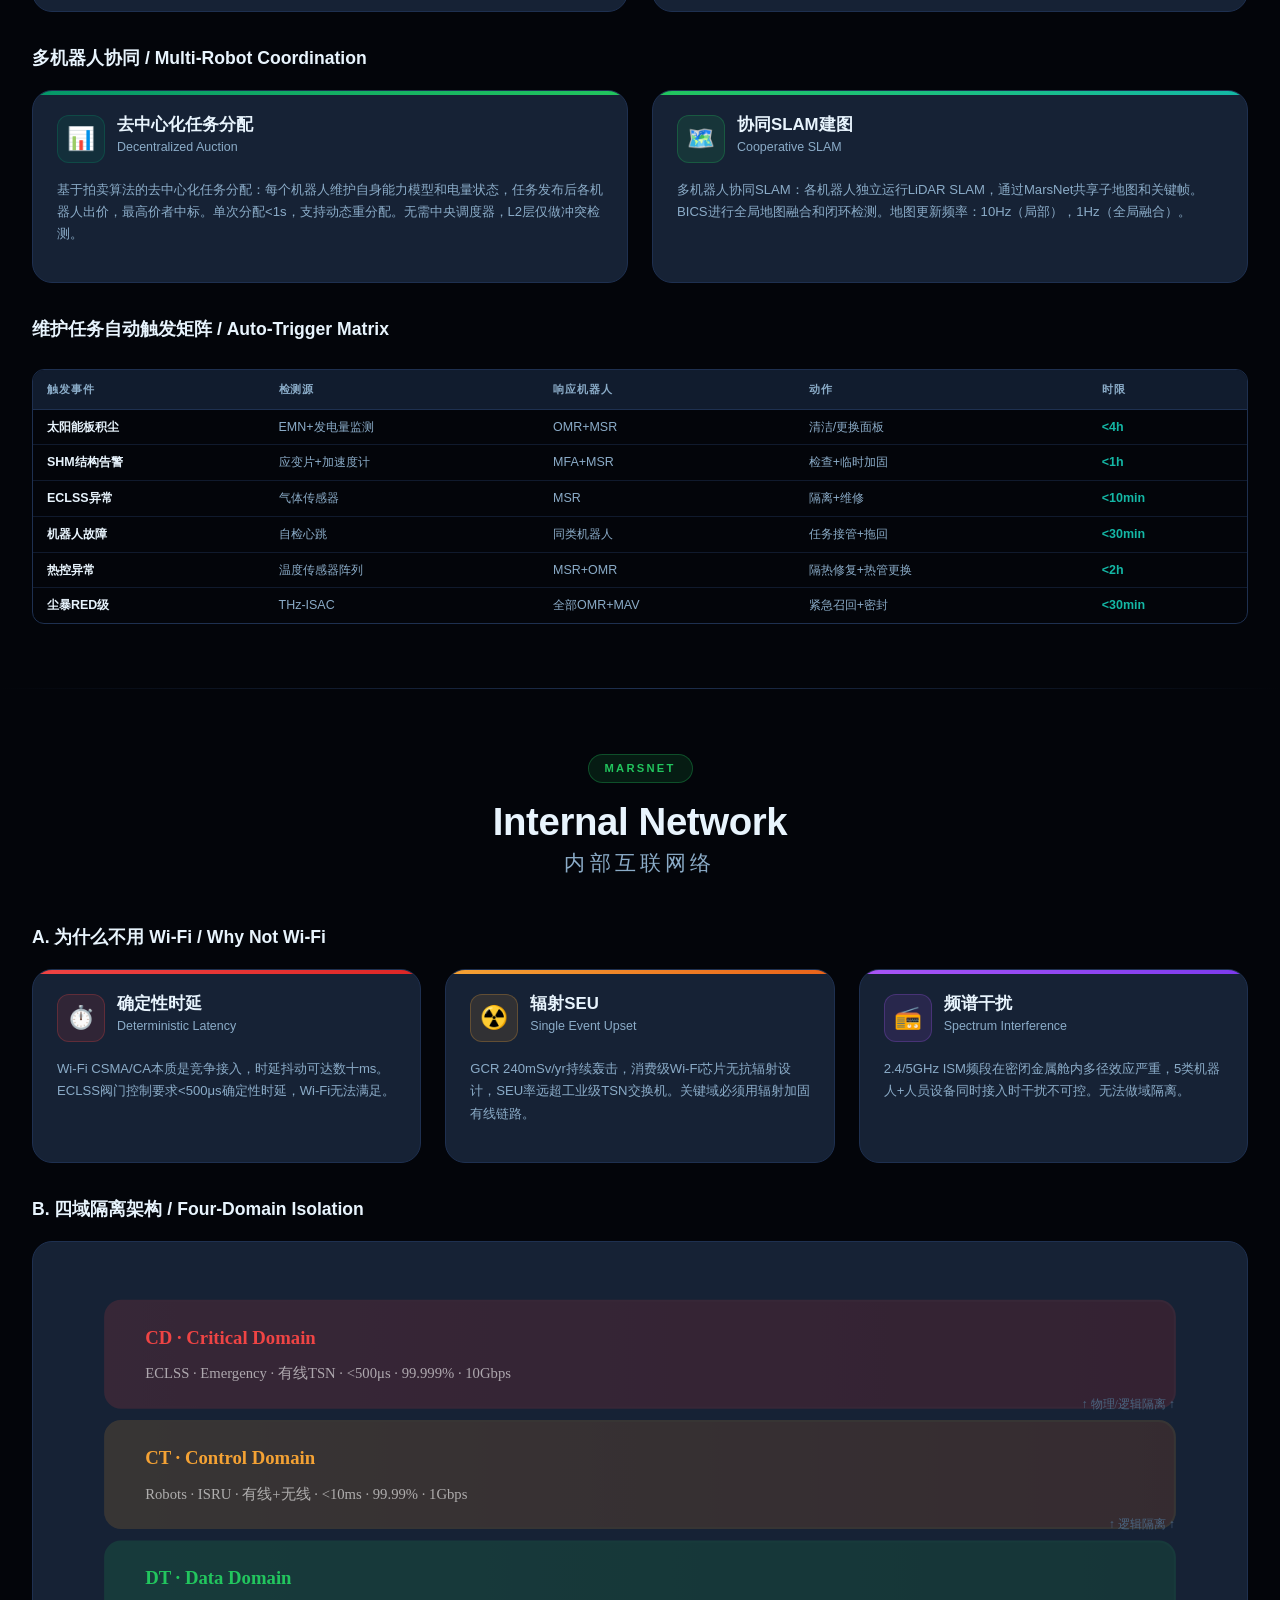
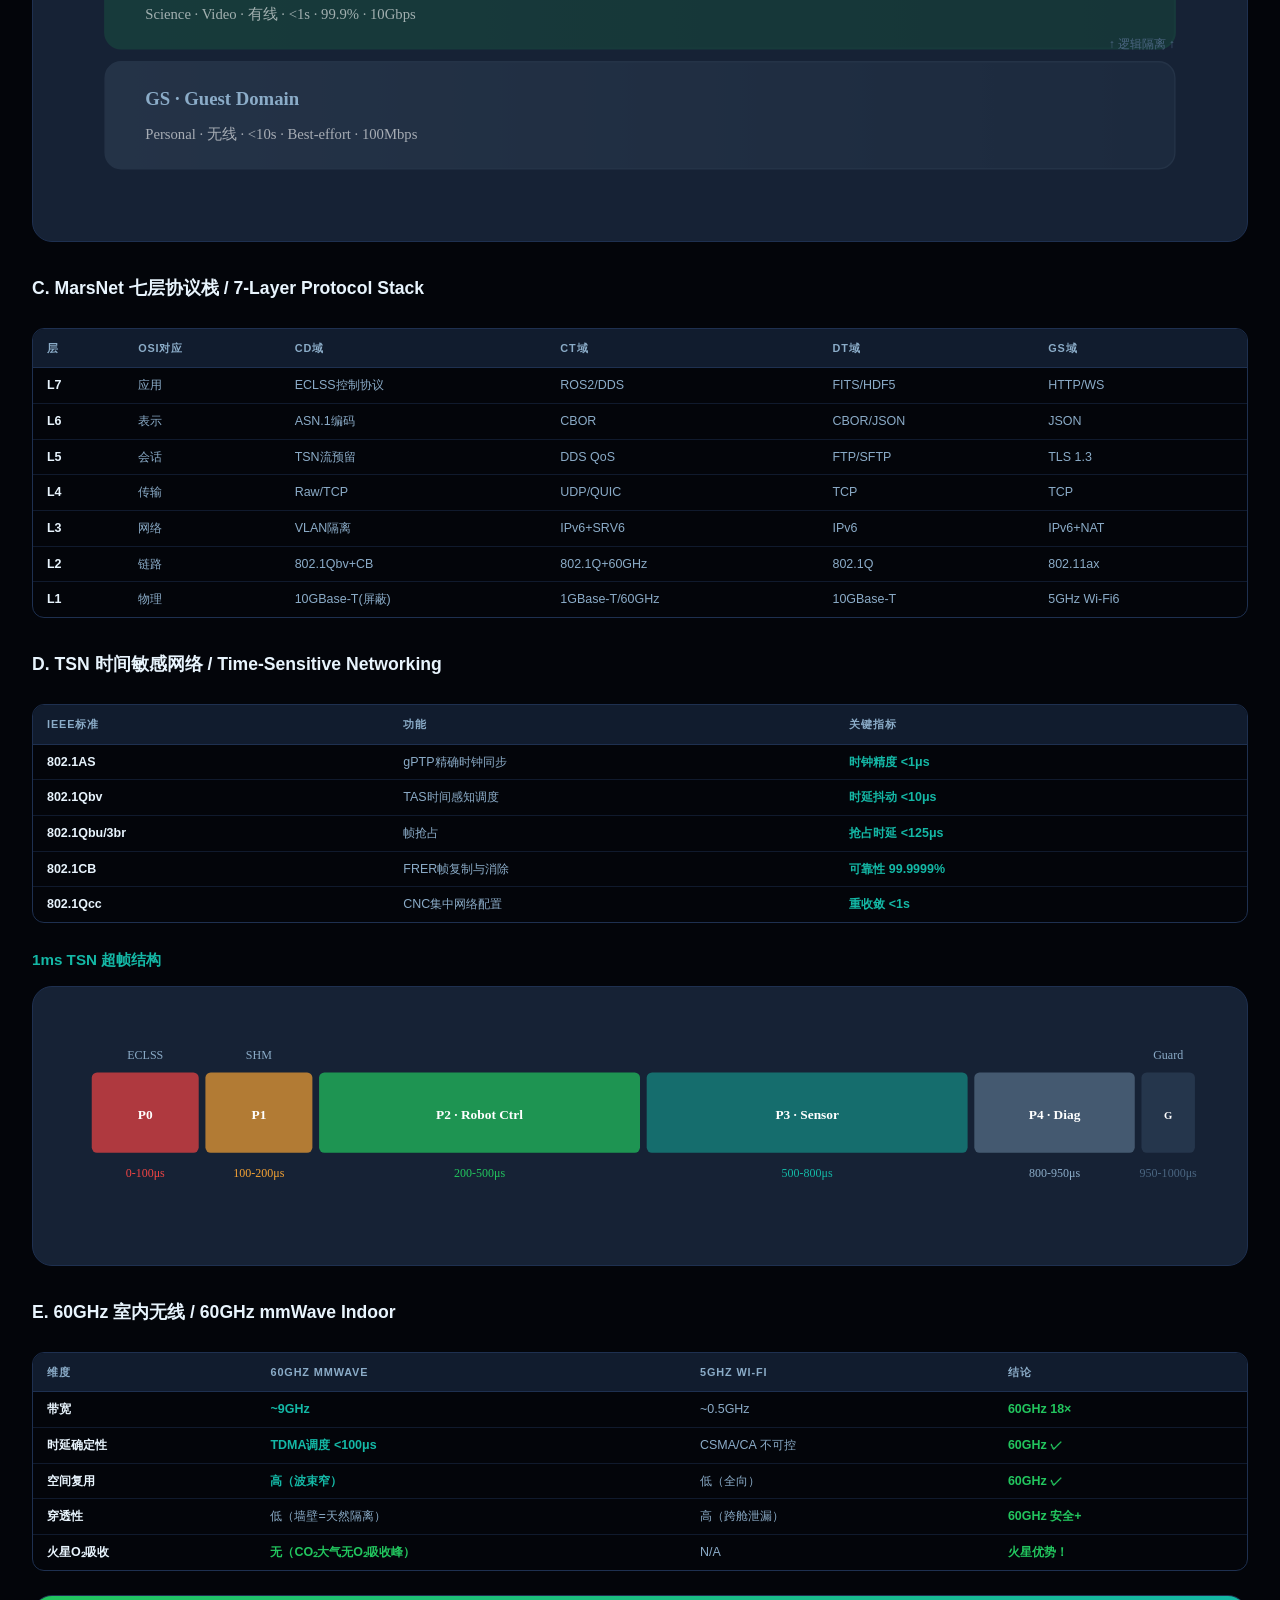
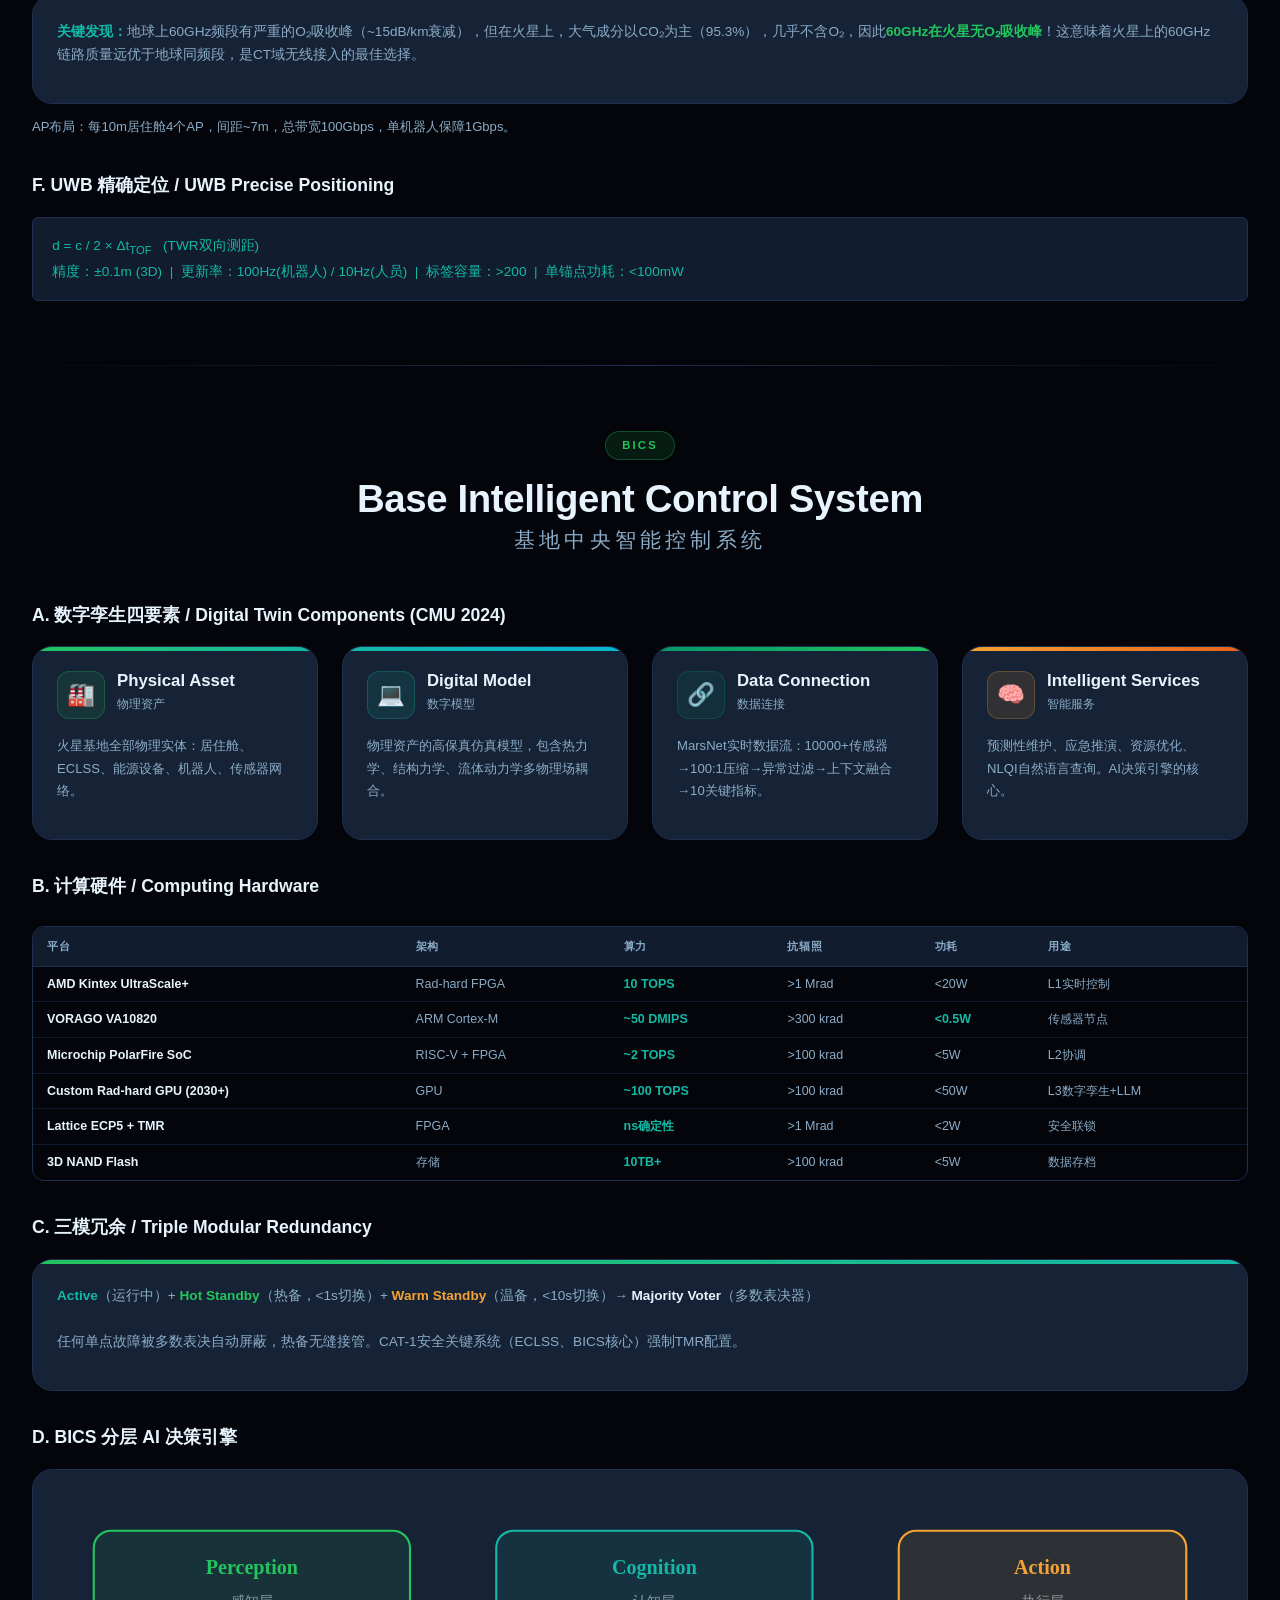
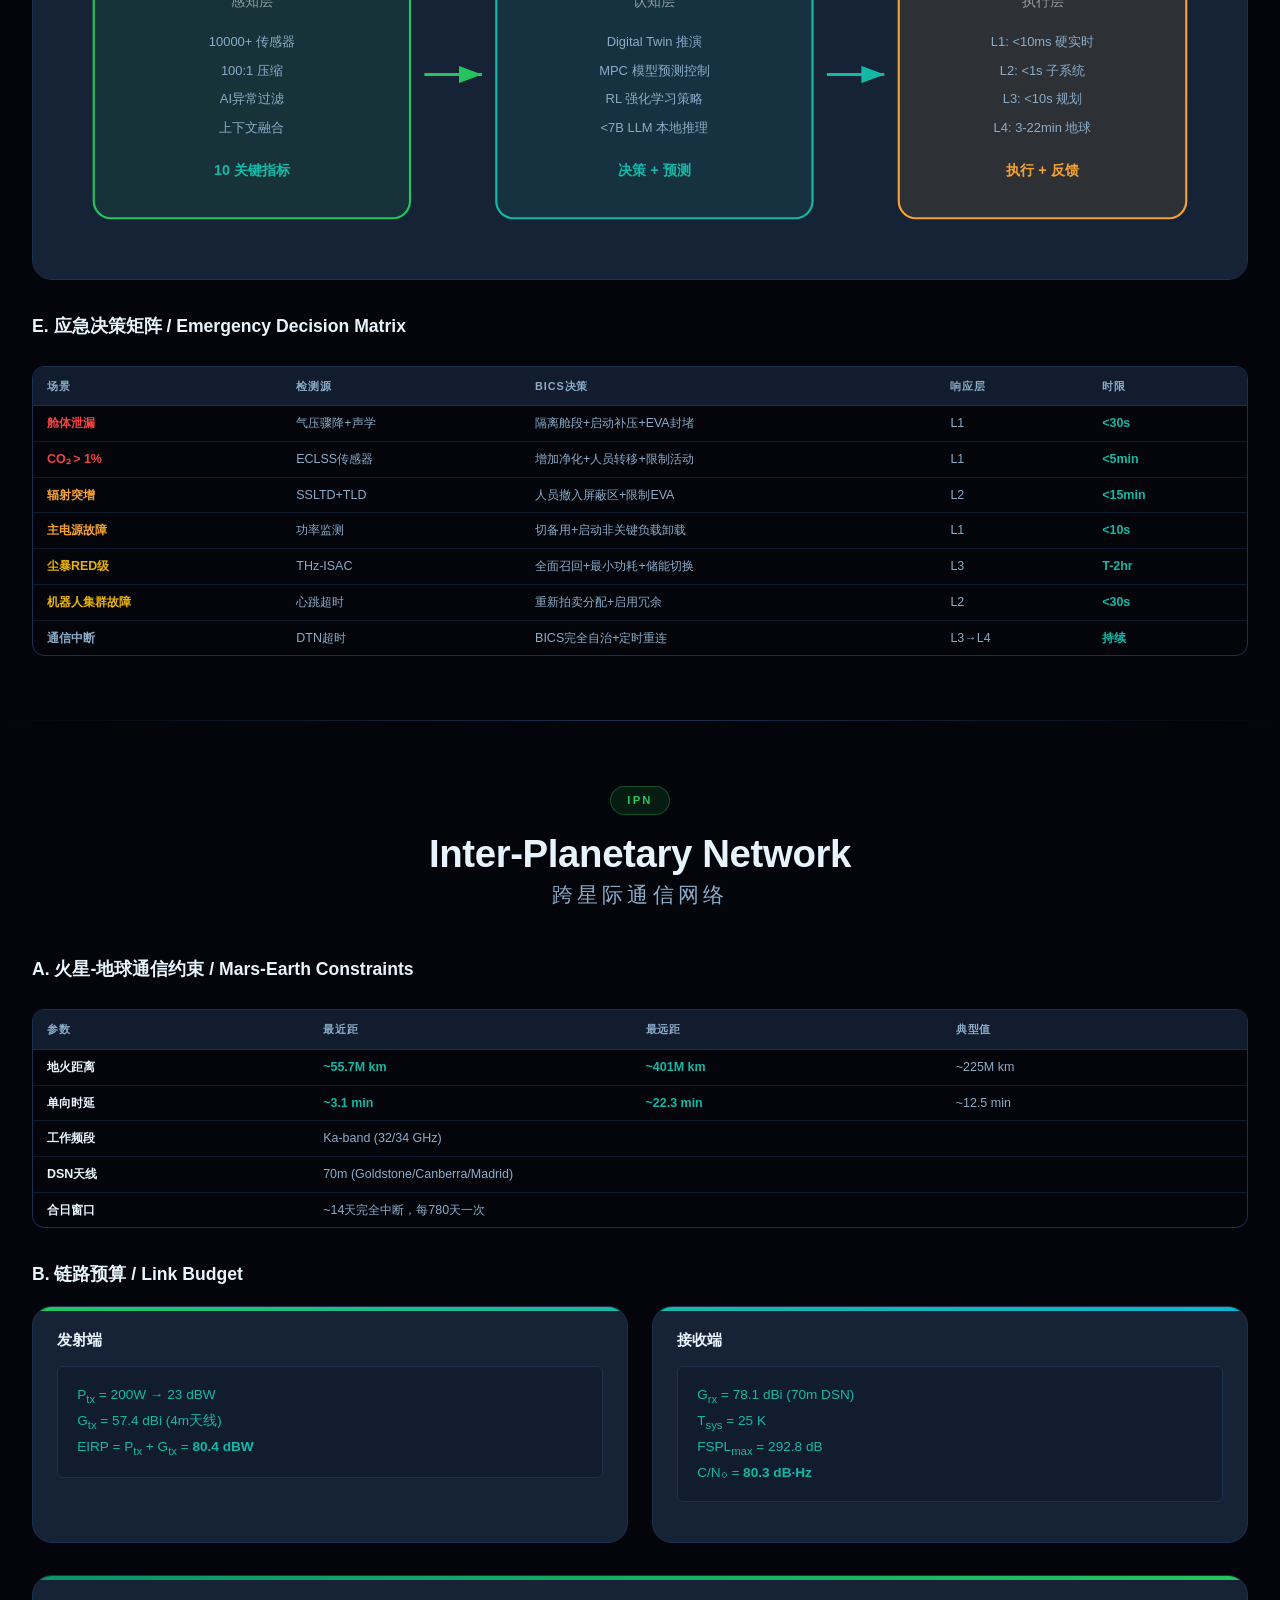
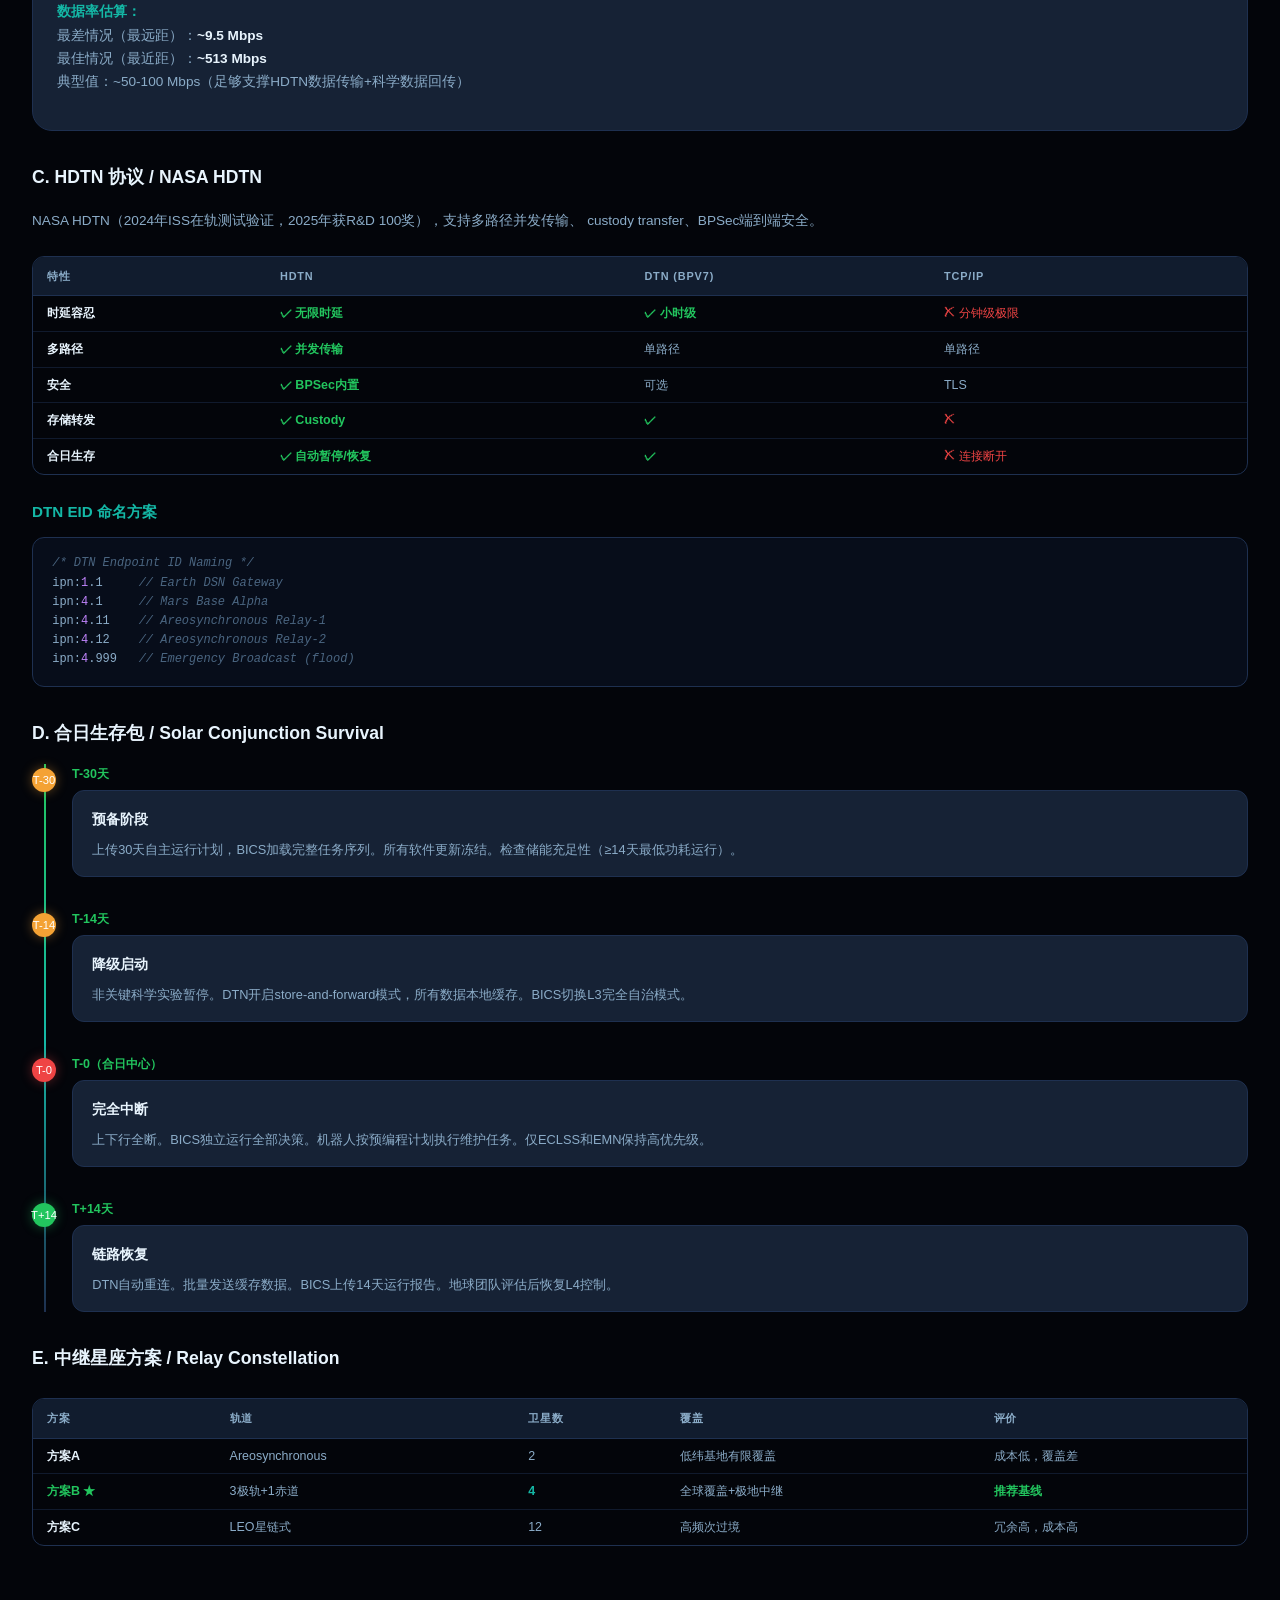
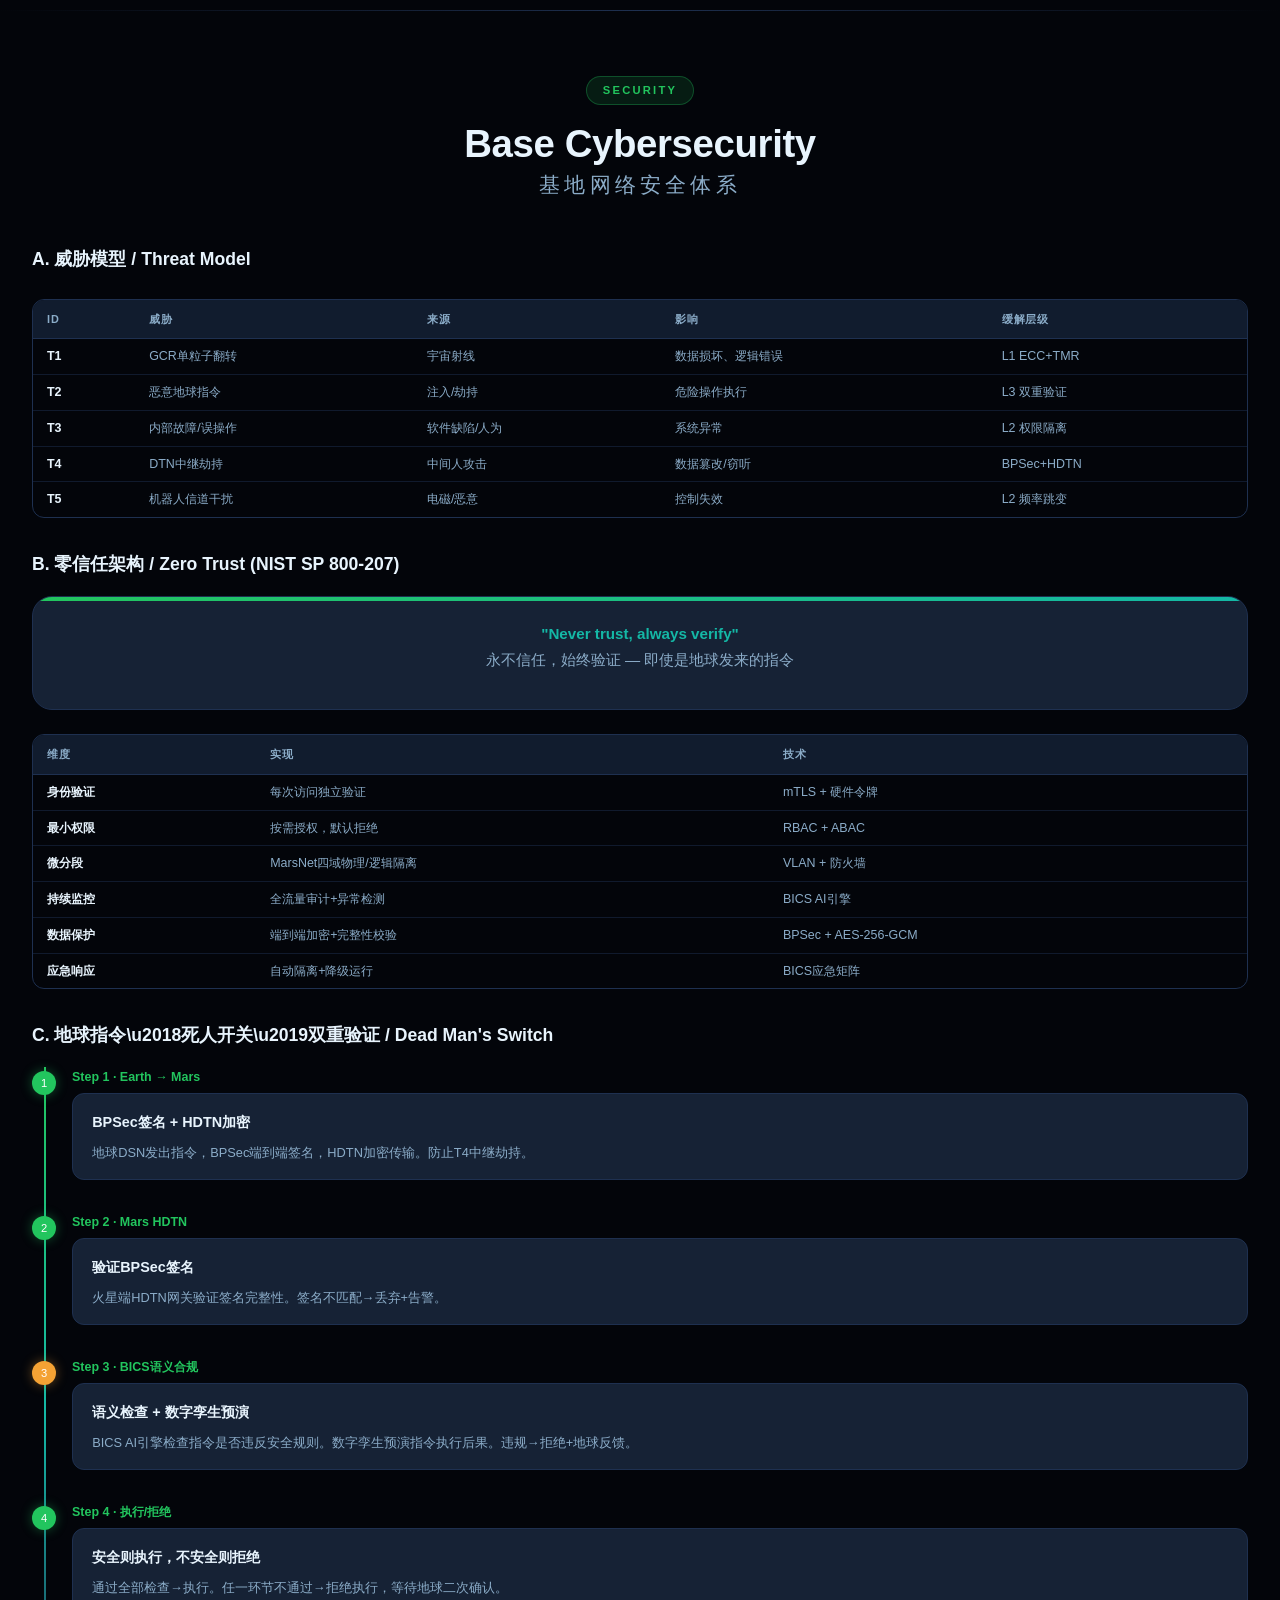
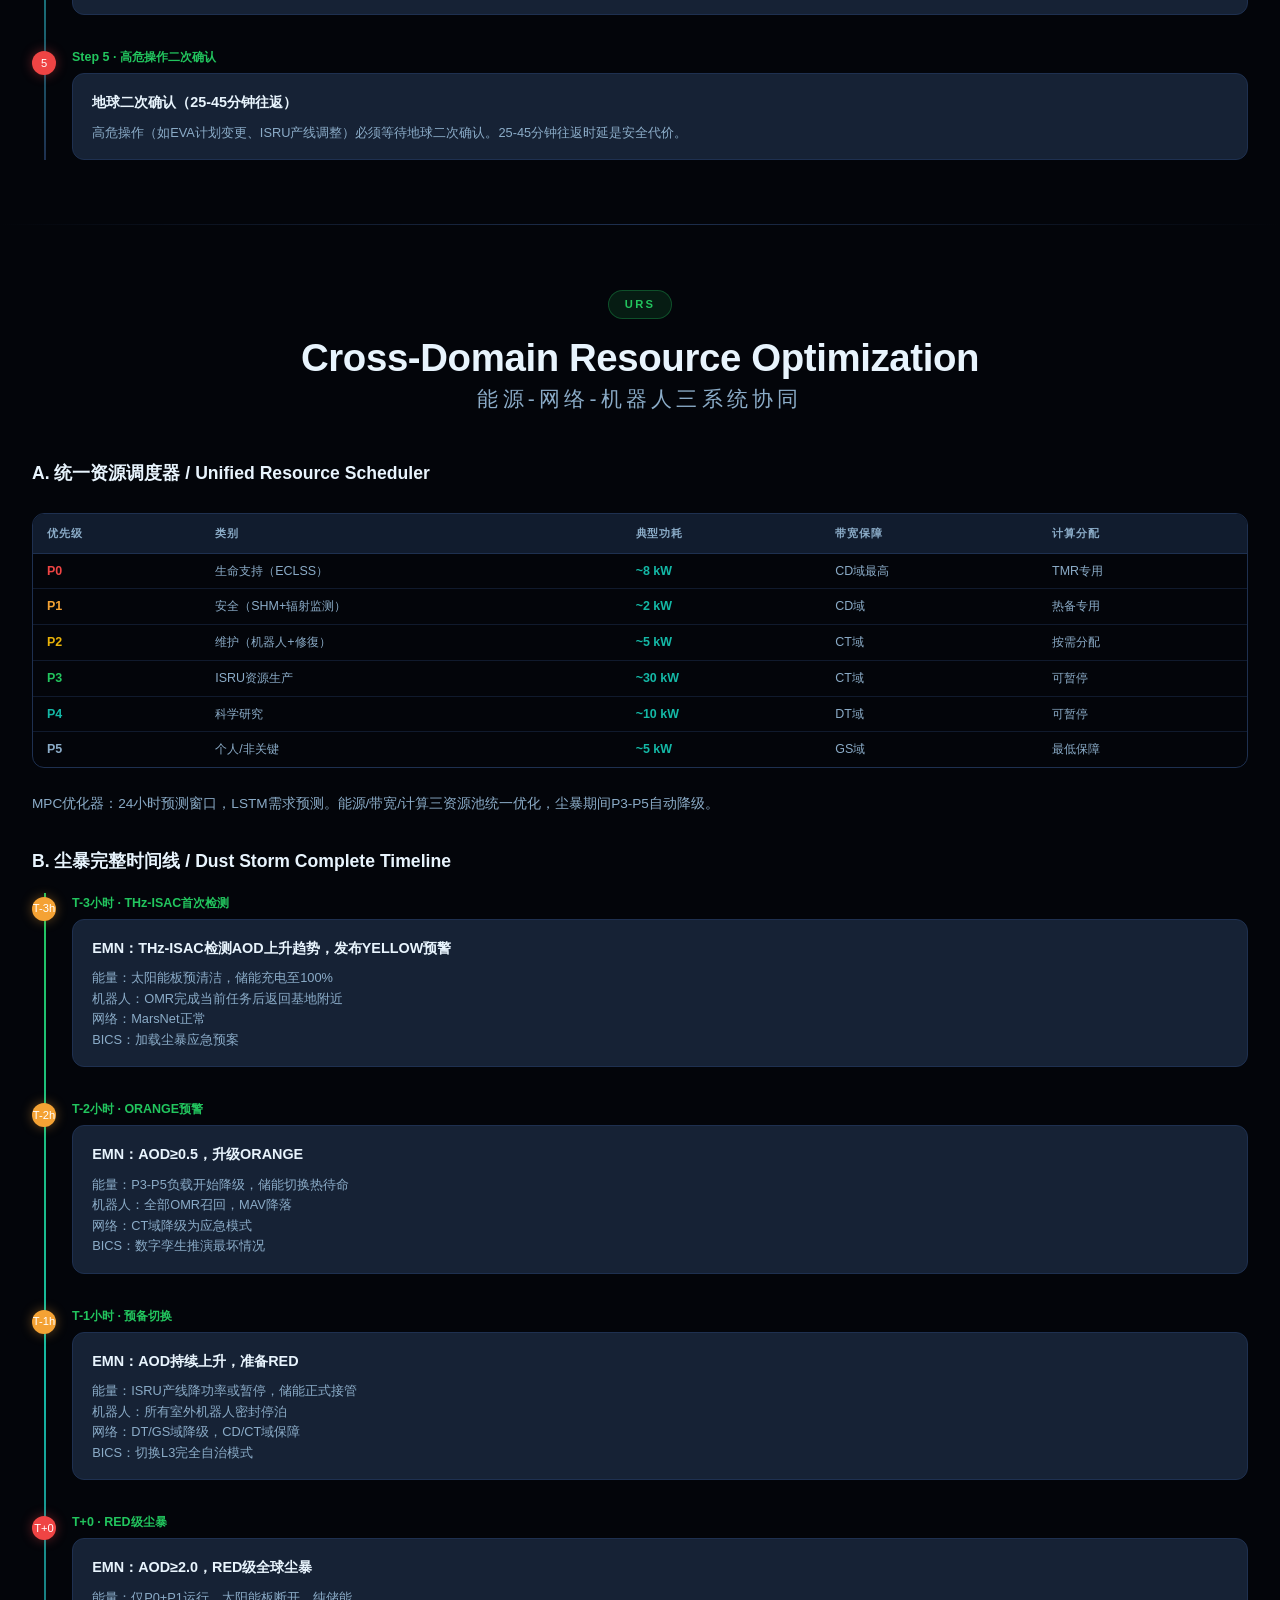
==== commit 039cd66b: "fix: escape inner quotes in JS EN_MAP and data-i18n-orig attributes - Replace ASCII double quotes in" ====
--- a/auxiliary.html
+++ b/auxiliary.html
@@ -206,7 +206,7 @@
       <span class="hero-title-en" data-i18n-orig="Auxiliary Systems &amp; Network">Auxiliary Systems &amp; Network</span>
       <span class="hero-title-zh" data-i18n-orig="辅助系统及互联网络 · 四层自治金字塔架构">辅助系统及互联网络 · 四层自治金字塔架构</span>
     </h1>
-    <p class="hero-subtitle" data-i18n-orig="火星基地辅助系统的工程本质，不是地球工业互联网的简单移植，而是在通信时延3～22分钟、无GPS基础设施、GCR辐射持续轰击、能源极度有限四重边界下，构建一套能够完全自主感知、自主决策、自主执行的闭环智能系统。每一个传感器的选型、每一段网络的协议栈、每一台机器人的控制逻辑，都必须以"地球完全失联14天，系统仍能完美运行"为最低设计标准。">火星基地辅助系统的工程本质，不是地球工业互联网的简单移植，而是在通信时延3～22分钟、无GPS基础设施、GCR辐射持续轰击、能源极度有限四重边界下，构建一套能够完全自主感知、自主决策、自主执行的闭环智能系统。每一个传感器的选型、每一段网络的协议栈、每一台机器人的控制逻辑，都必须以"地球完全失联14天，系统仍能完美运行"为最低设计标准。</p>
+    <p class="hero-subtitle" data-i18n-orig="火星基地辅助系统的工程本质，不是地球工业互联网的简单移植，而是在通信时延3～22分钟、无GPS基础设施、GCR辐射持续轰击、能源极度有限四重边界下，构建一套能够完全自主感知、自主决策、自主执行的闭环智能系统。每一个传感器的选型、每一段网络的协议栈、每一台机器人的控制逻辑，都必须以\u2018地球完全失联14天，系统仍能完美运行\u2019为最低设计标准。">火星基地辅助系统的工程本质，不是地球工业互联网的简单移植，而是在通信时延3～22分钟、无GPS基础设施、GCR辐射持续轰击、能源极度有限四重边界下，构建一套能够完全自主感知、自主决策、自主执行的闭环智能系统。每一个传感器的选型、每一段网络的协议栈、每一台机器人的控制逻辑，都必须以\u2018地球完全失联14天，系统仍能完美运行\u2019为最低设计标准。</p>
     <div class="hero-stats">
       <div class="stat-item"><span class="stat-value">4</span><span class="stat-label">自治层级</span></div>
       <div class="stat-item"><span class="stat-value">3-22min</span><span class="stat-label">通信时延</span></div>
@@ -838,7 +838,7 @@
     </table>
   </div>
 
-  <h3 style="font-size:1.1rem;color:var(--text-primary);margin:2rem 0 1rem;">C. 地球指令"死人开关"双重验证 / Dead Man's Switch</h3>
+  <h3 style="font-size:1.1rem;color:var(--text-primary);margin:2rem 0 1rem;">C. 地球指令\u2018死人开关\u2019双重验证 / Dead Man's Switch</h3>
   <div class="timeline">
     <div class="timeline-item"><div class="timeline-dot dot-green">1</div><div class="timeline-time">Step 1 · Earth → Mars</div><div class="timeline-content"><h4>BPSec签名 + HDTN加密</h4><p>地球DSN发出指令，BPSec端到端签名，HDTN加密传输。防止T4中继劫持。</p></div></div>
     <div class="timeline-item"><div class="timeline-dot dot-green">2</div><div class="timeline-time">Step 2 · Mars HDTN</div><div class="timeline-content"><h4>验证BPSec签名</h4><p>火星端HDTN网关验证签名完整性。签名不匹配→丢弃+告警。</p></div></div>
@@ -1171,7 +1171,7 @@
   "返回首页":"← Home",
   // Hero
   "辅助系统及互联网络 · 四层自治金字塔架构":"Auxiliary Systems & Network · Four-Layer Autonomous Pyramid",
-  "火星基地辅助系统的工程本质，不是地球工业互联网的简单移植，而是在通信时延3～22分钟、无GPS基础设施、GCR辐射持续轰击、能源极度有限四重边界下，构建一套能够完全自主感知、自主决策、自主执行的闭环智能系统。每一个传感器的选型、每一段网络的协议栈、每一台机器人的控制逻辑，都必须以"地球完全失联14天，系统仍能完美运行"为最低设计标准。":"The engineering essence of Mars base auxiliary systems is not a simple transplant of Earth's industrial internet, but building a closed-loop intelligent system capable of fully autonomous perception, decision, and execution under four boundary conditions: 3-22min communication delay, no GPS infrastructure, continuous GCR radiation bombardment, and extremely limited energy. Every sensor selection, every network protocol stack, every robot control logic must meet the minimum design standard of 'perfect operation for 14 days with complete Earth disconnection'.",
+  "火星基地辅助系统的工程本质，不是地球工业互联网的简单移植，而是在通信时延3～22分钟、无GPS基础设施、GCR辐射持续轰击、能源极度有限四重边界下，构建一套能够完全自主感知、自主决策、自主执行的闭环智能系统。每一个传感器的选型、每一段网络的协议栈、每一台机器人的控制逻辑，都必须以\u2018地球完全失联14天，系统仍能完美运行\u2019为最低设计标准。":"The engineering essence of Mars base auxiliary systems is not a simple transplant of Earth's industrial internet, but building a closed-loop intelligent system capable of fully autonomous perception, decision, and execution under four boundary conditions: 3-22min communication delay, no GPS infrastructure, continuous GCR radiation bombardment, and extremely limited energy. Every sensor selection, every network protocol stack, every robot control logic must meet the minimum design standard of 'perfect operation for 14 days with complete Earth disconnection'.",
   "自治层级":"Autonomy Layers","通信时延":"Comm Delay","传感节点":"Sensor Nodes","机器人类型":"Robot Classes","完全自治":"Full Autonomy",
   // Architecture
   "四层自治金字塔架构":"Four-Layer Autonomous Pyramid","设计公理：单层失效→下层必须维持生存；双层失效→L1必须保证生命支持":"Axiom: Single-layer failure → lower layer must sustain survival; Dual-layer failure → L1 must guarantee life support",
@@ -1194,7 +1194,7 @@
   "跨星际通信网络":"Inter-Planetary Network","火星-地球通信约束":"Mars-Earth Constraints","链路预算":"Link Budget",
   "HDTN 协议":"HDTN Protocol","合日生存包":"Solar Conjunction Survival","中继星座方案":"Relay Constellation",
   // Security
-  "基地网络安全体系":"Base Cybersecurity","威胁模型":"Threat Model","零信任架构":"Zero Trust Architecture","地球指令"死人开关"双重验证":"Dead Man's Switch Dual Verification",
+  "基地网络安全体系":"Base Cybersecurity","威胁模型":"Threat Model","零信任架构":"Zero Trust Architecture","地球指令\u2018死人开关\u2019双重验证":"Dead Man's Switch Dual Verification",
   // URS
   "能源-网络-机器人三系统协同":"Cross-Domain Resource Optimization","统一资源调度器":"Unified Resource Scheduler","尘暴完整时间线":"Dust Storm Complete Timeline",
   "生命支持（ECLSS）":"Life Support","安全（SHM+辐射监测）":"Safety","维护（机器人+修復）":"Maintenance","ISRU资源生产":"ISRU Production","科学研究":"Science","个人/非关键":"Personal/Non-critical",
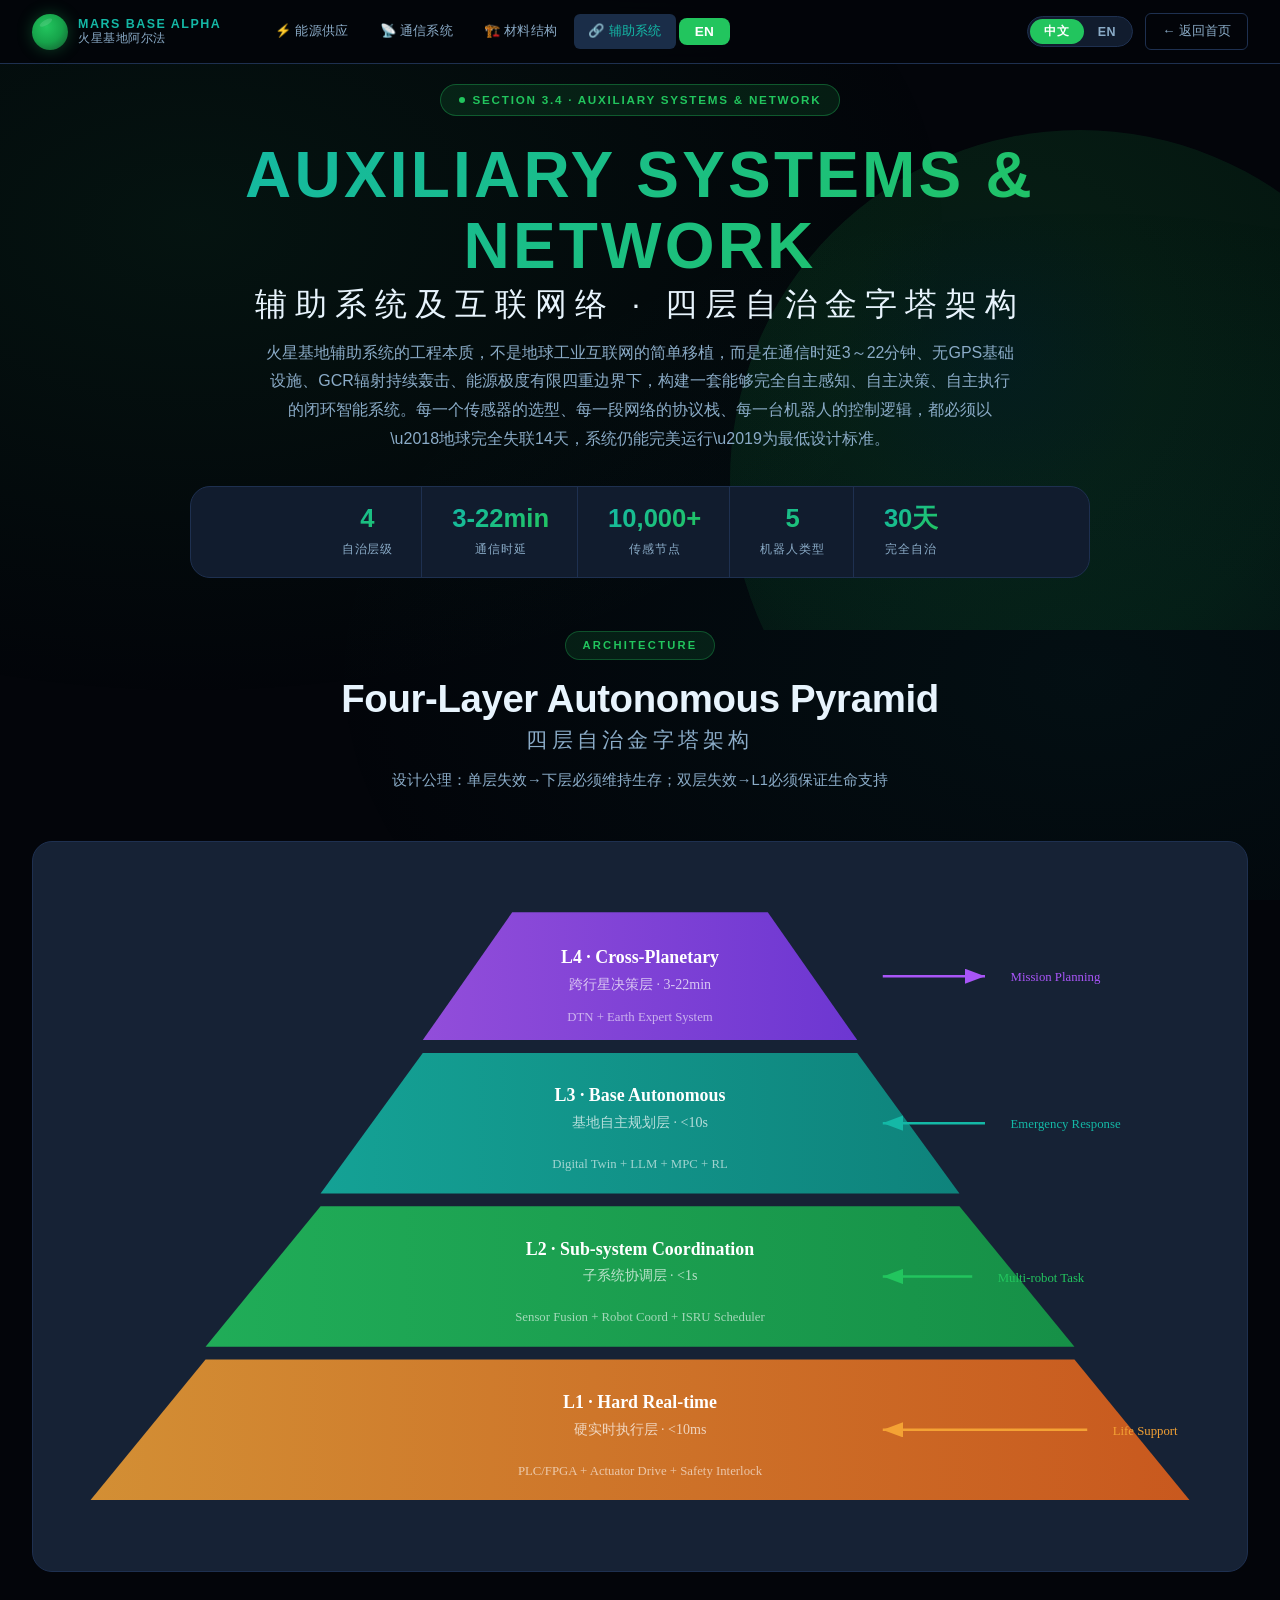
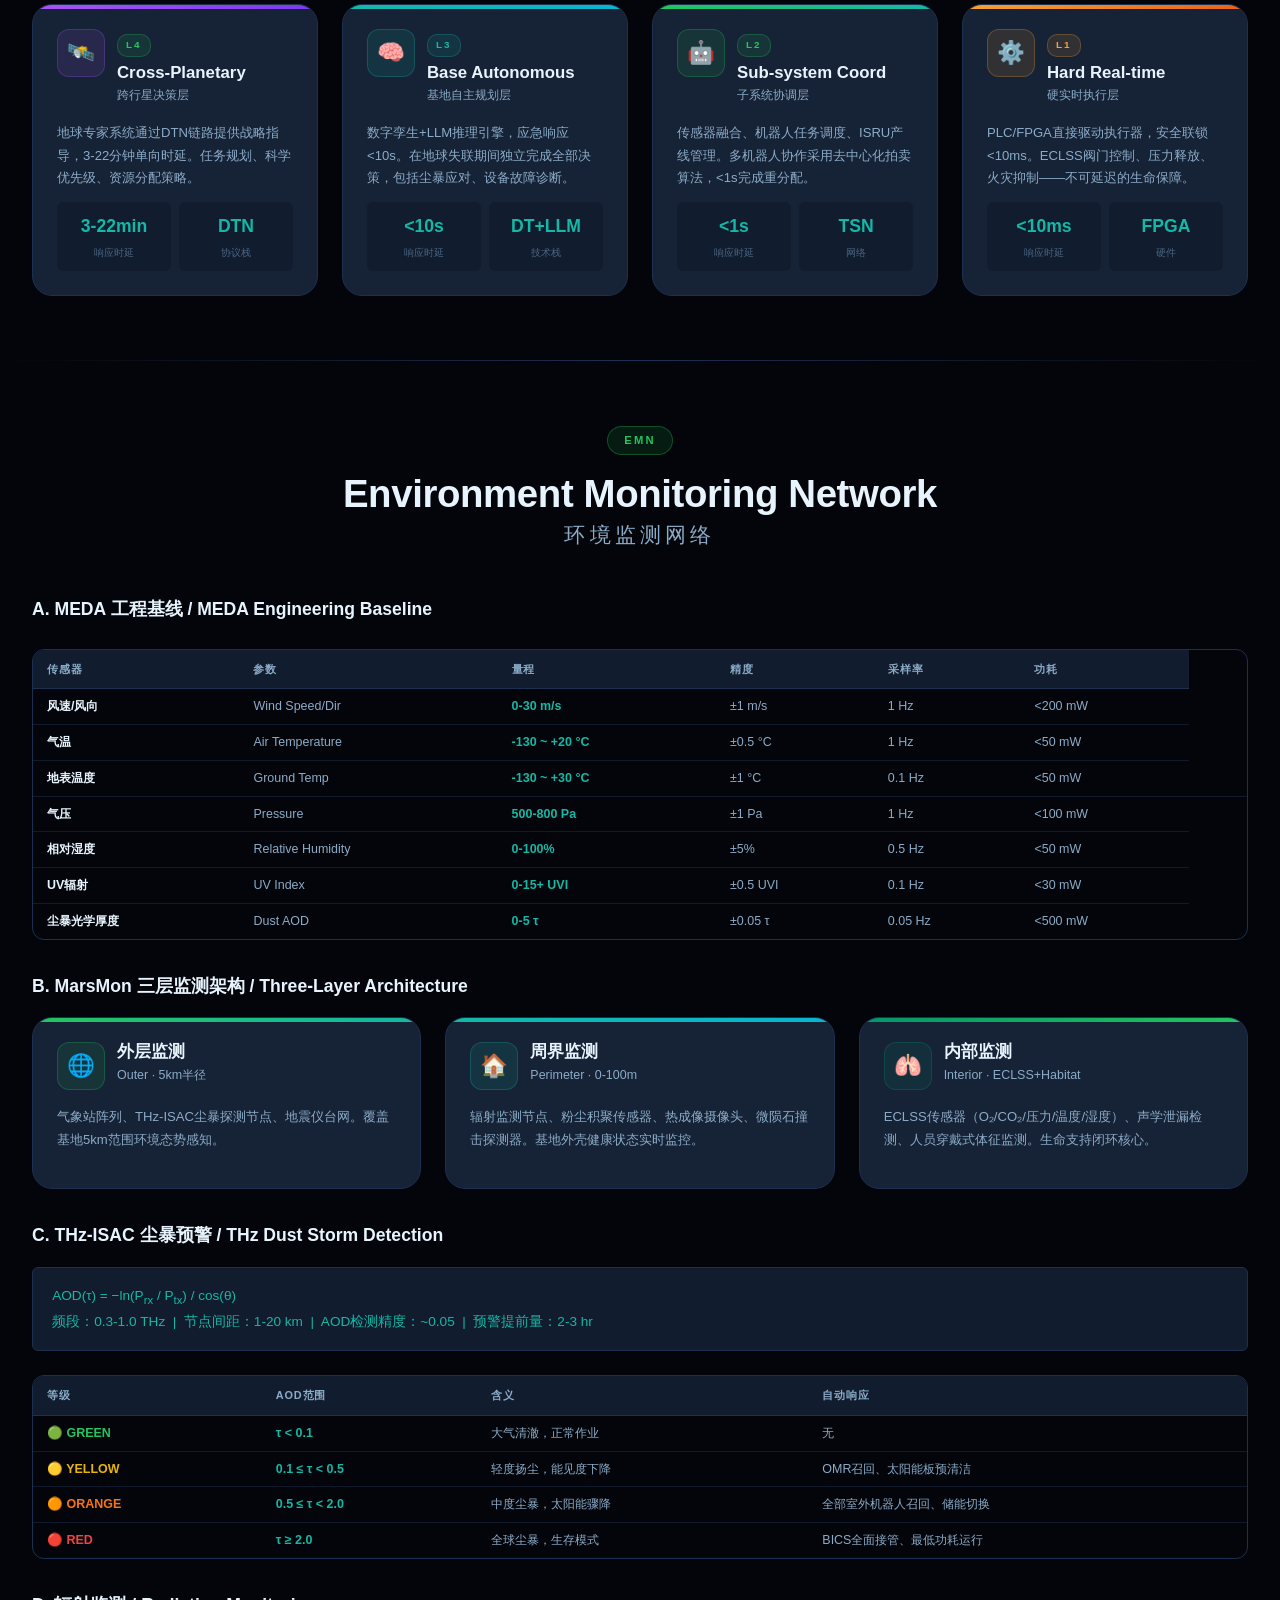
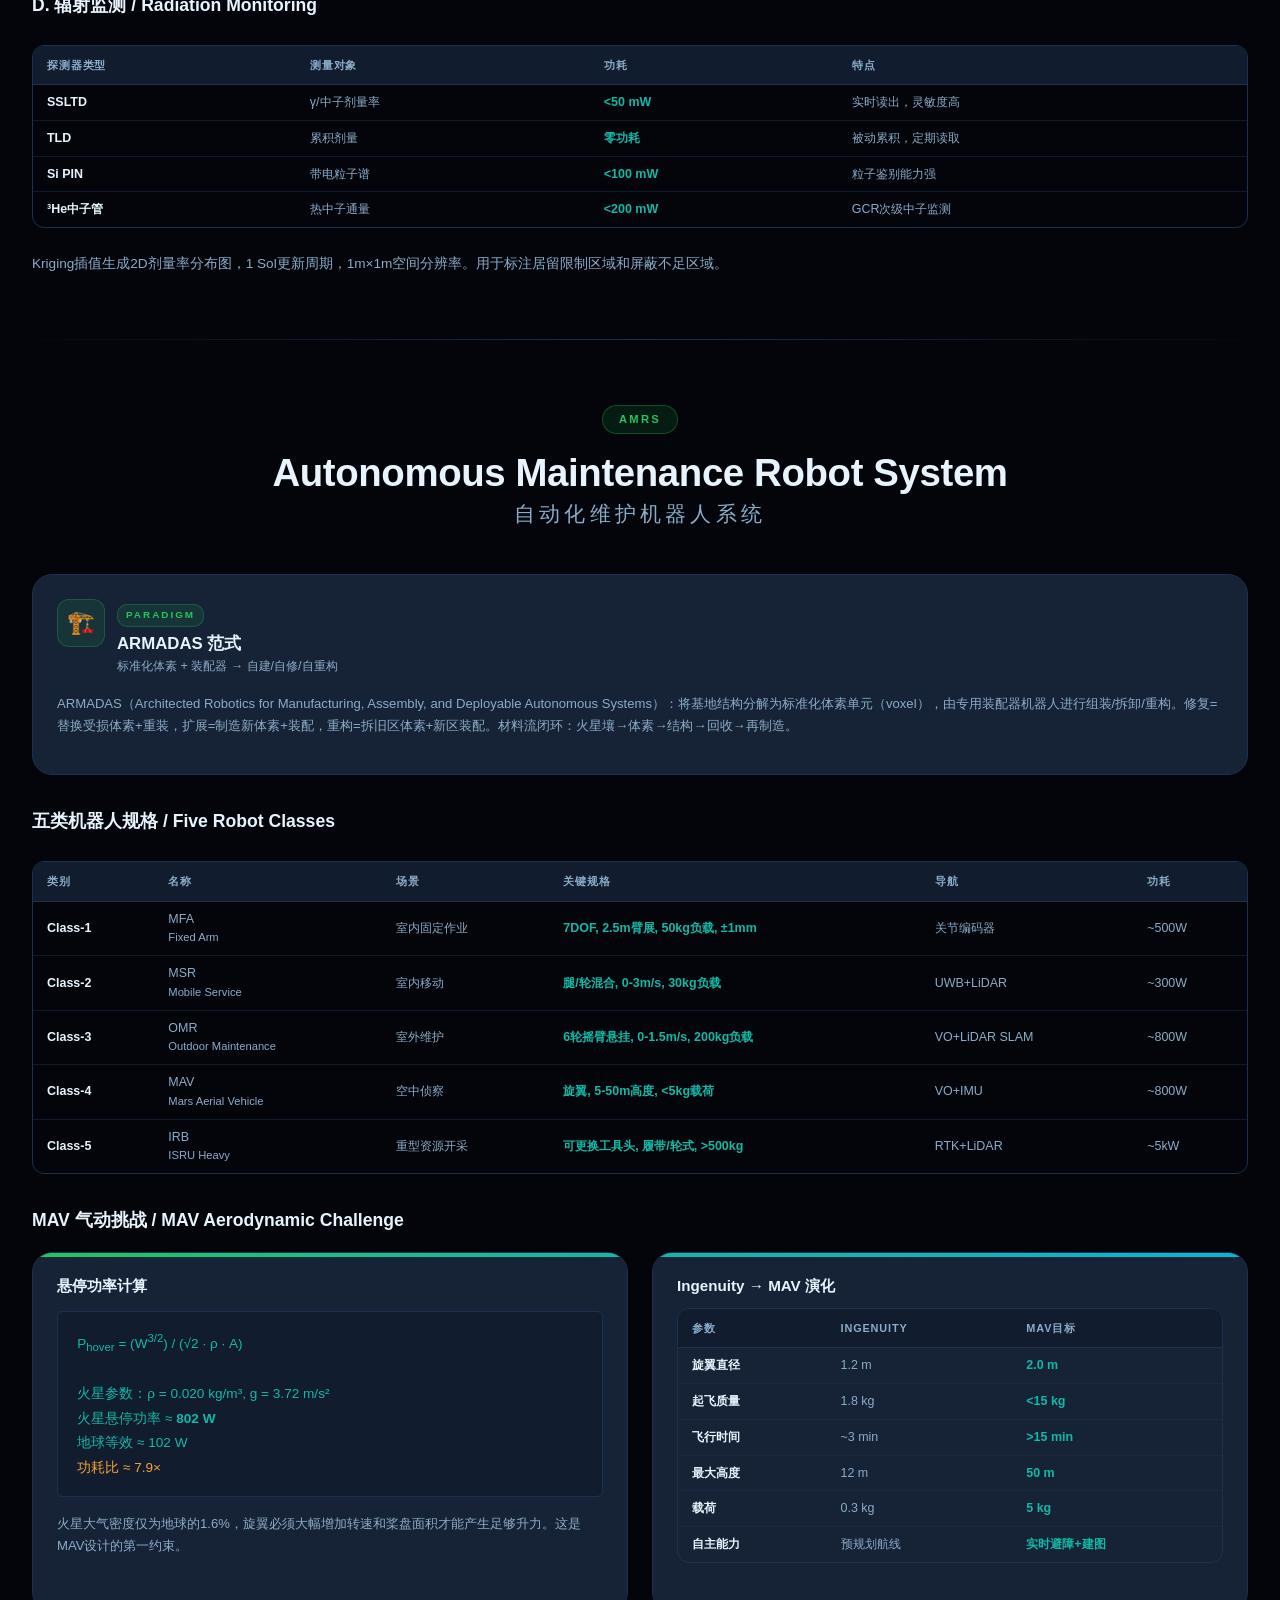
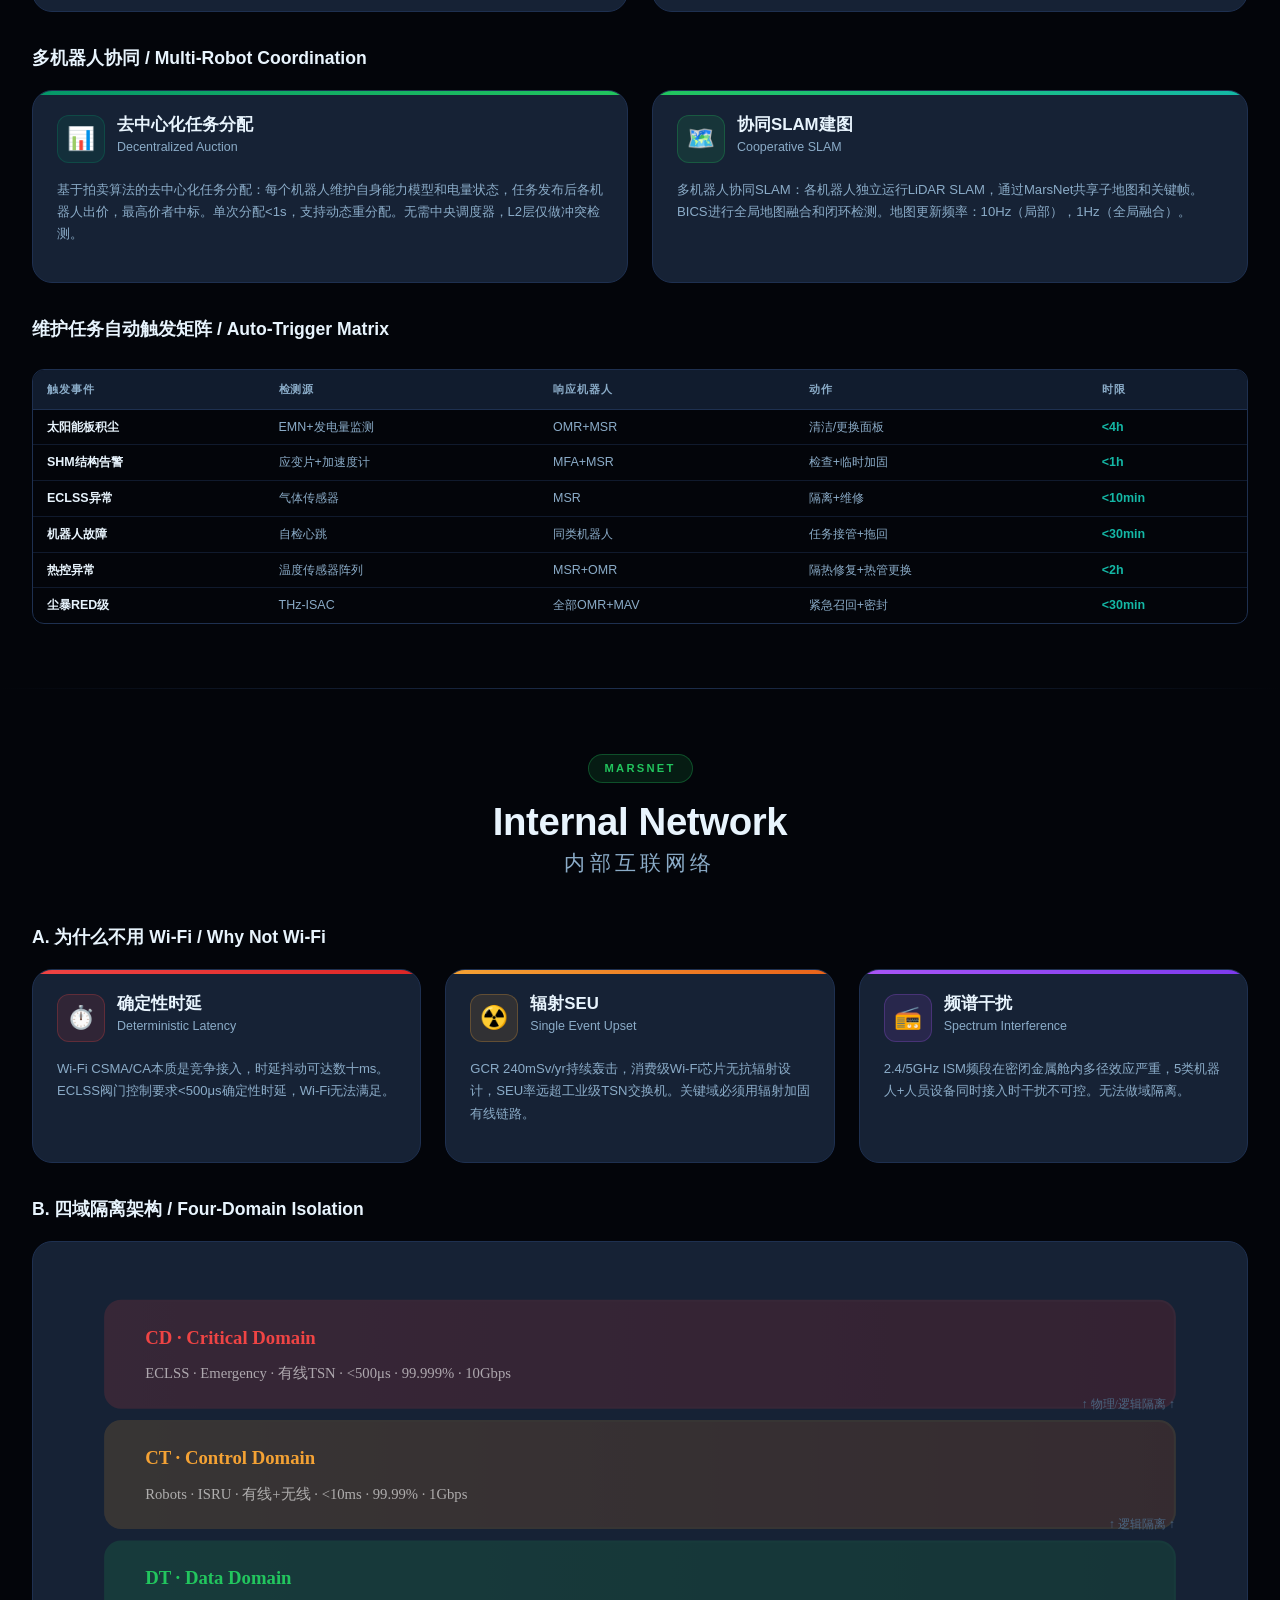
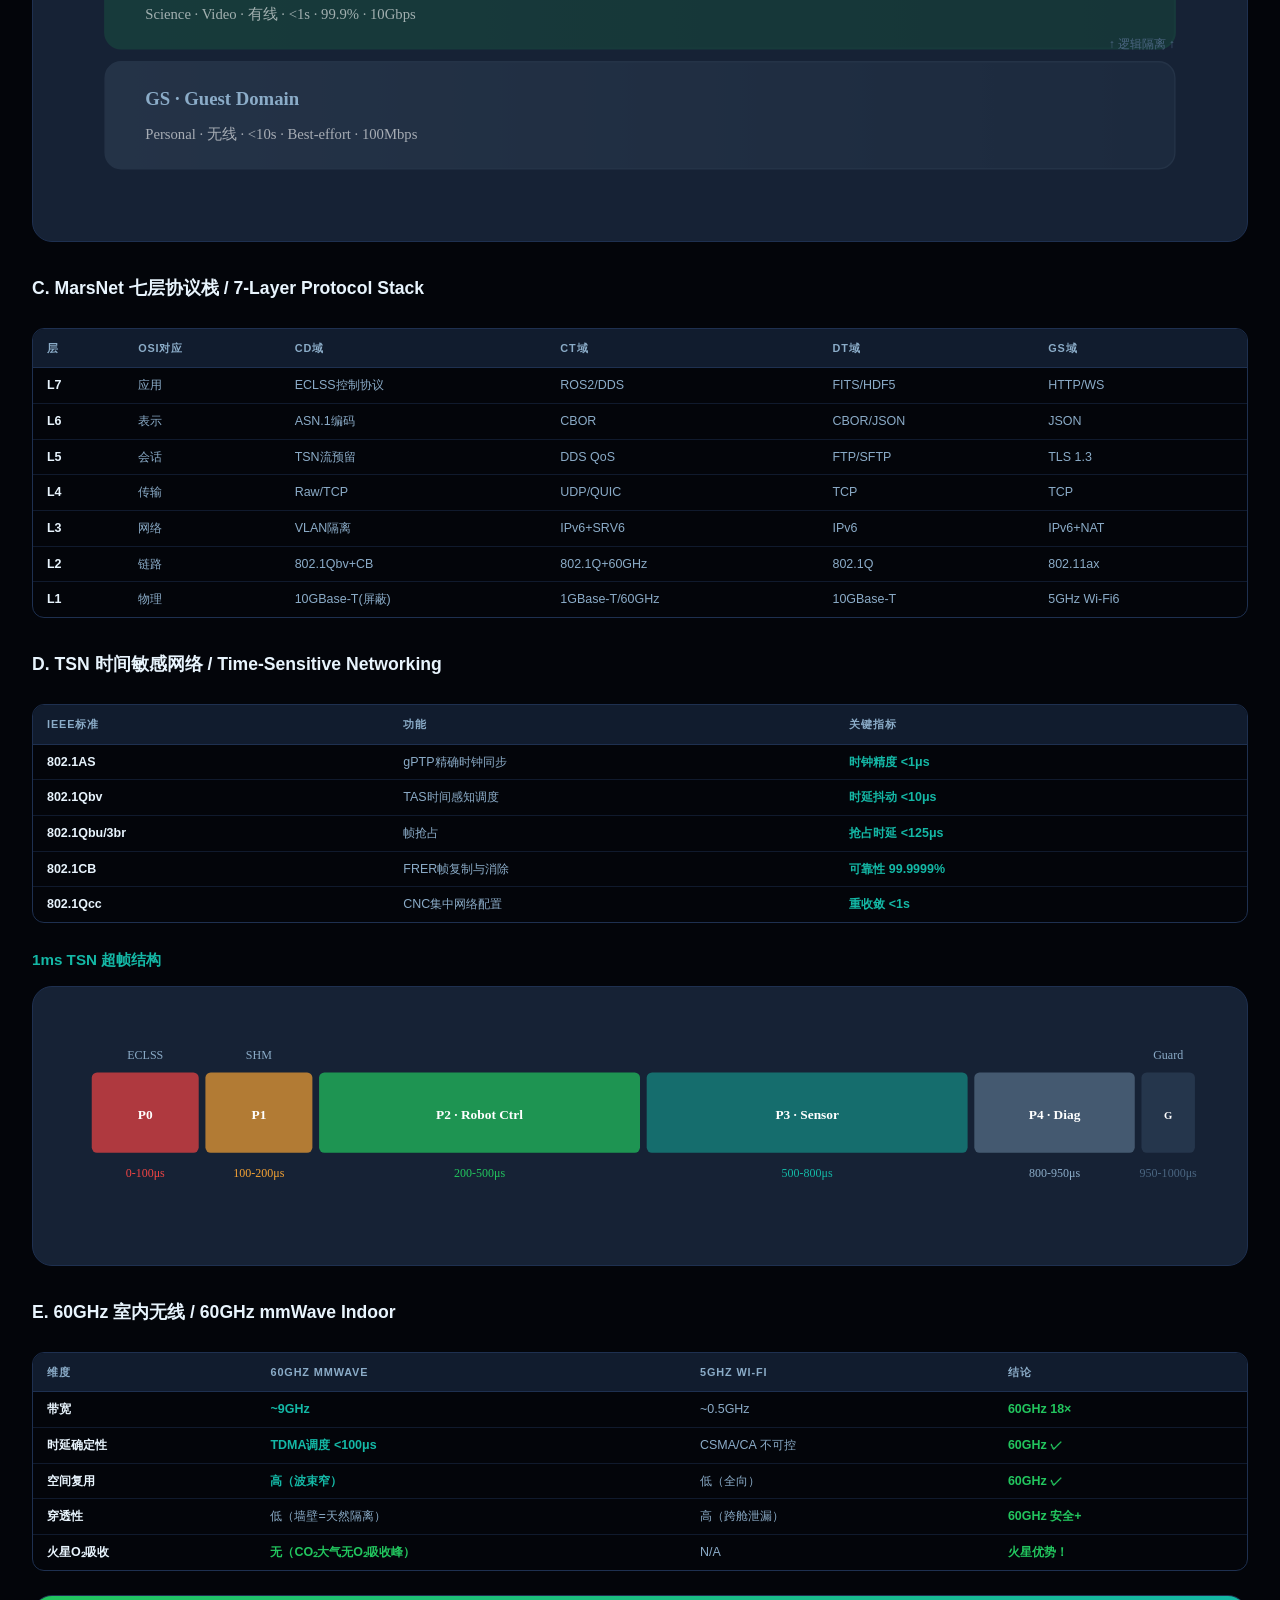
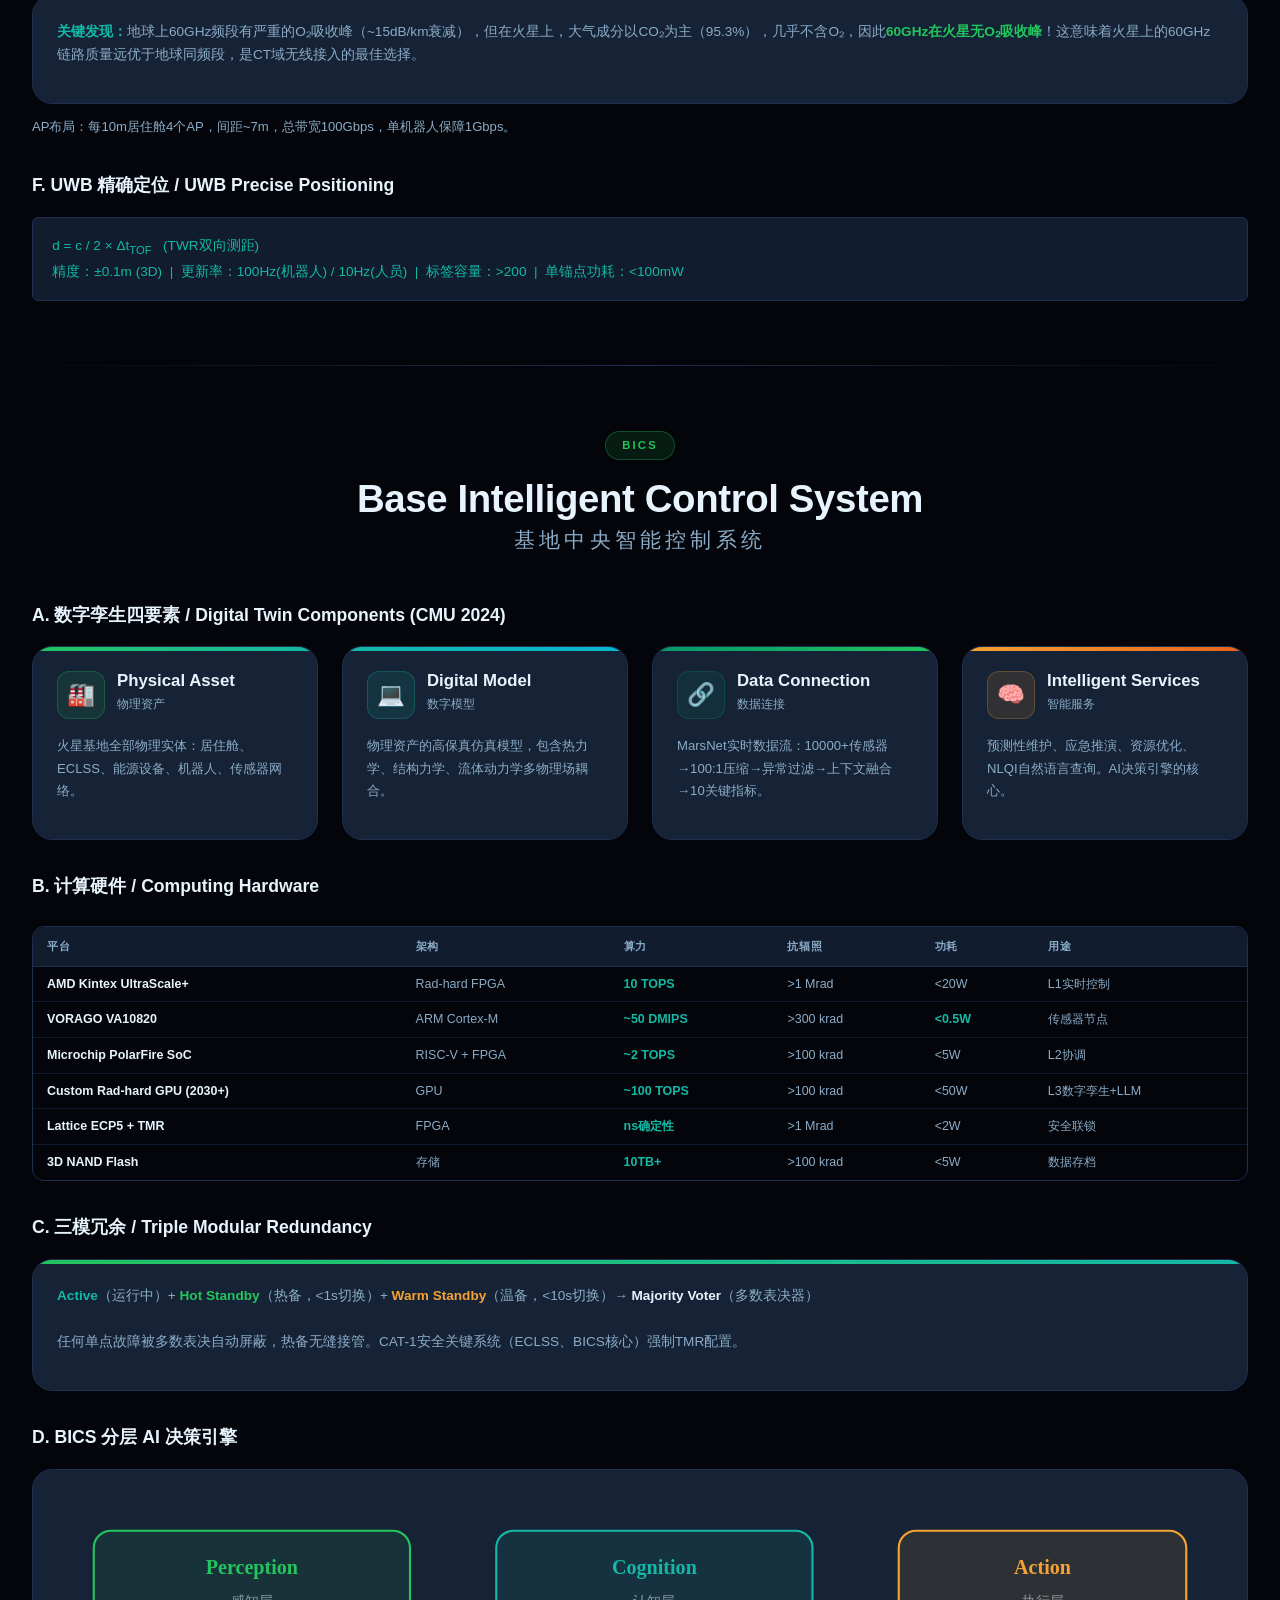
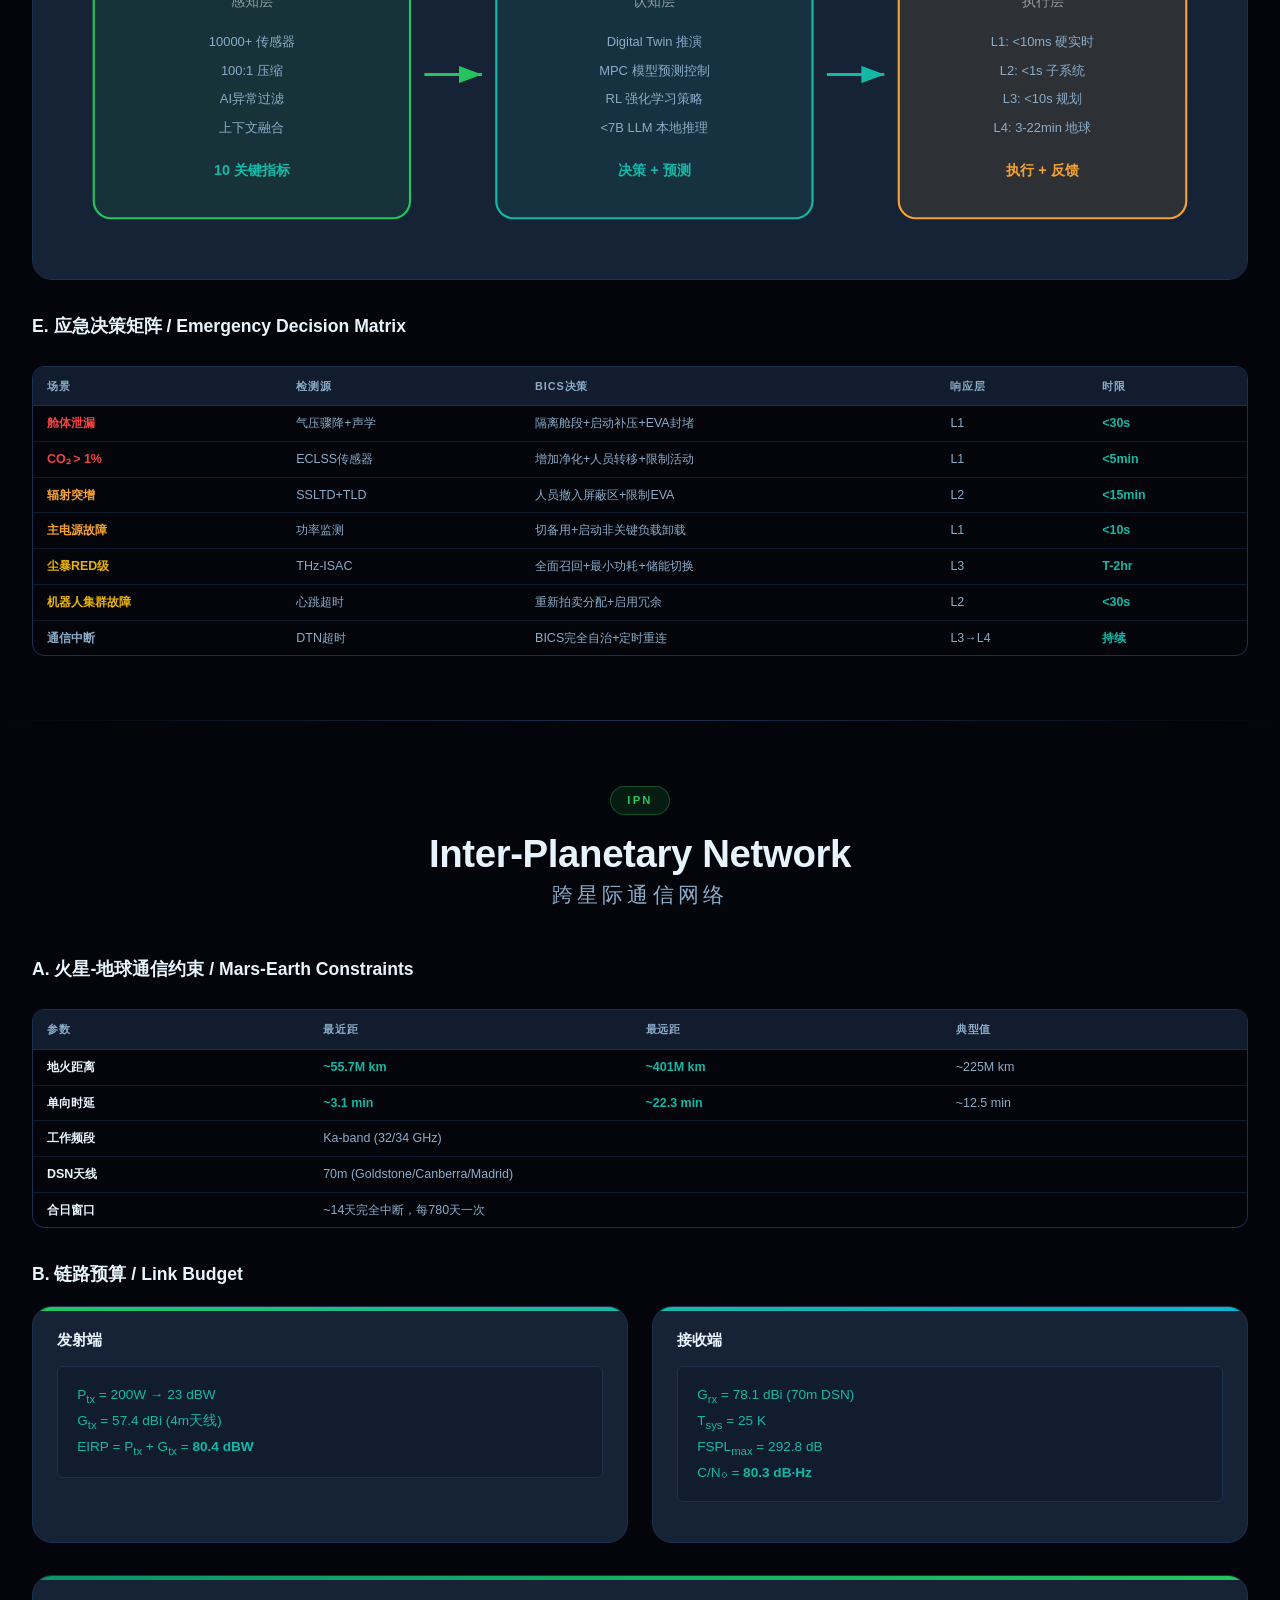
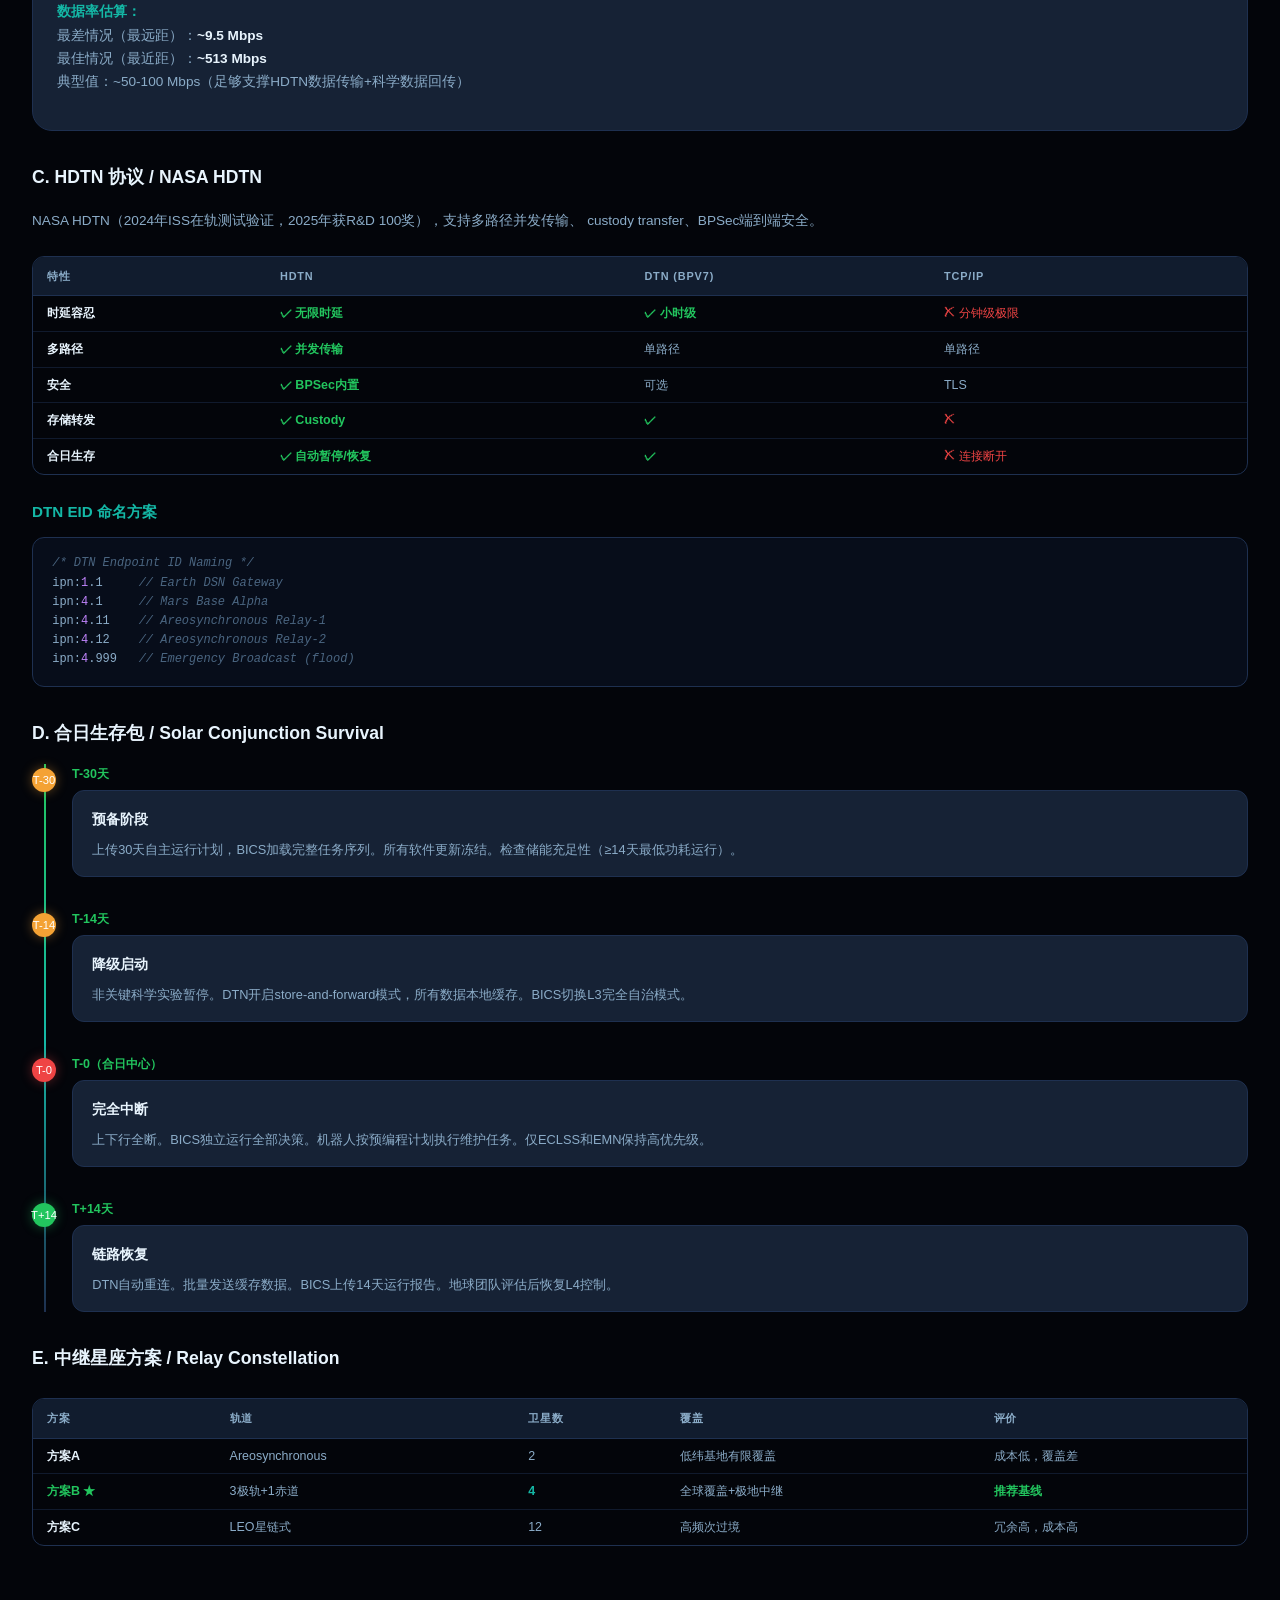
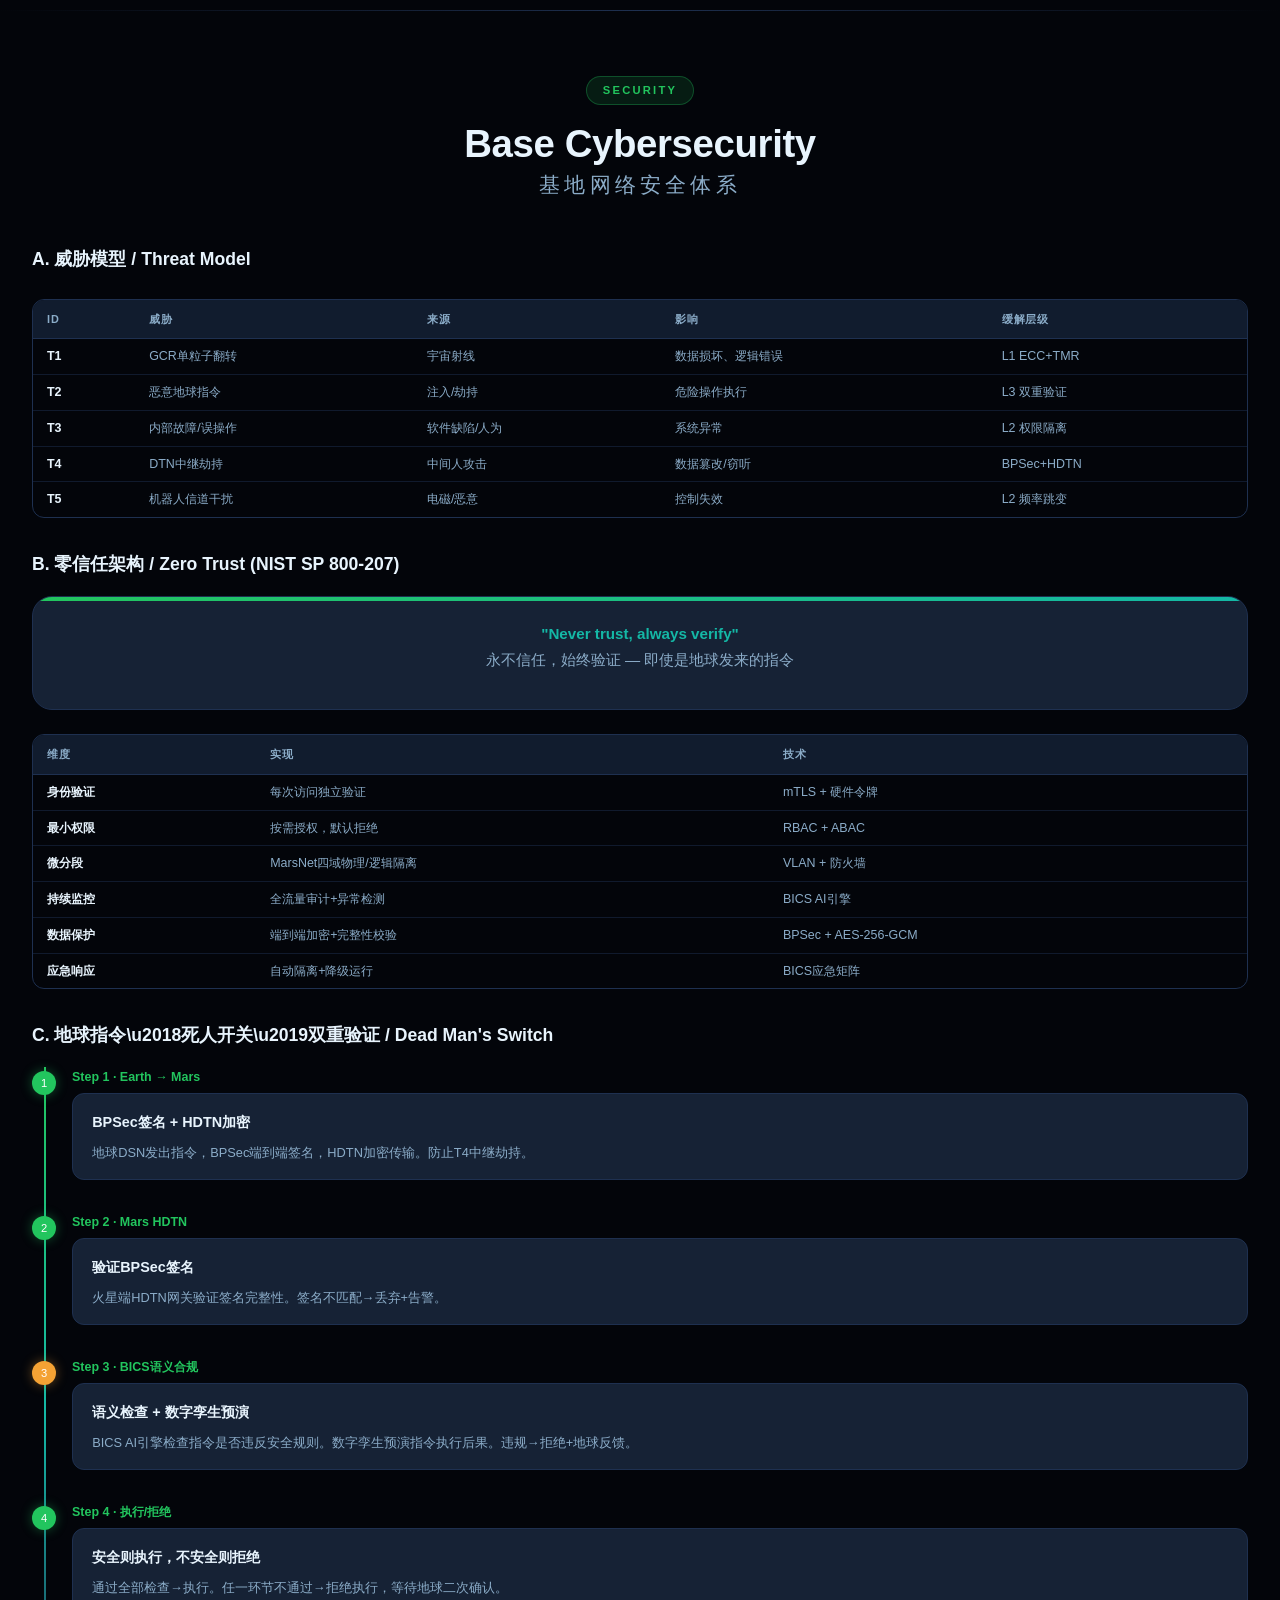
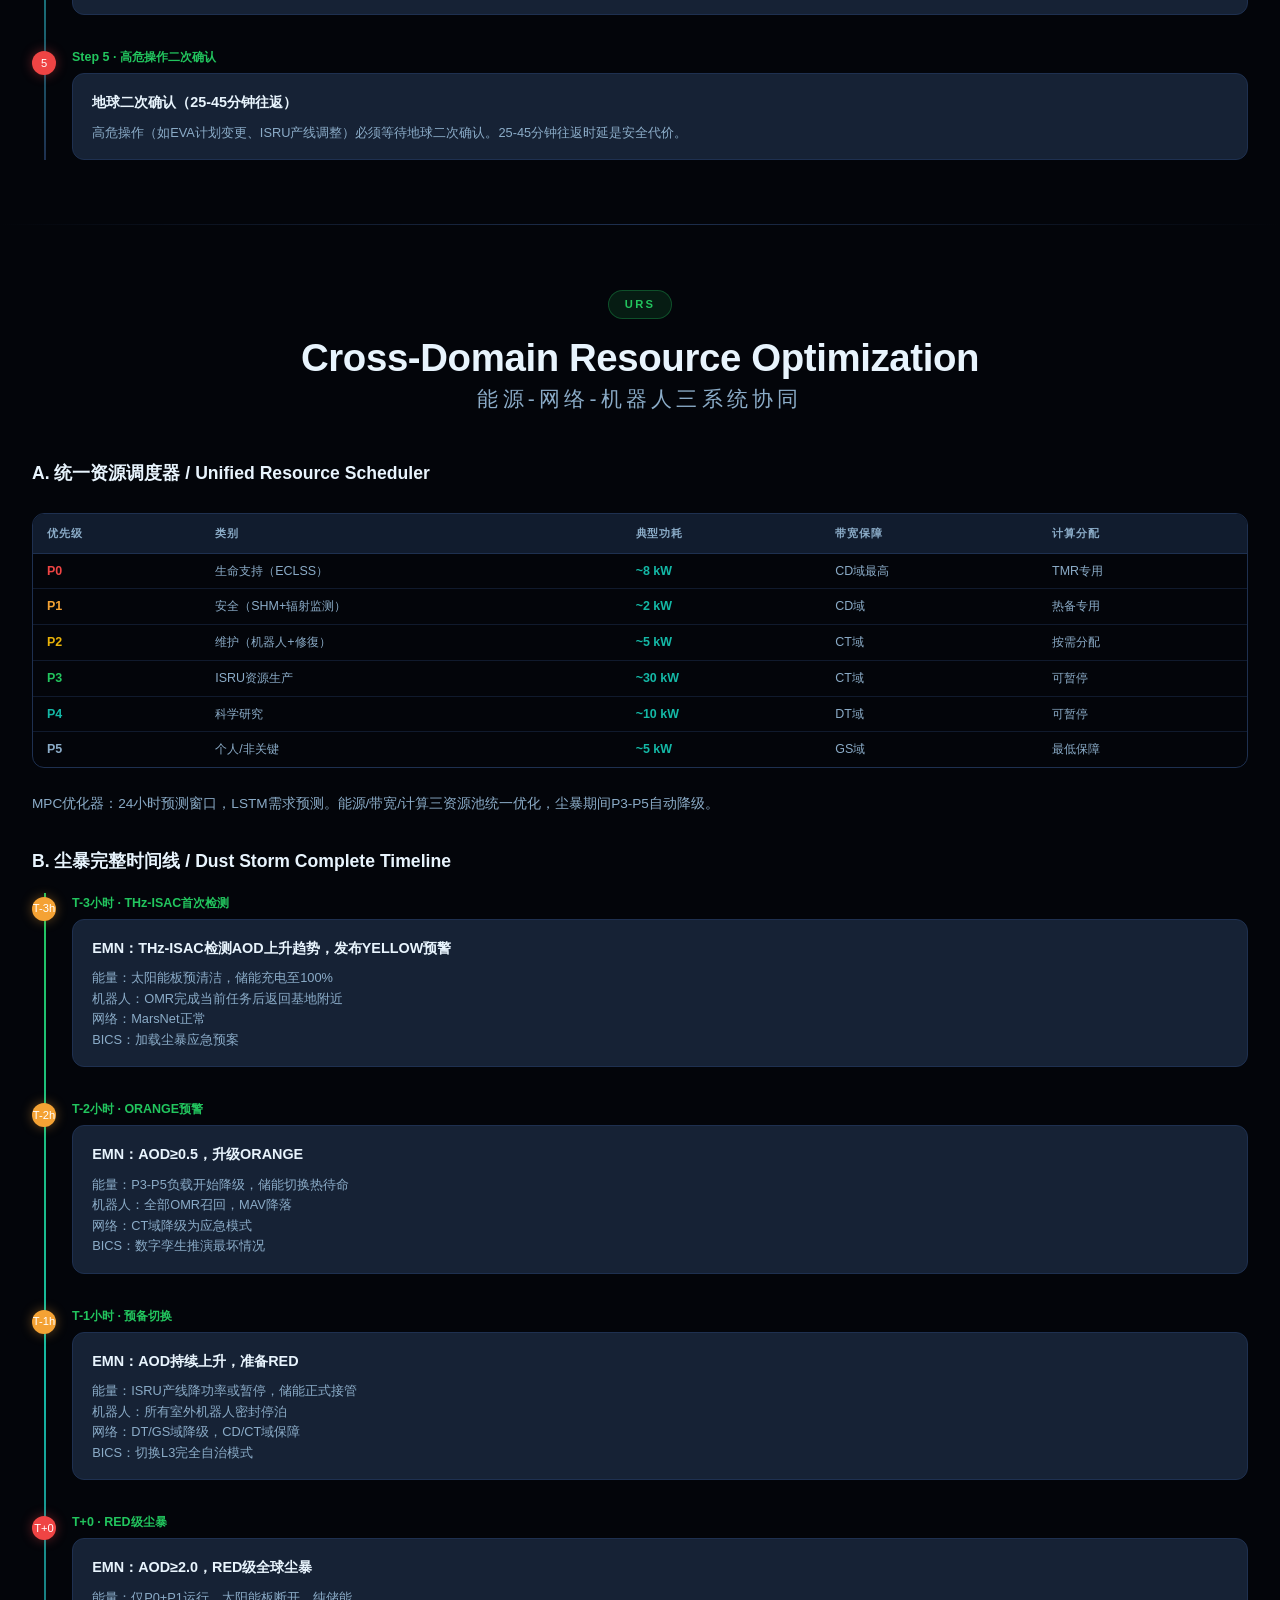
==== commit c08ec374: "feat: add complete bilingual EN_MAP to auxiliary.html (282 entries)" ====
--- a/auxiliary.html
+++ b/auxiliary.html
@@ -170,6 +170,12 @@
     @media(max-width:1024px){.card-grid-2,.card-grid-3,.card-grid-4{grid-template-columns:1fr;}.intro-grid{grid-template-columns:1fr;}}
     @media(max-width:768px){.hero-stats{flex-direction:column;}.stat-item{border-right:none;border-bottom:1px solid var(--space-border);}.stat-item:last-child{border-bottom:none;}#navbar{padding:0 1rem;}.nav-links{display:none;}.container{padding:0 1rem;}}
   </style>
+<style>
+html.lang-en .zh { display: none !important; }
+html.lang-en .en { display: inline !important; }
+html.lang-zh .en { display: none !important; }
+html.lang-zh .zh { display: inline !important; }
+</style>
 </head>
 <body>
 
@@ -1164,77 +1170,390 @@
 
 <!-- BILINGUAL + ANIMATION JS -->
 <script>
-// === EN_MAP ===
-const EN_MAP = {
-  // Nav
-  "能源供应":"Energy Supply","通信系统":"Communication","材料结构":"Materials","辅助系统":"Auxiliary",
-  "返回首页":"← Home",
-  // Hero
-  "辅助系统及互联网络 · 四层自治金字塔架构":"Auxiliary Systems & Network · Four-Layer Autonomous Pyramid",
-  "火星基地辅助系统的工程本质，不是地球工业互联网的简单移植，而是在通信时延3～22分钟、无GPS基础设施、GCR辐射持续轰击、能源极度有限四重边界下，构建一套能够完全自主感知、自主决策、自主执行的闭环智能系统。每一个传感器的选型、每一段网络的协议栈、每一台机器人的控制逻辑，都必须以\u2018地球完全失联14天，系统仍能完美运行\u2019为最低设计标准。":"The engineering essence of Mars base auxiliary systems is not a simple transplant of Earth's industrial internet, but building a closed-loop intelligent system capable of fully autonomous perception, decision, and execution under four boundary conditions: 3-22min communication delay, no GPS infrastructure, continuous GCR radiation bombardment, and extremely limited energy. Every sensor selection, every network protocol stack, every robot control logic must meet the minimum design standard of 'perfect operation for 14 days with complete Earth disconnection'.",
-  "自治层级":"Autonomy Layers","通信时延":"Comm Delay","传感节点":"Sensor Nodes","机器人类型":"Robot Classes","完全自治":"Full Autonomy",
-  // Architecture
-  "四层自治金字塔架构":"Four-Layer Autonomous Pyramid","设计公理：单层失效→下层必须维持生存；双层失效→L1必须保证生命支持":"Axiom: Single-layer failure → lower layer must sustain survival; Dual-layer failure → L1 must guarantee life support",
-  "跨行星决策层":"Cross-Planetary","基地自主规划层":"Base Autonomous","子系统协调层":"Sub-system Coord","硬实时执行层":"Hard Real-time",
-  // EMN
-  "环境监测网络":"Environment Monitoring Network","外层监测":"Outer · 5km","周界监测":"Perimeter · 0-100m","内部监测":"Interior · ECLSS+Habitat",
-  "风速/风向":"Wind Speed/Dir","气温":"Air Temp","地表温度":"Ground Temp","气压":"Pressure","相对湿度":"RH","UV辐射":"UV Index","尘暴光学厚度":"Dust AOD",
-  // Robots
-  "自动化维护机器人系统":"Autonomous Maintenance Robot System","标准化体素 + 装配器 → 自建/自修/自重构":"Standard voxels + assemblers → self-build/repair/reconfigure",
-  "五类机器人规格":"Five Robot Classes","MAV 气动挑战":"MAV Aerodynamic Challenge","悬停功率计算":"Hover Power Calculation","Ingenuity → MAV 演化":"Ingenuity → MAV Evolution",
-  "多机器人协同":"Multi-Robot Coordination","去中心化任务分配":"Decentralized Auction","协同SLAM建图":"Cooperative SLAM","维护任务自动触发矩阵":"Auto-Trigger Matrix",
-  // MarsNet
-  "内部互联网络":"Internal Network","为什么不用 Wi-Fi":"Why Not Wi-Fi","确定性时延":"Deterministic Latency","辐射SEU":"Radiation SEU","频谱干扰":"Spectrum Interference",
-  "四域隔离架构":"Four-Domain Isolation","MarsNet 七层协议栈":"7-Layer Protocol Stack","TSN 时间敏感网络":"Time-Sensitive Networking","1ms TSN 超帧结构":"1ms TSN Superframe",
-  "60GHz 室内无线":"60GHz mmWave Indoor","UWB 精确定位":"UWB Precise Positioning",
-  // BICS
-  "基地中央智能控制系统":"Base Intelligent Control System","数字孪生四要素":"Digital Twin Components","计算硬件":"Computing Hardware","三模冗余":"Triple Modular Redundancy",
-  "BICS 分层 AI 决策引擎":"BICS Layered AI Decision Engine","应急决策矩阵":"Emergency Decision Matrix",
-  // IPN
-  "跨星际通信网络":"Inter-Planetary Network","火星-地球通信约束":"Mars-Earth Constraints","链路预算":"Link Budget",
-  "HDTN 协议":"HDTN Protocol","合日生存包":"Solar Conjunction Survival","中继星座方案":"Relay Constellation",
-  // Security
-  "基地网络安全体系":"Base Cybersecurity","威胁模型":"Threat Model","零信任架构":"Zero Trust Architecture","地球指令\u2018死人开关\u2019双重验证":"Dead Man's Switch Dual Verification",
-  // URS
-  "能源-网络-机器人三系统协同":"Cross-Domain Resource Optimization","统一资源调度器":"Unified Resource Scheduler","尘暴完整时间线":"Dust Storm Complete Timeline",
-  "生命支持（ECLSS）":"Life Support","安全（SHM+辐射监测）":"Safety","维护（机器人+修復）":"Maintenance","ISRU资源生产":"ISRU Production","科学研究":"Science","个人/非关键":"Personal/Non-critical",
-  // MarsNav
-  "火星导航与时间系统":"Mars Navigation & Time","火星时间定义":"Mars Time System","MarsNav 定位层级":"Positioning Tiers","室内":"Indoor","近场":"Near-field","远场":"Far-field","绝对":"Absolute",
-  // HMI
-  "人机交互系统":"Human-Machine Interface","CAIDS 信息管道":"Information Pipeline","NLQI 自然语言查询界面":"Natural Language Query",
-  // Integration
-  "系统综合集成":"System Integration","接口控制矩阵":"Interface Control Matrix","完整数据流":"Data Flow Architecture",
-  // Reliability
-  "系统冗余性与可靠性":"System Reliability","三级可靠性":"Reliability Tiers","MarsNet 降级层级":"Degradation Tiers","安全关键":"Safety Critical","任务关键":"Mission Critical","任务支撑":"Mission Support",
-  // Summary
-  "工程参数总表":"Engineering Parameter Summary",
-  // Dialog
-  "航天员":"Astronaut","当前基地最需要关注的三个问题是什么？":"BICS, what are the top 3 concerns for the base right now?",
+// ===== Bilingual Translation System =====
+(function(){
+
+var EN_MAP = {
+  '.nav-logo .nav-logo-zh': 'Mars Base Alpha',
+  '.nav-links .nav-link:nth-child(1)': '⚡ Energy Supply',
+  '.nav-links .nav-link:nth-child(2)': '📡 Communication',
+  '.nav-links .nav-link:nth-child(3)': '🏗️ Materials',
+  '.nav-links .nav-link:nth-child(4)': '🔗 Auxiliary',
+  '.btn-back': '← Back to Home',
+  '#hero .hero-badge': 'Section 3.4 · Auxiliary Systems & Network',
+  '#hero .hero-title .hero-title-zh': 'Auxiliary Systems & Network · Four-Layer Autonomous Pyramid',
+  '#hero .hero-subtitle': 'The engineering essence of Mars base auxiliary systems is not a simple transplant of Earth’s industrial internet, but building a closed-loop intelligent system capable of fully autonomous perception, decision, and execution under four boundary conditions: 3-22min communication delay, no GPS infrastructure, continuous GCR radiation bombardment, and extremely limited energy. Every sensor selection, every network protocol stack, every robot control logic must meet the minimum design standard of ‘perfect operation for 14 days with complete Earth disconnection’.',
+  '#hero .stat-item:nth-child(1) .stat-label': 'Autonomy Layers',
+  '#hero .stat-item:nth-child(2) .stat-label': 'Comm Delay',
+  '#hero .stat-item:nth-child(3) .stat-label': 'Sensor Nodes',
+  '#hero .stat-item:nth-child(4) .stat-label': 'Robot Classes',
+  '#hero .stat-item:nth-child(5) .stat-label': 'Full Autonomy',
+  '#architecture .section-header p': 'Axiom: Single-layer failure → lower layer must sustain survival; Dual-layer failure → L1 must guarantee life support',
+  '#architecture .diagram-svg text:nth-of-type(3)': 'L4 · Cross-Planetary',
+  '#architecture .diagram-svg text:nth-of-type(5)': 'Cross-Planetary Decision · 3-22min',
+  '#architecture .diagram-svg text:nth-of-type(8)': 'L3 · Base Autonomous',
+  '#architecture .diagram-svg text:nth-of-type(10)': 'Base Autonomous Planning · <10s',
+  '#architecture .diagram-svg text:nth-of-type(13)': 'L2 · Sub-system Coord',
+  '#architecture .diagram-svg text:nth-of-type(15)': 'Sub-system Coordination · <1s',
+  '#architecture .diagram-svg text:nth-of-type(18)': 'L1 · Hard Real-time',
+  '#architecture .diagram-svg text:nth-of-type(20)': 'Hard Real-time Execution · <10ms',
+  '#architecture .diagram-svg text:nth-of-type(24)': 'Mission Planning',
+  '#architecture .diagram-svg text:nth-of-type(25)': 'Emergency Response',
+  '#architecture .diagram-svg text:nth-of-type(26)': 'Multi-robot Task',
+  '#architecture .diagram-svg text:nth-of-type(27)': 'Life Support',
+  '#architecture .card-grid-4 .card:nth-child(1) h3': 'Cross-Planetary',
+  '#architecture .card-grid-4 .card:nth-child(1) .zh-sub': 'Cross-Planetary Decision Layer',
+  '#architecture .card-grid-4 .card:nth-child(1) .card-body': 'Earth expert system provides strategic guidance via DTN link, 3-22min one-way delay. Mission planning, science priorities, resource allocation strategy.',
+  '#architecture .card-grid-4 .card:nth-child(1) .metric:nth-child(1) .metric-label': 'Resp. Delay',
+  '#architecture .card-grid-4 .card:nth-child(1) .metric:nth-child(2) .metric-label': 'Protocol',
+  '#architecture .card-grid-4 .card:nth-child(2) h3': 'Base Autonomous',
+  '#architecture .card-grid-4 .card:nth-child(2) .zh-sub': 'Base Autonomous Planning',
+  '#architecture .card-grid-4 .card:nth-child(2) .card-body': 'Digital twin + LLM inference engine, emergency response <10s. Independently complete all decisions during Earth disconnection, including dust storm response and equipment fault diagnosis.',
+  '#architecture .card-grid-4 .card:nth-child(2) .metric:nth-child(1) .metric-label': 'Resp. Delay',
+  '#architecture .card-grid-4 .card:nth-child(2) .metric:nth-child(2) .metric-label': 'Tech Stack',
+  '#architecture .card-grid-4 .card:nth-child(3) h3': 'Sub-system Coord',
+  '#architecture .card-grid-4 .card:nth-child(3) .zh-sub': 'Sub-system Coordination',
+  '#architecture .card-grid-4 .card:nth-child(3) .card-body': 'Sensor fusion, robot task scheduling, ISRU production management. Multi-robot cooperation uses decentralized auction algorithm, <1s for reallocation.',
+  '#architecture .card-grid-4 .card:nth-child(3) .metric:nth-child(1) .metric-label': 'Resp. Delay',
+  '#architecture .card-grid-4 .card:nth-child(3) .metric:nth-child(2) .metric-label': 'Network',
+  '#architecture .card-grid-4 .card:nth-child(4) h3': 'Hard Real-time',
+  '#architecture .card-grid-4 .card:nth-child(4) .zh-sub': 'Hard Real-time Execution',
+  '#architecture .card-grid-4 .card:nth-child(4) .card-body': 'PLC/FPGA directly drives actuators, safety interlock <10ms. ECLSS valve control, pressure release, fire suppression — undelayable life support.',
+  '#architecture .card-grid-4 .card:nth-child(4) .metric:nth-child(1) .metric-label': 'Resp. Delay',
+  '#architecture .card-grid-4 .card:nth-child(4) .metric:nth-child(2) .metric-label': 'Hardware',
+  '#emn h3:nth-of-type(1)': 'A. MEDA Engineering Baseline',
+  '#emn .data-table-wrap:first-of-type .data-table thead tr': '<th>Sensor</th><th>Parameter</th><th>Range</th><th>Accuracy</th><th>Rate</th><th>Power</th>',
+  '#emn .data-table-wrap:first-of-type .data-table tbody tr:nth-child(1) td.td-highlight': 'Wind Speed/Dir',
+  '#emn .data-table-wrap:first-of-type .data-table tbody tr:nth-child(2) td.td-highlight': 'Air Temperature',
+  '#emn .data-table-wrap:first-of-type .data-table tbody tr:nth-child(3) td.td-highlight': 'Ground Temp',
+  '#emn .data-table-wrap:first-of-type .data-table tbody tr:nth-child(4) td.td-highlight': 'Pressure',
+  '#emn .data-table-wrap:first-of-type .data-table tbody tr:nth-child(5) td.td-highlight': 'Relative Humidity',
+  '#emn .data-table-wrap:first-of-type .data-table tbody tr:nth-child(6) td.td-highlight': 'UV Index',
+  '#emn .data-table-wrap:first-of-type .data-table tbody tr:nth-child(7) td.td-highlight': 'Dust AOD',
+  '#emn h3:nth-of-type(2)': 'B. MarsMon Three-Layer Architecture',
+  '#emn .card-grid-3 .card:nth-child(1) h3': 'Outer Monitoring',
+  '#emn .card-grid-3 .card:nth-child(1) .zh-sub': 'Outer · 5km Radius',
+  '#emn .card-grid-3 .card:nth-child(1) .card-body': 'Weather station array, THz-ISAC dust storm detection nodes, seismometer network. 5km radius environment situational awareness.',
+  '#emn .card-grid-3 .card:nth-child(2) h3': 'Perimeter Monitoring',
+  '#emn .card-grid-3 .card:nth-child(2) .zh-sub': 'Perimeter · 0-100m',
+  '#emn .card-grid-3 .card:nth-child(2) .card-body': 'Radiation monitoring nodes, dust accumulation sensors, thermal imaging cameras, micrometeorite impact detectors. Real-time habitat shell health monitoring.',
+  '#emn .card-grid-3 .card:nth-child(3) h3': 'Interior Monitoring',
+  '#emn .card-grid-3 .card:nth-child(3) .zh-sub': 'Interior · ECLSS+Habitat',
+  '#emn .card-grid-3 .card:nth-child(3) .card-body': 'ECLSS sensors (O₂/CO₂/pressure/temp/humidity), acoustic leak detection, personnel wearable vital signs monitoring. Life support closed-loop core.',
+  '#emn h3:nth-of-type(3)': 'C. THz-ISAC Dust Storm Detection',
+  '#emn .data-table-wrap:nth-of-type(2) .data-table thead tr': '<th>Level</th><th>AOD Range</th><th>Meaning</th><th>Auto Response</th>',
+  '#emn .data-table-wrap:nth-of-type(2) .data-table tbody tr:nth-child(1) td:nth-child(3)': 'Clear atmosphere, normal operations',
+  '#emn .data-table-wrap:nth-of-type(2) .data-table tbody tr:nth-child(1) td:nth-child(4)': 'None',
+  '#emn .data-table-wrap:nth-of-type(2) .data-table tbody tr:nth-child(2) td:nth-child(3)': 'Light dust, visibility reduced',
+  '#emn .data-table-wrap:nth-of-type(2) .data-table tbody tr:nth-child(2) td:nth-child(4)': 'OMR recall, solar panel pre-clean',
+  '#emn .data-table-wrap:nth-of-type(2) .data-table tbody tr:nth-child(3) td:nth-child(3)': 'Moderate dust storm, solar power drops',
+  '#emn .data-table-wrap:nth-of-type(2) .data-table tbody tr:nth-child(3) td:nth-child(4)': 'All outdoor robots recall, battery switch',
+  '#emn .data-table-wrap:nth-of-type(2) .data-table tbody tr:nth-child(4) td:nth-child(3)': 'Global dust storm, survival mode',
+  '#emn .data-table-wrap:nth-of-type(2) .data-table tbody tr:nth-child(4) td:nth-child(4)': 'BICS full takeover, minimum power',
+  '#emn h3:nth-of-type(4)': 'D. Radiation Monitoring',
+  '#emn .data-table-wrap:nth-of-type(3) .data-table thead tr': '<th>Detector</th><th>Measurement</th><th>Power</th><th>Feature</th>',
+  '#emn .data-table-wrap:nth-of-type(3) .data-table tbody tr:nth-child(1) td.td-highlight': 'SSLTD',
+  '#emn .data-table-wrap:nth-of-type(3) .data-table tbody tr:nth-child(1) td:nth-child(2)': 'γ/neutron dose rate',
+  '#emn .data-table-wrap:nth-of-type(3) .data-table tbody tr:nth-child(1) td:nth-child(4)': 'Real-time readout, high sensitivity',
+  '#emn .data-table-wrap:nth-of-type(3) .data-table tbody tr:nth-child(2) td.td-highlight': 'TLD',
+  '#emn .data-table-wrap:nth-of-type(3) .data-table tbody tr:nth-child(2) td:nth-child(2)': 'Cumulative dose',
+  '#emn .data-table-wrap:nth-of-type(3) .data-table tbody tr:nth-child(2) td:nth-child(4)': 'Passive accumulation, periodic readout',
+  '#emn .data-table-wrap:nth-of-type(3) .data-table tbody tr:nth-child(3) td.td-highlight': 'Si PIN',
+  '#emn .data-table-wrap:nth-of-type(3) .data-table tbody tr:nth-child(3) td:nth-child(2)': 'Charged particle spectrum',
+  '#emn .data-table-wrap:nth-of-type(3) .data-table tbody tr:nth-child(3) td:nth-child(4)': 'Strong particle identification',
+  '#emn .data-table-wrap:nth-of-type(3) .data-table tbody tr:nth-child(4) td.td-highlight': '³He Tube',
+  '#emn .data-table-wrap:nth-of-type(3) .data-table tbody tr:nth-child(4) td:nth-child(2)': 'Thermal neutron flux',
+  '#emn .data-table-wrap:nth-of-type(3) .data-table tbody tr:nth-child(4) td:nth-child(4)': 'GCR secondary neutron monitoring',
+  '#emn > p': 'Kriging interpolation generates 2D dose rate distribution, 1 Sol update cycle, 1m×1m resolution. Used to mark occupancy restriction and insufficient shielding zones.',
+  '#robots .card:first-of-type h3': 'ARMADAS Paradigm',
+  '#robots .card:first-of-type .zh-sub': 'Standard Voxels + Assemblers → Self-build/Repair/Reconfigure',
+  '#robots .card:first-of-type .card-body': 'ARMADAS: decompose base structures into standardized voxel units, assembled/disassembled/reconfigured by dedicated assembler robots. Repair = replace damaged voxels + reassemble; Expansion = manufacture new voxels + assemble; Reconfiguration = dismantle old-area voxels + assemble new area. Material closed-loop: Mars soil → voxel → structure → recycle → remanufacture.',
+  '#robots h3:nth-of-type(2)': 'Five Robot Classes',
+  '#robots .data-table-wrap:first-of-type .data-table thead tr': '<th>Class</th><th>Name</th><th>Scenario</th><th>Key Specs</th><th>Navigation</th><th>Power</th>',
+  '#robots .data-table-wrap:first-of-type .data-table tbody tr:nth-child(1) td:nth-child(3)': 'Indoor Fixed Ops',
+  '#robots .data-table-wrap:first-of-type .data-table tbody tr:nth-child(2) td:nth-child(3)': 'Indoor Mobile',
+  '#robots .data-table-wrap:first-of-type .data-table tbody tr:nth-child(3) td:nth-child(3)': 'Outdoor Maintenance',
+  '#robots .data-table-wrap:first-of-type .data-table tbody tr:nth-child(4) td:nth-child(3)': 'Aerial Recon.',
+  '#robots .data-table-wrap:first-of-type .data-table tbody tr:nth-child(5) td:nth-child(3)': 'Heavy ISRU Mining',
+  '#robots h3:nth-of-type(3)': 'MAV Aerodynamic Challenge',
+  '#robots h3:nth-of-type(4)': 'Multi-Robot Coordination',
+  '#robots h3:nth-of-type(5)': 'Auto-Trigger Matrix',
+  '#marsnet h3:nth-of-type(1)': 'A. Why Not Wi-Fi',
+  '#marsnet h3:nth-of-type(2)': 'B. Four-Domain Isolation',
+  '#marsnet h3:nth-of-type(3)': 'C. MarsNet 7-Layer Protocol Stack',
+  '#marsnet h3:nth-of-type(4)': 'D. Time-Sensitive Networking (TSN)',
+  '#marsnet h4:nth-of-type(1)': '1ms TSN Superframe Structure',
+  '#marsnet h3:nth-of-type(5)': 'E. 60GHz mmWave Indoor Wireless',
+  '#marsnet h3:nth-of-type(6)': 'F. UWB Precise Positioning',
+  '#bics h3:nth-of-type(1)': 'A. Digital Twin Components (CMU 2024)',
+  '#bics h3:nth-of-type(2)': 'B. Computing Hardware',
+  '#bics h3:nth-of-type(3)': 'C. Triple Modular Redundancy',
+  '#bics h3:nth-of-type(4)': 'D. BICS Layered AI Decision Engine',
+  '#bics h3:nth-of-type(5)': 'E. Emergency Decision Matrix',
+  '#ipn h3:nth-of-type(1)': 'A. Mars-Earth Communication Constraints',
+  '#ipn h3:nth-of-type(2)': 'B. Link Budget',
+  '#ipn h3:nth-of-type(3)': 'C. NASA HDTN Protocol',
+  '#ipn h3:nth-of-type(4)': 'D. Solar Conjunction Survival',
+  '#ipn h3:nth-of-type(5)': 'E. Relay Constellation',
+  '#security h3:nth-of-type(1)': 'A. Threat Model',
+  '#security h3:nth-of-type(2)': 'B. Zero Trust Architecture (NIST SP 800-207)',
+  '#security h3:nth-of-type(3)': 'C. Dead Man’s Switch Dual Verification',
+  '#urs h3:nth-of-type(1)': 'A. Unified Resource Scheduler',
+  '#urs h3:nth-of-type(2)': 'B. Dust Storm Complete Timeline',
+  '#marsnav h3:nth-of-type(1)': 'A. Mars Time System',
+  '#marsnav h3:nth-of-type(2)': 'B. MarsNav Positioning Tiers',
+  '#hmi h3:nth-of-type(1)': 'A. CAIDS Information Pipeline',
+  '#hmi h3:nth-of-type(2)': 'B. NLQI Natural Language Query',
+  '#integration h3:nth-of-type(1)': 'A. Interface Control Matrix',
+  '#integration h3:nth-of-type(2)': 'B. Data Flow Architecture',
+  '#reliability h3:nth-of-type(1)': 'A. Reliability Tiers (NASA-STD-8719.13C)',
+  '#reliability h3:nth-of-type(2)': 'B. MarsNet Degradation Tiers',
+  '#summary .card.card-green .card-body': '<strong style="color:var(--aux-teal);font-size:1.2rem;">EMN (Perception) + BICS (Thinking) + Robots (Execution) + DTN (Communication) = Autonomous Nervous System</strong><br><span style="color:var(--text-secondary);">This is not Earth’s industrial internet ported to Mars; this is a survival architecture derived from physical constraint equations.</span>',
+  '#footer .footer-text': 'Mars Base Alpha · Auxiliary Systems & Network · Section 3.4<br>First-principles design, all parameters with sources and confidence levels',
+  '#marsnet .card-grid-3:first-of-type .card:nth-child(1) h3': 'Deterministic Latency',
+  '#marsnet .card-grid-3:first-of-type .card:nth-child(1) .zh-sub': 'Deterministic Latency',
+  '#marsnet .card-grid-3:first-of-type .card:nth-child(1) .card-body': 'Wi-Fi CSMA/CA is inherently contention-based, with delay jitter up to tens of ms. ECLSS valve control requires <500μs deterministic latency; Wi-Fi cannot meet this.',
+  '#marsnet .card-grid-3:first-of-type .card:nth-child(2) h3': 'Radiation SEU',
+  '#marsnet .card-grid-3:first-of-type .card:nth-child(2) .zh-sub': 'Single Event Upset',
+  '#marsnet .card-grid-3:first-of-type .card:nth-child(2) .card-body': 'GCR 240mSv/yr continuous bombardment. Consumer-grade Wi-Fi chips have no radiation-hardened design; SEU rate far exceeds industrial TSN switches. Critical domains must use rad-hard wired links.',
+  '#marsnet .card-grid-3:first-of-type .card:nth-child(3) h3': 'Spectrum Interference',
+  '#marsnet .card-grid-3:first-of-type .card:nth-child(3) .zh-sub': 'Spectrum Interference',
+  '#marsnet .card-grid-3:first-of-type .card:nth-child(3) .card-body': '2.4/5GHz ISM band has severe multipath effects in enclosed metal cabins. 5 robot classes + personnel devices simultaneously accessing causes uncontrollable interference. Cannot do domain isolation.',
+  '#marsnet .card.card-green .card-body': '<strong style="color:var(--aux-teal);">Key Finding:</strong> On Earth, 60GHz band has severe O₂ absorption peak (~15dB/km attenuation), but on Mars, the atmosphere is 95.3% CO₂ with virtually no O₂, so <strong style="color:var(--aux-green);">60GHz has no O₂ absorption peak on Mars!</strong> This means Mars 60GHz link quality far exceeds Earth’s same band, making it the optimal choice for CT domain wireless access.',
+  '#bics .card-grid-4 .card:nth-child(1) .card-body': 'All physical entities of Mars base: habitats, ECLSS, energy equipment, robots, sensor networks.',
+  '#bics .card-grid-4 .card:nth-child(1) .zh-sub': 'Physical Assets',
+  '#bics .card-grid-4 .card:nth-child(2) .card-body': 'High-fidelity simulation models of physical assets, including multi-physics coupling of thermodynamics, structural mechanics, and fluid dynamics.',
+  '#bics .card-grid-4 .card:nth-child(2) .zh-sub': 'Digital Model',
+  '#bics .card-grid-4 .card:nth-child(3) .card-body': 'MarsNet real-time data stream: 10000+ sensors → 100:1 compression → anomaly filtering → context fusion → 10 key indicators.',
+  '#bics .card-grid-4 .card:nth-child(3) .zh-sub': 'Data Connection',
+  '#bics .card-grid-4 .card:nth-child(4) .card-body': 'Predictive maintenance, emergency simulation, resource optimization, NLQI natural language query. Core of AI decision engine.',
+  '#bics .card-grid-4 .card:nth-child(4) .zh-sub': 'Intelligent Services',
+  '#bics .card.card-green .card-body': '<strong style="color:var(--aux-teal);">Active</strong> (running) + <strong style="color:var(--aux-green);">Hot Standby</strong> (<1s switchover) + <strong style="color:var(--mars-amber);">Warm Standby</strong> (<10s switchover) → <strong style="color:var(--text-primary);">Majority Voter</strong><br><br>Any single-point failure is automatically masked by majority voting; hot standby seamlessly takes over. CAT-1 safety-critical systems (ECLSS, BICS core) require mandatory TMR configuration.',
+  '#bics .data-table-wrap:nth-of-type(2) .data-table thead tr': '<th>Scenario</th><th>Detection Source</th><th>BICS Decision</th><th>Response Layer</th><th>Time Limit</th>',
+  '#bics .data-table-wrap:nth-of-type(2) .data-table tbody tr:nth-child(1) td:nth-child(1)': 'Habitat Leak',
+  '#bics .data-table-wrap:nth-of-type(2) .data-table tbody tr:nth-child(1) td:nth-child(2)': 'Pressure drop + Acoustic',
+  '#bics .data-table-wrap:nth-of-type(2) .data-table tbody tr:nth-child(1) td:nth-child(3)': 'Isolate segment + Pressurize + EVA seal',
+  '#bics .data-table-wrap:nth-of-type(2) .data-table tbody tr:nth-child(1) td:nth-child(4)': 'L1',
+  '#bics .data-table-wrap:nth-of-type(2) .data-table tbody tr:nth-child(2) td:nth-child(1)': 'CO₂ > 1%',
+  '#bics .data-table-wrap:nth-of-type(2) .data-table tbody tr:nth-child(2) td:nth-child(2)': 'ECLSS Sensors',
+  '#bics .data-table-wrap:nth-of-type(2) .data-table tbody tr:nth-child(2) td:nth-child(3)': 'Increase purification + Transfer crew + Restrict activity',
+  '#bics .data-table-wrap:nth-of-type(2) .data-table tbody tr:nth-child(2) td:nth-child(4)': 'L1',
+  '#bics .data-table-wrap:nth-of-type(2) .data-table tbody tr:nth-child(3) td:nth-child(1)': 'Radiation Spike',
+  '#bics .data-table-wrap:nth-of-type(2) .data-table tbody tr:nth-child(3) td:nth-child(2)': 'SSLTD + TLD',
+  '#bics .data-table-wrap:nth-of-type(2) .data-table tbody tr:nth-child(3) td:nth-child(3)': 'Crew to shielded area + Restrict EVA',
+  '#bics .data-table-wrap:nth-of-type(2) .data-table tbody tr:nth-child(3) td:nth-child(4)': 'L2',
+  '#bics .data-table-wrap:nth-of-type(2) .data-table tbody tr:nth-child(4) td:nth-child(1)': 'Main Power Failure',
+  '#bics .data-table-wrap:nth-of-type(2) .data-table tbody tr:nth-child(4) td:nth-child(2)': 'Power Monitor',
+  '#bics .data-table-wrap:nth-of-type(2) .data-table tbody tr:nth-child(4) td:nth-child(3)': 'Switch backup + Shed non-critical loads',
+  '#bics .data-table-wrap:nth-of-type(2) .data-table tbody tr:nth-child(4) td:nth-child(4)': 'L1',
+  '#bics .data-table-wrap:nth-of-type(2) .data-table tbody tr:nth-child(5) td:nth-child(1)': 'Dust Storm RED',
+  '#bics .data-table-wrap:nth-of-type(2) .data-table tbody tr:nth-child(5) td:nth-child(2)': 'THz-ISAC',
+  '#bics .data-table-wrap:nth-of-type(2) .data-table tbody tr:nth-child(5) td:nth-child(3)': 'Full recall + Minimum power + Battery switch',
+  '#bics .data-table-wrap:nth-of-type(2) .data-table tbody tr:nth-child(5) td:nth-child(4)': 'L3',
+  '#bics .data-table-wrap:nth-of-type(2) .data-table tbody tr:nth-child(6) td:nth-child(1)': 'Robot Swarm Failure',
+  '#bics .data-table-wrap:nth-of-type(2) .data-table tbody tr:nth-child(6) td:nth-child(2)': 'Heartbeat Timeout',
+  '#bics .data-table-wrap:nth-of-type(2) .data-table tbody tr:nth-child(6) td:nth-child(3)': 'Re-auction allocation + Enable redundancy',
+  '#bics .data-table-wrap:nth-of-type(2) .data-table tbody tr:nth-child(6) td:nth-child(4)': 'L2',
+  '#bics .data-table-wrap:nth-of-type(2) .data-table tbody tr:nth-child(7) td:nth-child(1)': 'Comm. Disruption',
+  '#bics .data-table-wrap:nth-of-type(2) .data-table tbody tr:nth-child(7) td:nth-child(2)': 'DTN Timeout',
+  '#bics .data-table-wrap:nth-of-type(2) .data-table tbody tr:nth-child(7) td:nth-child(3)': 'BICS full autonomy + Periodic reconnect',
+  '#bics .data-table-wrap:nth-of-type(2) .data-table tbody tr:nth-child(7) td:nth-child(4)': 'L3→L4',
+  '#ipn .card-grid-2:first-of-type .card:nth-child(1) h3': 'Transmitter',
+  '#ipn .card-grid-2:first-of-type .card:nth-child(2) h3': 'Receiver',
+  '#ipn .card.card-emerald .card-body': '<strong style="color:var(--aux-teal);">Data Rate Estimate:</strong><br>Worst case (farthest): <strong style="color:var(--text-primary);">~9.5 Mbps</strong><br>Best case (closest): <strong style="color:var(--text-primary);">~513 Mbps</strong><br>Typical: ~50-100 Mbps (sufficient for HDTN data transfer + science data return)',
+  '#ipn .data-table-wrap:nth-of-type(2) .data-table thead tr': '<th>Feature</th><th>HDTN</th><th>DTN (BPv7)</th><th>TCP/IP</th>',
+  '#ipn .data-table-wrap:nth-of-type(2) .data-table tbody tr:nth-child(1) td:nth-child(1)': 'Delay Tolerance',
+  '#ipn .data-table-wrap:nth-of-type(2) .data-table tbody tr:nth-child(1) td:nth-child(2)': '✓ Unlimited delay',
+  '#ipn .data-table-wrap:nth-of-type(2) .data-table tbody tr:nth-child(1) td:nth-child(3)': '✓ Hours-level',
+  '#ipn .data-table-wrap:nth-of-type(2) .data-table tbody tr:nth-child(1) td:nth-child(4)': '✗ Minutes max',
+  '#ipn .data-table-wrap:nth-of-type(2) .data-table tbody tr:nth-child(2) td:nth-child(1)': 'Multi-path',
+  '#ipn .data-table-wrap:nth-of-type(2) .data-table tbody tr:nth-child(2) td:nth-child(2)': '✓ Concurrent transfer',
+  '#ipn .data-table-wrap:nth-of-type(2) .data-table tbody tr:nth-child(2) td:nth-child(3)': 'Single path',
+  '#ipn .data-table-wrap:nth-of-type(2) .data-table tbody tr:nth-child(2) td:nth-child(4)': 'Single path',
+  '#ipn .data-table-wrap:nth-of-type(2) .data-table tbody tr:nth-child(3) td:nth-child(1)': 'Security',
+  '#ipn .data-table-wrap:nth-of-type(2) .data-table tbody tr:nth-child(3) td:nth-child(2)': '✓ BPSec built-in',
+  '#ipn .data-table-wrap:nth-of-type(2) .data-table tbody tr:nth-child(3) td:nth-child(3)': 'Optional',
+  '#ipn .data-table-wrap:nth-of-type(2) .data-table tbody tr:nth-child(3) td:nth-child(4)': 'TLS',
+  '#ipn .data-table-wrap:nth-of-type(2) .data-table tbody tr:nth-child(4) td:nth-child(1)': 'Store-and-Forward',
+  '#ipn .data-table-wrap:nth-of-type(2) .data-table tbody tr:nth-child(4) td:nth-child(2)': '✓ Custody',
+  '#ipn .data-table-wrap:nth-of-type(2) .data-table tbody tr:nth-child(4) td:nth-child(3)': '✓',
+  '#ipn .data-table-wrap:nth-of-type(2) .data-table tbody tr:nth-child(4) td:nth-child(4)': '✗',
+  '#ipn .data-table-wrap:nth-of-type(2) .data-table tbody tr:nth-child(5) td:nth-child(1)': 'Conjunction Survival',
+  '#ipn .data-table-wrap:nth-of-type(2) .data-table tbody tr:nth-child(5) td:nth-child(2)': '✓ Auto pause/resume',
+  '#ipn .data-table-wrap:nth-of-type(2) .data-table tbody tr:nth-child(5) td:nth-child(3)': '✓',
+  '#ipn .data-table-wrap:nth-of-type(2) .data-table tbody tr:nth-child(5) td:nth-child(4)': '✗ Connection drops',
+  '#ipn .timeline-item:nth-child(1) .timeline-time': 'T-30 days',
+  '#ipn .timeline-item:nth-child(1) .timeline-content h4': 'Preparation Phase',
+  '#ipn .timeline-item:nth-child(1) .timeline-content p': 'Upload 30-day autonomous plan, BICS loads complete task sequence. All software updates frozen. Verify energy storage sufficiency.',
+  '#ipn .timeline-item:nth-child(2) .timeline-time': 'T-14 days',
+  '#ipn .timeline-item:nth-child(2) .timeline-content h4': 'Degradation Start',
+  '#ipn .timeline-item:nth-child(2) .timeline-content p': 'Non-critical science experiments paused. DTN enables store-and-forward mode, all data cached locally. BICS switches to L3 full autonomous mode.',
+  '#ipn .timeline-item:nth-child(3) .timeline-time': 'T-0 (Conjunction)',
+  '#ipn .timeline-item:nth-child(3) .timeline-content h4': 'Total Blackout',
+  '#ipn .timeline-item:nth-child(3) .timeline-content p': 'Uplink/downlink completely severed. BICS independently runs all decisions. Robots execute pre-programmed maintenance tasks.',
+  '#ipn .timeline-item:nth-child(4) .timeline-time': 'T+14 days',
+  '#ipn .timeline-item:nth-child(4) .timeline-content h4': 'Link Recovery',
+  '#ipn .timeline-item:nth-child(4) .timeline-content p': 'DTN auto-reconnect. Batch send cached data. BICS uploads 14-day operations report. Earth team evaluates then restores L4 control.',
+  '#ipn .data-table-wrap:nth-of-type(3) .data-table thead tr': '<th>Option</th><th>Orbit</th><th>Satellites</th><th>Coverage</th><th>Assessment</th>',
+  '#ipn .data-table-wrap:nth-of-type(3) .data-table tbody tr:nth-child(1) td:nth-child(1)': 'Option A',
+  '#ipn .data-table-wrap:nth-of-type(3) .data-table tbody tr:nth-child(1) td:nth-child(5)': 'Low cost, poor coverage',
+  '#ipn .data-table-wrap:nth-of-type(3) .data-table tbody tr:nth-child(2) td:nth-child(1)': 'Option B ★',
+  '#ipn .data-table-wrap:nth-of-type(3) .data-table tbody tr:nth-child(2) td:nth-child(5)': 'Recommended baseline',
+  '#ipn .data-table-wrap:nth-of-type(3) .data-table tbody tr:nth-child(3) td:nth-child(1)': 'Option C',
+  '#ipn .data-table-wrap:nth-of-type(3) .data-table tbody tr:nth-child(3) td:nth-child(5)': 'High redundancy, high cost',
+  '#security .data-table-wrap:first-of-type .data-table thead tr': '<th>ID</th><th>Threat</th><th>Source</th><th>Impact</th><th>Mitigation</th>',
+  '#security .data-table-wrap:first-of-type .data-table tbody tr:nth-child(1) td:nth-child(1)': 'T1',
+  '#security .data-table-wrap:first-of-type .data-table tbody tr:nth-child(1) td:nth-child(2)': 'GCR Single Event Upset',
+  '#security .data-table-wrap:first-of-type .data-table tbody tr:nth-child(2) td:nth-child(1)': 'T2',
+  '#security .data-table-wrap:first-of-type .data-table tbody tr:nth-child(2) td:nth-child(2)': 'Malicious Earth Command',
+  '#security .data-table-wrap:first-of-type .data-table tbody tr:nth-child(3) td:nth-child(1)': 'T3',
+  '#security .data-table-wrap:first-of-type .data-table tbody tr:nth-child(3) td:nth-child(2)': 'Internal Fault/Misoperation',
+  '#security .data-table-wrap:first-of-type .data-table tbody tr:nth-child(4) td:nth-child(1)': 'T4',
+  '#security .data-table-wrap:first-of-type .data-table tbody tr:nth-child(4) td:nth-child(2)': 'DTN Relay Hijack',
+  '#security .data-table-wrap:first-of-type .data-table tbody tr:nth-child(5) td:nth-child(1)': 'T5',
+  '#security .data-table-wrap:first-of-type .data-table tbody tr:nth-child(5) td:nth-child(2)': 'Robot Channel Jamming',
+  '#security .card.card-green:first-of-type .card-body': '<strong style="color:var(--aux-teal);">“Never trust, always verify”</strong><br><span style="color:var(--text-secondary);">Never trust, always verify — even commands from Earth</span>',
+  '#security .timeline-item:nth-child(1) .timeline-time': 'Step 1 · Earth → Mars',
+  '#security .timeline-item:nth-child(1) .timeline-content h4': 'BPSec Signature + HDTN Encryption',
+  '#security .timeline-item:nth-child(1) .timeline-content p': 'Earth DSN sends command, BPSec end-to-end signed, HDTN encrypted. Prevents relay hijacking.',
+  '#security .timeline-item:nth-child(2) .timeline-time': 'Step 2 · Mars HDTN',
+  '#security .timeline-item:nth-child(2) .timeline-content h4': 'Verify BPSec Signature',
+  '#security .timeline-item:nth-child(2) .timeline-content p': 'Mars HDTN gateway verifies signature integrity. Signature mismatch → discard + alert.',
+  '#security .timeline-item:nth-child(3) .timeline-time': 'Step 3 · BICS Semantic Compliance',
+  '#security .timeline-item:nth-child(3) .timeline-content h4': 'Semantic Check + Digital Twin Pre-simulation',
+  '#security .timeline-item:nth-child(3) .timeline-content p': 'BICS AI engine checks if command violates safety rules. Digital twin pre-simulates execution consequences.',
+  '#security .timeline-item:nth-child(4) .timeline-time': 'Step 4 · Execute/Reject',
+  '#security .timeline-item:nth-child(4) .timeline-content h4': 'Safe → Execute, Unsafe → Reject',
+  '#security .timeline-item:nth-child(4) .timeline-content p': 'Passes all checks → execute. Any check fails → reject execution, await Earth secondary confirmation.',
+  '#security .timeline-item:nth-child(5) .timeline-time': 'Step 5 · High-Risk Secondary Confirmation',
+  '#security .timeline-item:nth-child(5) .timeline-content h4': 'Earth Secondary Confirmation (25-45min round-trip)',
+  '#security .timeline-item:nth-child(5) .timeline-content p': 'High-risk operations must await Earth secondary confirmation. 25-45min round-trip is the safety cost.',
+  '#urs .data-table-wrap:first-of-type .data-table thead tr': '<th>Priority</th><th>Category</th><th>Typical Power</th><th>Bandwidth Guarantee</th><th>Compute Allocation</th>',
+  '#urs .timeline-item:nth-child(1) .timeline-time': 'T-3hr · THz-ISAC First Detection',
+  '#urs .timeline-item:nth-child(1) .timeline-content h4': 'EMN: THz-ISAC detects AOD rising trend, issues YELLOW alert',
+  '#urs .timeline-item:nth-child(2) .timeline-time': 'T-2hr · ORANGE Alert',
+  '#urs .timeline-item:nth-child(2) .timeline-content h4': 'EMN: AOD≥0.5, upgrade to ORANGE',
+  '#urs .timeline-item:nth-child(3) .timeline-time': 'T-1hr · Pre-switch',
+  '#urs .timeline-item:nth-child(3) .timeline-content h4': 'EMN: AOD continues rising, prepare for RED',
+  '#urs .timeline-item:nth-child(4) .timeline-time': 'T+0 · RED Dust Storm',
+  '#urs .timeline-item:nth-child(4) .timeline-content h4': 'EMN: AOD≥2.0, RED global dust storm',
+  '#urs .timeline-item:nth-child(5) .timeline-time': 'T+30d · Dust Storm Subsiding',
+  '#urs .timeline-item:nth-child(5) .timeline-content h4': 'EMN: AOD drops below 0.5, downgrade ORANGE→YELLOW',
+  '#marsnav .card-grid-4 .card:nth-child(1) h3': 'Indoor',
+  '#marsnav .card-grid-4 .card:nth-child(1) .zh-sub': 'Indoor',
+  '#marsnav .card-grid-4 .card:nth-child(2) h3': 'Near-field',
+  '#marsnav .card-grid-4 .card:nth-child(2) .zh-sub': '≤1km',
+  '#marsnav .card-grid-4 .card:nth-child(3) h3': 'Far-field',
+  '#marsnav .card-grid-4 .card:nth-child(3) .zh-sub': '>1km',
+  '#marsnav .card-grid-4 .card:nth-child(4) h3': 'Absolute',
+  '#marsnav .card-grid-4 .card:nth-child(4) .zh-sub': 'Absolute',
+  '#hmi .dialogue-line:nth-child(1) .dialogue-text': '<span class="speaker">Astronaut</span>BICS, what are the top 3 concerns for the base right now?',
+  '#hmi .dialogue-line:nth-child(2) .dialogue-text': '<span class="speaker">BICS-NLQI</span>Current Top-3 concerns:<br><strong style="color:#ef4444;">1. ECLSS CO₂ Scrubber-2 efficiency down 12%</strong> (current 1.2% CO₂, threshold 1.0%) — MSR-7 scheduled for filter replacement<br><strong style="color:#eab308;">2. Solar Panel Zone C dust AOD=0.35</strong> (power down 18%) — OMR-3 scheduled 14:00 cleaning<br><strong style="color:#22c55e;">3. DSN link window 10:30-14:45 MTC</strong> (4h15min available, 2.1GB pending)',
+  '#reliability .card-grid-3 .card:nth-child(1) .card-body': 'R(10yr) ≥ <strong style="color:#ef4444;">0.9999</strong><br>TMR + Hot Standby<br>ECLSS, BICS Core, Safety Interlock',
+  '#reliability .card-grid-3 .card:nth-child(1) .zh-sub': 'Safety Critical',
+  '#reliability .card-grid-3 .card:nth-child(2) .card-body': 'R(10yr) ≥ <strong style="color:#f4a234;">0.999</strong><br>Dual Redundancy<br>Robot Systems, ISRU, MarsNet',
+  '#reliability .card-grid-3 .card:nth-child(2) .zh-sub': 'Mission Critical',
+  '#reliability .card-grid-3 .card:nth-child(3) .card-body': 'R(10yr) ≥ <strong style="color:#22c55e;">0.99</strong><br>Single + Fault Detection<br>Science Research, Personal Devices',
+  '#reliability .card-grid-3 .card:nth-child(3) .zh-sub': 'Mission Support',
+  '#reliability .data-table-wrap .data-table thead tr': '<th>Tier</th><th>Bandwidth</th><th>Technology</th><th>Coverage</th><th>Switchover</th><th>Trigger</th>'
 };
 
-// === setLanguage ===
+var currentLang = localStorage.getItem('aux-lang') || 'zh';
+var origCache = {};
+
 function setLanguage(lang) {
-  document.querySelectorAll('[data-i18n-orig]').forEach(el => {
-    const orig = el.getAttribute('data-i18n-orig');
-    if (lang === 'en' && EN_MAP[orig]) el.textContent = EN_MAP[orig];
-    else el.textContent = orig;
+  if (lang === currentLang) return;
+  
+  if (lang === 'en') {
+    // Save original Chinese content and apply English
+    Object.keys(EN_MAP).forEach(function(sel) {
+      try {
+        var el = document.querySelector(sel);
+        if (el) {
+          origCache[sel] = el.innerHTML;
+          el.innerHTML = EN_MAP[sel];
+        }
+      } catch(e) {}
+    });
+    // Toggle CSS-based zh/en spans
+    document.documentElement.classList.add('lang-en');
+    document.documentElement.classList.remove('lang-zh');
+  } else {
+    // Restore original Chinese content
+    Object.keys(origCache).forEach(function(sel) {
+      try {
+        var el = document.querySelector(sel);
+        if (el) {
+          el.innerHTML = origCache[sel];
+        }
+      } catch(e) {}
+    });
+    origCache = {};
+    document.documentElement.classList.remove('lang-en');
+    document.documentElement.classList.add('lang-zh');
+  }
+  
+  currentLang = lang;
+  localStorage.setItem('aux-lang', lang);
+  
+  // Update toggle button text
+  var btn = document.getElementById('lang-toggle');
+  if (btn) {
+    btn.textContent = lang === 'zh' ? 'EN' : '中文';
+  }
+}
+
+// Initialize on DOM ready
+document.addEventListener('DOMContentLoaded', function() {
+  // Create language toggle button
+  var nav = document.querySelector('.nav-links');
+  if (nav) {
+    var btn = document.createElement('button');
+    btn.id = 'lang-toggle';
+    btn.textContent = currentLang === 'zh' ? 'EN' : '中文';
+    btn.style.cssText = 'background:var(--aux-green);color:#fff;border:none;padding:6px 16px;border-radius:8px;cursor:pointer;font-weight:700;font-size:0.85rem;transition:all 0.3s;';
+    btn.addEventListener('click', function() {
+      setLanguage(currentLang === 'zh' ? 'en' : 'zh');
+    });
+    nav.appendChild(btn);
+  }
+  
+  // Apply saved language preference
+  if (currentLang === 'en') {
+    setLanguage('en');
+  }
+});
+
+// ===== Intersection Observer for fade-in =====
+document.addEventListener('DOMContentLoaded', function() {
+  var sections = document.querySelectorAll('.fade-section');
+  if ('IntersectionObserver' in window) {
+    var observer = new IntersectionObserver(function(entries) {
+      entries.forEach(function(entry) {
+        if (entry.isIntersecting) {
+          entry.target.classList.add('visible');
+          observer.unobserve(entry.target);
+        }
+      });
+    }, { threshold: 0.08 });
+    sections.forEach(function(s) { observer.observe(s); });
+  } else {
+    sections.forEach(function(s) { s.classList.add('visible'); });
+  }
+});
+
+// ===== Smooth scroll for nav links =====
+document.addEventListener('DOMContentLoaded', function() {
+  document.querySelectorAll('.nav-link[href^="#"]').forEach(function(link) {
+    link.addEventListener('click', function(e) {
+      e.preventDefault();
+      var target = document.querySelector(this.getAttribute('href'));
+      if (target) target.scrollIntoView({ behavior: 'smooth', block: 'start' });
+    });
   });
-  document.querySelectorAll('.lang-btn').forEach(b => {
-    b.classList.toggle('active', b.dataset.lang === lang);
-  });
-  localStorage.setItem('aux-lang', lang);
-}
-document.querySelectorAll('.lang-btn').forEach(b => {
-  b.addEventListener('click', () => setLanguage(b.dataset.lang));
 });
-const savedLang = localStorage.getItem('aux-lang');
-if (savedLang) setLanguage(savedLang);
-
-// === Fade Animation ===
-const fadeObserver = new IntersectionObserver((entries) => {
-  entries.forEach(e => { if (e.isIntersecting) { e.target.classList.add('visible'); fadeObserver.unobserve(e.target); } });
-}, { threshold: 0.1, rootMargin: '0px 0px -50px 0px' });
-document.querySelectorAll('.fade-section').forEach(s => fadeObserver.observe(s));
+
+})();
 </script>
 </body>
 </html>
